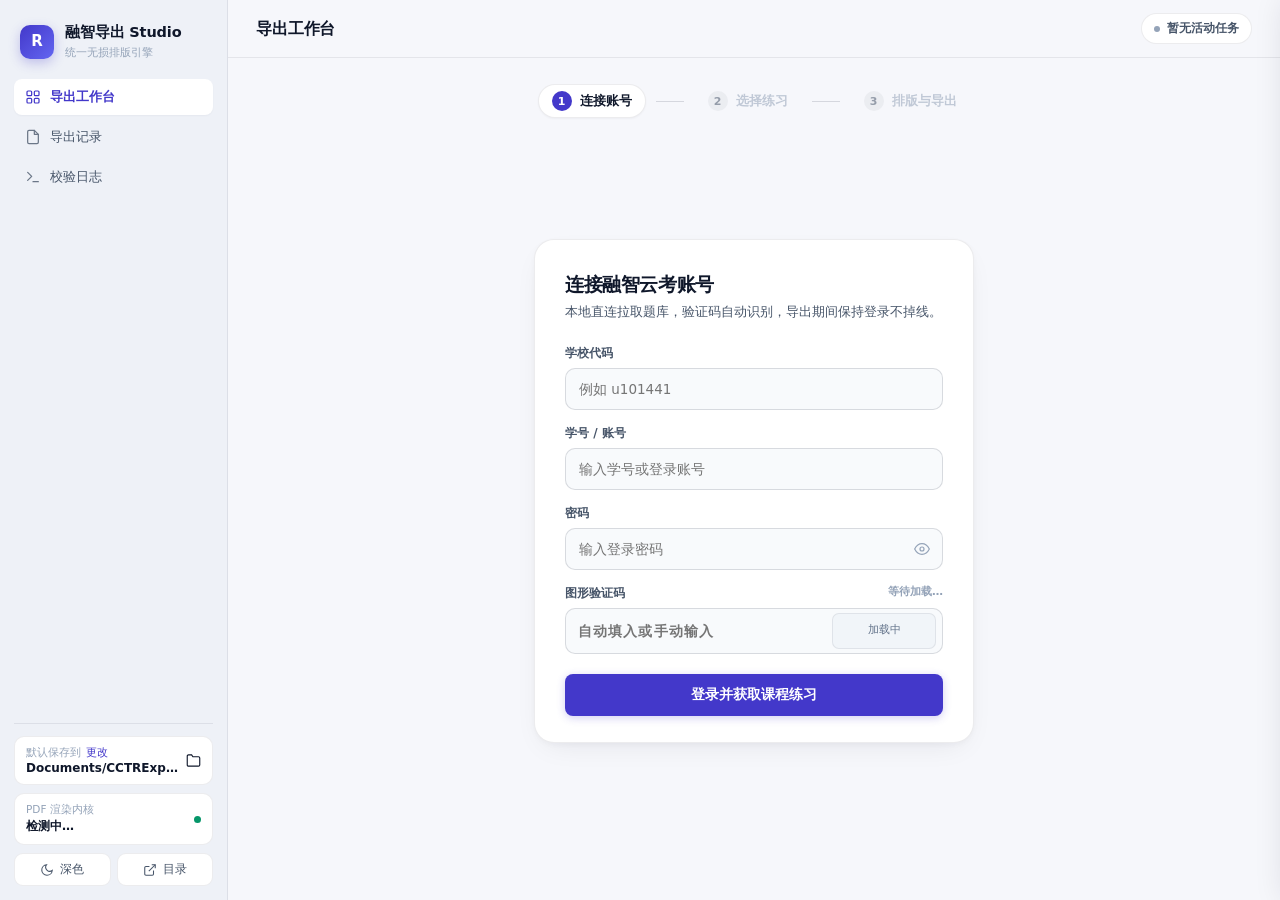
==== cctr_export/ui/web/index.html @ 97ecbd19 "feat: v4.0.0 统一桌面端与安卓端（Quiet Paper UI、A4 10.5pt 统一排版、可选防隔页分页、验证码自动识别）" ====
<!doctype html>
<html lang="zh-CN">
<head>
<meta charset="utf-8">
<meta name="viewport" content="width=device-width,initial-scale=1">
<title>CCTR Studio · 融智云考无损导出工作台</title>
<style>
  :root {
    --bg: #f6f7fb;
    --sidebar: #eef1f7;
    --surface: #ffffff;
    --surface-2: #f8fafc;
    --surface-hover: #f1f5f9;
    --border: rgba(15, 23, 42, 0.08);
    --border-strong: rgba(15, 23, 42, 0.14);
    --text: #0f172a;
    --text-2: #475569;
    --text-3: #94a3b8;
    --primary: #4338ca;
    --primary-hover: #3730a3;
    --primary-soft: rgba(67, 56, 202, 0.08);
    --primary-border: rgba(67, 56, 202, 0.24);
    --ok: #059669;
    --ok-soft: #ecfdf5;
    --ok-border: #a7f3d0;
    --warn: #d97706;
    --warn-soft: #fffbeb;
    --warn-border: #fde68a;
    --err: #dc2626;
    --err-soft: #fef2f2;
    --err-border: #fecaca;
    --shadow-sm: 0 1px 2px rgba(15, 23, 42, 0.04);
    --shadow-md: 0 10px 30px -12px rgba(15, 23, 42, 0.10), 0 2px 6px -1px rgba(15, 23, 42, 0.04);
    --radius-sm: 8px;
    --radius: 12px;
    --radius-lg: 16px;
    --font: "Microsoft YaHei UI", "PingFang SC", "Segoe UI", system-ui, -apple-system, sans-serif;
    --mono: "JetBrains Mono", "Cascadia Mono", Consolas, monospace;
  }

  html.dark {
    --bg: #0b0e14;
    --sidebar: #111520;
    --surface: #161b26;
    --surface-2: #1c2230;
    --surface-hover: #22293a;
    --border: rgba(255, 255, 255, 0.08);
    --border-strong: rgba(255, 255, 255, 0.16);
    --text: #f1f5f9;
    --text-2: #cbd5e1;
    --text-3: #64748b;
    --primary: #6366f1;
    --primary-hover: #818cf8;
    --primary-soft: rgba(99, 102, 241, 0.14);
    --primary-border: rgba(129, 140, 248, 0.34);
    --ok: #34d399;
    --ok-soft: rgba(16, 185, 129, 0.12);
    --ok-border: rgba(52, 211, 153, 0.28);
    --warn: #fbbf24;
    --warn-soft: rgba(245, 158, 11, 0.12);
    --warn-border: rgba(251, 191, 36, 0.28);
    --err: #f87171;
    --err-soft: rgba(239, 68, 68, 0.12);
    --err-border: rgba(248, 113, 113, 0.28);
    --shadow-sm: 0 1px 2px rgba(0, 0, 0, 0.35);
    --shadow-md: 0 16px 36px -12px rgba(0, 0, 0, 0.55);
  }

  * { box-sizing: border-box; margin: 0; padding: 0; }
  html, body { height: 100%; font-family: var(--font); background: var(--bg); color: var(--text); font-size: 13.5px; line-height: 1.5; overflow: hidden; -webkit-font-smoothing: antialiased; }
  button, input, select { font-family: inherit; color: inherit; }
  button:focus-visible, input:focus-visible, select:focus-visible { outline: 2px solid var(--primary); outline-offset: 2px; }

  .shell { display: flex; height: 100vh; width: 100vw; }

  /* ── Left Rail ─────────────────────────── */
  .rail {
    width: 228px; min-width: 228px;
    background: var(--sidebar);
    border-right: 1px solid var(--border);
    display: flex; flex-direction: column;
    padding: 18px 14px 14px;
    user-select: none;
  }
  .brand {
    display: flex; align-items: center; gap: 11px;
    padding: 4px 6px 18px;
  }
  .brand-mark {
    width: 34px; height: 34px; border-radius: 10px;
    background: linear-gradient(135deg, #4338ca, #6366f1);
    color: #fff; font-weight: 800; font-size: 15px;
    display: flex; align-items: center; justify-content: center;
    box-shadow: 0 4px 12px rgba(67, 56, 202, 0.28);
    flex-shrink: 0;
  }
  .brand-name { font-size: 14.5px; font-weight: 700; letter-spacing: -0.01em; color: var(--text); }
  .brand-sub { font-size: 11px; color: var(--text-3); margin-top: 1px; }

  .nav-list { display: flex; flex-direction: column; gap: 4px; }
  .nav-item {
    display: flex; align-items: center; justify-content: space-between;
    width: 100%; border: none; background: transparent;
    padding: 9px 11px; border-radius: var(--radius-sm);
    font-size: 13px; font-weight: 500; color: var(--text-2);
    cursor: pointer; transition: all 0.14s ease; text-align: left;
  }
  .nav-item-left { display: flex; align-items: center; gap: 9px; }
  .nav-item svg { width: 16px; height: 16px; stroke: currentColor; fill: none; stroke-width: 1.85; stroke-linecap: round; stroke-linejoin: round; opacity: 0.78; flex-shrink: 0; }
  .nav-item:hover { background: var(--surface-hover); color: var(--text); }
  .nav-item.active {
    background: var(--surface);
    color: var(--primary);
    font-weight: 600;
    box-shadow: var(--shadow-sm);
  }
  .nav-item.active svg { opacity: 1; stroke: var(--primary); }
  .nav-badge {
    font-size: 11px; font-weight: 600;
    padding: 1px 7px; border-radius: 999px;
    background: var(--primary-soft); color: var(--primary);
  }

  .rail-spacer { flex: 1; }

  .rail-dock { display: flex; flex-direction: column; gap: 8px; padding-top: 12px; border-top: 1px solid var(--border); }
  .dock-btn {
    width: 100%; border: 1px solid var(--border);
    background: var(--surface); border-radius: 10px;
    padding: 9px 11px; cursor: pointer; text-align: left;
    display: flex; align-items: center; justify-content: space-between; gap: 8px;
    transition: border-color 0.14s, background 0.14s;
  }
  .dock-btn:hover { border-color: var(--border-strong); background: var(--surface-2); }
  .dock-main { min-width: 0; flex: 1; }
  .dock-k { font-size: 10.5px; color: var(--text-3); display: flex; align-items: center; gap: 5px; }
  .dock-v { font-size: 12px; font-weight: 600; color: var(--text); white-space: nowrap; overflow: hidden; text-overflow: ellipsis; margin-top: 1px; }
  .dock-dot { width: 7px; height: 7px; border-radius: 50%; background: var(--ok); flex-shrink: 0; }
  .dock-dot.warn { background: var(--warn); }

  .dock-row { display: flex; gap: 6px; align-items: center; }
  .chip-mini {
    flex: 1; border: 1px solid var(--border); background: var(--surface);
    border-radius: 9px; padding: 7px 10px; font-size: 12px; font-weight: 500;
    color: var(--text-2); cursor: pointer; display: flex; align-items: center; justify-content: center; gap: 6px;
    transition: all 0.14s;
  }
  .chip-mini:hover { border-color: var(--border-strong); color: var(--text); }
  .chip-mini svg { width: 14px; height: 14px; stroke: currentColor; fill: none; stroke-width: 1.8; }

  /* ── Main Area ─────────────────────────── */
  .main { flex: 1; display: flex; flex-direction: column; min-width: 0; background: var(--bg); }
  .topbar {
    height: 58px; min-height: 58px;
    padding: 0 28px;
    border-bottom: 1px solid var(--border);
    display: flex; align-items: center; justify-content: space-between; gap: 16px;
    background: var(--bg);
  }
  .topbar-left { display: flex; align-items: center; gap: 14px; min-width: 0; }
  .page-h { font-size: 16px; font-weight: 700; letter-spacing: -0.01em; color: var(--text); }
  .session-pill {
    display: none; align-items: center; gap: 7px;
    padding: 4px 10px; border-radius: 999px;
    background: var(--ok-soft); border: 1px solid var(--ok-border);
    color: var(--ok); font-size: 12px; font-weight: 600;
  }
  .session-pill.show { display: inline-flex; }
  .session-dot { width: 6px; height: 6px; border-radius: 50%; background: currentColor; }

  .topbar-right { display: flex; align-items: center; gap: 8px; }

  .btn {
    display: inline-flex; align-items: center; justify-content: center; gap: 6px;
    border-radius: var(--radius-sm); font-size: 13px; font-weight: 600;
    padding: 8px 14px; border: 1px solid transparent;
    cursor: pointer; transition: all 0.14s ease; white-space: nowrap;
  }
  .btn svg { width: 15px; height: 15px; stroke: currentColor; fill: none; stroke-width: 1.9; stroke-linecap: round; stroke-linejoin: round; }
  .btn:disabled { opacity: 0.48; cursor: not-allowed; }
  .btn-primary { background: var(--primary); color: #fff; box-shadow: 0 2px 8px rgba(67, 56, 202, 0.24); }
  .btn-primary:hover:not(:disabled) { background: var(--primary-hover); }
  .btn-soft { background: var(--surface); color: var(--text); border-color: var(--border); box-shadow: var(--shadow-sm); }
  .btn-soft:hover:not(:disabled) { border-color: var(--border-strong); background: var(--surface-2); }
  .btn-ghost { background: transparent; color: var(--text-2); padding: 7px 11px; }
  .btn-ghost:hover:not(:disabled) { background: var(--surface-hover); color: var(--text); }
  .btn-danger-ghost { background: transparent; color: var(--text-3); padding: 6px 9px; font-size: 12px; }
  .btn-danger-ghost:hover { color: var(--err); background: var(--err-soft); }

  .activity-pill {
    display: inline-flex; align-items: center; gap: 7px;
    padding: 6px 12px; border-radius: 999px;
    background: var(--surface); border: 1px solid var(--border);
    font-size: 12px; font-weight: 600; color: var(--text-2);
    cursor: pointer; transition: all 0.14s;
  }
  .activity-pill:hover { border-color: var(--primary-border); color: var(--primary); }
  .activity-pill.busy { background: var(--primary-soft); border-color: var(--primary-border); color: var(--primary); }
  .pulse { width: 7px; height: 7px; border-radius: 50%; background: var(--primary); animation: pulse 1.2s ease-in-out infinite; }
  @keyframes pulse { 0%,100% { transform: scale(1); opacity: 1; } 50% { transform: scale(1.45); opacity: 0.5; } }

  /* ── Canvas Scroll Container ───────────── */
  .canvas { flex: 1; overflow-y: auto; padding: 26px 32px 36px; display: flex; flex-direction: column; }
  .view { display: none; width: 100%; }
  .view.active { display: flex; flex-direction: column; flex: 1; }

  /* ── Stepper Header inside Workspace ───── */
  .stepper {
    display: flex; align-items: center; justify-content: center; gap: 10px;
    margin: 0 auto 24px;
  }
  .step-chip {
    display: flex; align-items: center; gap: 8px;
    padding: 6px 13px; border-radius: 999px;
    font-size: 12.5px; font-weight: 600; color: var(--text-3);
    background: transparent; border: 1px solid transparent; cursor: pointer;
    transition: all 0.14s;
  }
  .step-chip .num {
    width: 20px; height: 20px; border-radius: 50%; font-size: 11px;
    display: inline-flex; align-items: center; justify-content: center;
    background: var(--border); color: var(--text-2); font-weight: 700;
  }
  .step-chip.active { background: var(--surface); border-color: var(--border); color: var(--text); box-shadow: var(--shadow-sm); }
  .step-chip.active .num { background: var(--primary); color: #fff; }
  .step-chip.done { color: var(--ok); }
  .step-chip.done .num { background: var(--ok-soft); color: var(--ok); }
  .step-chip:disabled { cursor: default; opacity: 0.55; }
  .step-line { width: 28px; height: 1px; background: var(--border-strong); }

  /* ── Centered Auth Sheet ───────────────── */
  .auth-wrap { flex: 1; display: flex; align-items: center; justify-content: center; padding-bottom: 24px; }
  .auth-card {
    width: 100%; max-width: 440px;
    background: var(--surface); border: 1px solid var(--border);
    border-radius: 20px; padding: 30px 30px 26px;
    box-shadow: var(--shadow-md);
  }
  .auth-title { font-size: 19px; font-weight: 700; letter-spacing: -0.02em; }
  .auth-sub { font-size: 12.5px; color: var(--text-2); margin-top: 4px; margin-bottom: 22px; }

  .field { margin-bottom: 14px; }
  .field label { display: flex; justify-content: space-between; align-items: center; font-size: 12px; font-weight: 600; color: var(--text-2); margin-bottom: 6px; }
  .input-box { position: relative; display: flex; align-items: center; }
  .input {
    width: 100%; height: 42px; padding: 0 13px;
    border-radius: 10px; border: 1px solid var(--border-strong);
    background: var(--surface-2); font-size: 13.5px;
    transition: border-color 0.14s, background 0.14s, box-shadow 0.14s;
  }
  .input:focus { outline: none; border-color: var(--primary); background: var(--surface); box-shadow: 0 0 0 3px var(--primary-soft); }
  .eye-btn {
    position: absolute; right: 8px; border: none; background: transparent;
    color: var(--text-3); cursor: pointer; padding: 5px; border-radius: 6px;
    display: flex; align-items: center; justify-content: center;
  }
  .eye-btn:hover { color: var(--text); background: var(--surface-hover); }

  .captcha-group {
    display: flex; align-items: center; gap: 10px;
    background: var(--surface-2); border: 1px solid var(--border-strong);
    border-radius: 10px; padding: 4px 6px 4px 12px;
  }
  .captcha-group:focus-within { border-color: var(--primary); background: var(--surface); box-shadow: 0 0 0 3px var(--primary-soft); }
  .captcha-input {
    flex: 1; min-width: 0; border: none; background: transparent;
    font-size: 14px; font-weight: 600; letter-spacing: 0.08em; height: 34px; outline: none;
  }
  .captcha-img-wrap {
    width: 104px; height: 36px; border-radius: 7px; overflow: hidden;
    background: #f1f5f9; border: 1px solid var(--border); cursor: pointer;
    display: flex; align-items: center; justify-content: center; flex-shrink: 0;
  }
  .captcha-img-wrap img { width: 100%; height: 100%; object-fit: contain; display: none; }
  .ocr-tag { font-size: 11px; font-weight: 600; color: var(--ok); }
  .ocr-tag.wait { color: var(--text-3); }

  .banner-err {
    display: none; margin: 12px 0 0; padding: 9px 12px; border-radius: 9px;
    background: var(--err-soft); border: 1px solid var(--err-border);
    color: var(--err); font-size: 12px;
  }
  .banner-err.show { display: block; }

  /* ── Course Selection View ─────────────── */
  .container { width: 100%; max-width: 1040px; margin: 0 auto; display: flex; flex-direction: column; flex: 1; }
  .toolbar-row { display: flex; align-items: center; justify-content: space-between; gap: 12px; margin-bottom: 16px; flex-wrap: wrap; }
  .search-wrap { position: relative; flex: 1; min-width: 240px; max-width: 380px; }
  .search-wrap svg { position: absolute; left: 12px; top: 50%; transform: translateY(-50%); width: 15px; height: 15px; stroke: var(--text-3); fill: none; pointer-events: none; }
  .search-wrap input { padding-left: 34px; height: 38px; border-radius: 10px; }

  .course-grid {
    display: grid; grid-template-columns: repeat(auto-fill, minmax(300px, 1fr));
    gap: 12px; align-content: start; margin-bottom: 20px;
  }
  .course-card {
    background: var(--surface); border: 1.5px solid var(--border);
    border-radius: 14px; padding: 15px 16px; cursor: pointer;
    transition: all 0.14s ease; display: flex; align-items: flex-start; gap: 12px;
    box-shadow: var(--shadow-sm);
  }
  .course-card:hover { border-color: var(--border-strong); transform: translateY(-1px); }
  .course-card.selected { border-color: var(--primary); background: var(--primary-soft); }
  .check-ring {
    width: 19px; height: 19px; border-radius: 6px; margin-top: 2px;
    border: 1.8px solid var(--border-strong); background: var(--surface);
    display: flex; align-items: center; justify-content: center; flex-shrink: 0;
  }
  .course-card.selected .check-ring { background: var(--primary); border-color: var(--primary); color: #fff; }
  .check-ring svg { width: 12px; height: 12px; stroke: currentColor; fill: none; stroke-width: 2.6; display: none; }
  .course-card.selected .check-ring svg { display: block; }
  .course-body { flex: 1; min-width: 0; }
  .course-title { font-size: 14px; font-weight: 700; color: var(--text); word-break: break-word; }
  .course-sub { font-size: 12px; color: var(--text-2); margin-top: 3px; white-space: nowrap; overflow: hidden; text-overflow: ellipsis; }
  .course-meta { display: flex; align-items: center; gap: 8px; margin-top: 9px; font-size: 11.5px; color: var(--text-3); }
  .q-pill { padding: 2px 8px; border-radius: 999px; background: var(--surface-2); border: 1px solid var(--border); color: var(--text-2); font-weight: 600; }

  .sticky-footer {
    margin-top: auto; background: var(--surface); border: 1px solid var(--border);
    border-radius: 14px; padding: 12px 18px;
    display: flex; align-items: center; justify-content: space-between; gap: 14px;
    box-shadow: var(--shadow-sm);
  }

  /* ── Export Studio Split View ──────────── */
  .studio-grid { display: grid; grid-template-columns: 1.12fr 0.88fr; gap: 20px; align-items: start; }
  .panel {
    background: var(--surface); border: 1px solid var(--border);
    border-radius: var(--radius-lg); padding: 22px; box-shadow: var(--shadow-sm);
  }
  .panel-title { font-size: 14.5px; font-weight: 700; margin-bottom: 14px; display: flex; align-items: center; justify-content: space-between; }

  .opt-grid-3 { display: grid; grid-template-columns: repeat(3, 1fr); gap: 10px; margin-bottom: 18px; }
  .seg-card {
    border: 1.5px solid var(--border); background: var(--surface-2);
    border-radius: 12px; padding: 12px; cursor: pointer; text-align: left;
    transition: all 0.14s;
  }
  .seg-card:hover { border-color: var(--border-strong); }
  .seg-card.active { border-color: var(--primary); background: var(--primary-soft); }
  .seg-card strong { display: block; font-size: 13px; color: var(--text); }
  .seg-card span { display: block; font-size: 11px; color: var(--text-3); margin-top: 3px; }
  .seg-card.active strong { color: var(--primary); }

  .pill-row { display: flex; gap: 8px; flex-wrap: wrap; margin-bottom: 18px; }
  .choice-pill {
    border: 1px solid var(--border-strong); background: var(--surface-2);
    padding: 7px 13px; border-radius: 999px; font-size: 12.5px; font-weight: 600;
    color: var(--text-2); cursor: pointer; transition: all 0.14s;
  }
  .choice-pill.active { background: var(--primary); border-color: var(--primary); color: #fff; }

  .filter-grid { display: grid; grid-template-columns: 1fr 1fr; gap: 10px; margin-bottom: 14px; }
  .select {
    width: 100%; height: 38px; padding: 0 10px;
    border-radius: 9px; border: 1px solid var(--border-strong);
    background: var(--surface-2); font-size: 12.5px;
  }

  .switch-row {
    display: flex; align-items: center; justify-content: space-between;
    padding: 11px 13px; border-radius: 11px;
    background: var(--surface-2); border: 1px solid var(--border);
    margin-bottom: 18px; cursor: pointer;
  }
  .switch-row input { width: 16px; height: 16px; accent-color: var(--primary); }

  /* ── Post-Export Non-Disruptive Banner ── */
  .result-banner {
    display: none; margin-bottom: 18px; padding: 14px 18px;
    border-radius: 14px; border: 1px solid var(--primary-border);
    background: var(--surface); box-shadow: var(--shadow-sm);
    align-items: center; justify-content: space-between; gap: 14px; flex-wrap: wrap;
  }
  .result-banner.show { display: flex; }
  .result-banner.ok { border-color: var(--ok-border); background: var(--ok-soft); }
  .result-banner.err { border-color: var(--err-border); background: var(--err-soft); }
  .result-info { min-width: 0; flex: 1; }
  .result-title { font-size: 13.5px; font-weight: 700; color: var(--text); }
  .result-sub { font-size: 12px; color: var(--text-2); margin-top: 2px; word-break: break-all; }

  /* ── Live A4 Paper Specimen Card ───────── */
  .paper-stage {
    background: #f1f5f9; border-radius: 12px; padding: 16px;
    border: 1px solid var(--border);
  }
  html.dark .paper-stage { background: #0e131c; }
  .a4-sheet {
    background: #ffffff; color: #111827;
    border-radius: 6px; padding: 20px 22px;
    box-shadow: 0 4px 16px rgba(15, 23, 42, 0.08);
    font-size: 11.5px; line-height: 1.68;
  }
  .a4-h2 {
    font-size: 12px; font-weight: 700; background: #f8fafc;
    border-left: 3px solid #2563eb; padding: 4px 8px; border-radius: 4px; margin-bottom: 10px;
  }
  .a4-qh { font-weight: 700; margin-bottom: 4px; }
  .a4-qh span { font-weight: 400; color: #64748b; font-size: 10.5px; }
  .a4-opt { padding: 2px 7px; border-radius: 4px; margin: 3px 0; }
  .a4-opt.red { color: #b91c1c; font-weight: 600; background: #fef2f2; border-left: 2.5px solid #ef4444; }
  .a4-tag {
    display: inline-block; margin-top: 7px; padding: 1px 6px; border-radius: 4px;
    background: #ecfdf5; border: 1px solid #a7f3d0; color: #047857; font-size: 10px; font-weight: 700;
  }
  .spec-list { margin-top: 14px; display: flex; flex-direction: column; gap: 7px; font-size: 12px; color: var(--text-2); }
  .spec-item { display: flex; justify-content: space-between; gap: 10px; }
  .spec-item strong { color: var(--text); font-weight: 600; }

  /* ── History & Logs Full Views ─────────── */
  .task-row {
    background: var(--surface); border: 1px solid var(--border);
    border-radius: 13px; padding: 14px 18px; margin-bottom: 10px;
    display: flex; align-items: center; justify-content: space-between; gap: 16px; flex-wrap: wrap;
    box-shadow: var(--shadow-sm);
  }
  .task-left { min-width: 0; flex: 1; }
  .task-head { display: flex; align-items: center; gap: 9px; flex-wrap: wrap; }
  .task-title { font-size: 14px; font-weight: 700; color: var(--text); }
  .badge { font-size: 11px; font-weight: 600; padding: 2px 8px; border-radius: 999px; }
  .badge.success { background: var(--ok-soft); color: var(--ok); }
  .badge.processing { background: var(--primary-soft); color: var(--primary); }
  .badge.waiting { background: var(--surface-2); color: var(--text-2); border: 1px solid var(--border); }
  .badge.failed { background: var(--err-soft); color: var(--err); }
  .task-meta { font-size: 12px; color: var(--text-3); margin-top: 4px; word-break: break-all; }
  .task-actions { display: flex; align-items: center; gap: 8px; }

  .log-console {
    flex: 1; min-height: 0;
    background: var(--surface); border: 1px solid var(--border);
    border-radius: 14px; padding: 16px 18px;
    font-family: var(--mono); font-size: 12px; line-height: 1.7;
    overflow-y: auto; box-shadow: var(--shadow-sm);
  }
  #view-logs.active { min-height: 0; }
  #view-logs .container { min-height: 0; height: 100%; }
  .log-line { padding: 3px 0; border-bottom: 1px dashed var(--border); display: flex; gap: 10px; }
  .log-line:last-child { border-bottom: none; }
  .log-ts { color: var(--text-3); flex-shrink: 0; }
  .log-id { color: var(--primary); font-weight: 600; flex-shrink: 0; }
  .log-msg { color: var(--text); word-break: break-word; }
  .log-line.error .log-msg { color: var(--err); }
  .log-line.warn .log-msg { color: var(--warn); }

  .empty-state {
    flex: 1; display: flex; flex-direction: column; align-items: center; justify-content: center;
    padding: 56px 24px; color: var(--text-3); text-align: center;
    border: 1.5px dashed var(--border-strong); border-radius: 16px;
  }

  /* ── Kernel Manager Modal ──────────────── */
  .modal-mask {
    display: none; position: fixed; inset: 0; z-index: 90;
    background: rgba(15, 23, 42, 0.42); backdrop-filter: blur(4px);
    align-items: center; justify-content: center; padding: 20px;
  }
  .modal-mask.show { display: flex; }
  .modal {
    width: 100%; max-width: 540px; max-height: 86vh; overflow-y: auto;
    background: var(--surface); border: 1px solid var(--border);
    border-radius: 18px; padding: 22px 24px; box-shadow: var(--shadow-md);
  }
  .kernel-item {
    border: 1.5px solid var(--border); border-radius: 12px;
    padding: 12px 14px; margin-bottom: 10px; cursor: pointer;
    display: flex; align-items: center; justify-content: space-between; gap: 12px;
  }
  .kernel-item.active { border-color: var(--primary); background: var(--primary-soft); }
  .progress-track { height: 6px; border-radius: 999px; background: var(--surface-2); overflow: hidden; margin-top: 8px; display: none; }
  .progress-track.show { display: block; }
  .progress-fill { height: 100%; width: 0%; background: var(--primary); transition: width 0.2s; }

  /* ── Slide-over Drawer ─────────────────── */
  .drawer-mask { display: none; position: fixed; inset: 0; z-index: 80; background: rgba(15, 23, 42, 0.25); }
  .drawer-mask.show { display: block; }
  .drawer {
    position: fixed; top: 0; right: -400px; width: 380px; height: 100vh; z-index: 85;
    background: var(--surface); border-left: 1px solid var(--border);
    box-shadow: -12px 0 32px rgba(15, 23, 42, 0.14);
    display: flex; flex-direction: column; padding: 18px 18px 16px;
    transition: right 0.2s ease;
  }
  .drawer.show { right: 0; }

  .toast {
    position: fixed; left: 50%; bottom: 24px; transform: translateX(-50%) translateY(16px);
    background: #0f172a; color: #fff; padding: 9px 18px; border-radius: 999px;
    font-size: 12.5px; font-weight: 500; opacity: 0; pointer-events: none;
    transition: all 0.2s; z-index: 120; box-shadow: 0 10px 25px rgba(0,0,0,0.2);
  }
  .toast.show { opacity: 1; transform: translateX(-50%) translateY(0); }

  @media (max-width: 960px) {
    .studio-grid { grid-template-columns: 1fr; }
    .rail { width: 204px; min-width: 204px; }
  }
</style>
</head>
<body>
<div class="shell">
  <!-- Slim Left Rail -->
  <aside class="rail">
    <div class="brand">
      <div class="brand-mark">R</div>
      <div>
        <div class="brand-name">融智导出 Studio</div>
        <div class="brand-sub">统一无损排版引擎</div>
      </div>
    </div>

    <nav class="nav-list" aria-label="主导航">
      <button class="nav-item active" data-view="workspace" onclick="switchView('workspace')">
        <span class="nav-item-left">
          <svg viewBox="0 0 24 24"><rect x="3" y="3" width="7" height="7" rx="1.5"/><rect x="14" y="3" width="7" height="7" rx="1.5"/><rect x="3" y="14" width="7" height="7" rx="1.5"/><rect x="14" y="14" width="7" height="7" rx="1.5"/></svg>
          导出工作台
        </span>
      </button>
      <button class="nav-item" data-view="history" onclick="switchView('history')">
        <span class="nav-item-left">
          <svg viewBox="0 0 24 24"><path d="M14 2H6a2 2 0 0 0-2 2v16a2 2 0 0 0 2 2h12a2 2 0 0 0 2-2V8z"/><polyline points="14 2 14 8 20 8"/></svg>
          导出记录
        </span>
        <span class="nav-badge" id="navTaskBadge" style="display:none">0</span>
      </button>
      <button class="nav-item" data-view="logs" onclick="switchView('logs')">
        <span class="nav-item-left">
          <svg viewBox="0 0 24 24"><polyline points="4 17 10 11 4 5"/><line x1="12" y1="19" x2="20" y2="19"/></svg>
          校验日志
        </span>
      </button>
    </nav>

    <div class="rail-spacer"></div>

    <div class="rail-dock">
      <button class="dock-btn" onclick="chooseExportDir()" title="点击更改默认导出位置">
        <div class="dock-main">
          <div class="dock-k">默认保存到 <span style="color:var(--primary)">更改</span></div>
          <div class="dock-v" id="exportDirLabel">Documents/CCTRExport</div>
        </div>
        <svg width="15" height="15" viewBox="0 0 24 24" fill="none" stroke="currentColor" stroke-width="1.8"><path d="M22 19a2 2 0 0 1-2 2H4a2 2 0 0 1-2-2V5a2 2 0 0 1 2-2h5l2 3h9a2 2 0 0 1 2 2z"/></svg>
      </button>

      <button class="dock-btn" onclick="openKernelModal()" title="切换或自动下载 Edge / Chrome / Chromium 渲染内核">
        <div class="dock-main">
          <div class="dock-k">PDF 渲染内核</div>
          <div class="dock-v" id="kernelDockLabel">检测中…</div>
        </div>
        <span class="dock-dot" id="kernelDockDot"></span>
      </button>

      <div class="dock-row">
        <button class="chip-mini" onclick="toggleTheme()" id="themeBtn">
          <svg viewBox="0 0 24 24"><path d="M21 12.79A9 9 0 1 1 11.21 3 7 7 0 0 0 21 12.79z"/></svg>
          深色
        </button>
        <button class="chip-mini" onclick="bridge && bridge.openExportDir()">
          <svg viewBox="0 0 24 24"><path d="M18 13v6a2 2 0 0 1-2 2H5a2 2 0 0 1-2-2V8a2 2 0 0 1 2-2h6"/><polyline points="15 3 21 3 21 9"/><line x1="10" y1="14" x2="21" y2="3"/></svg>
          目录
        </button>
      </div>
    </div>
  </aside>

  <!-- Main Workspace -->
  <main class="main">
    <header class="topbar">
      <div class="topbar-left">
        <h1 class="page-h" id="pageTitle">导出工作台</h1>
        <div class="session-pill" id="sessionPill">
          <span class="session-dot"></span>
          <span id="sessionLabel">已连接</span>
        </div>
        <button class="btn btn-ghost" id="switchAccBtn" style="display:none;font-size:12px;" onclick="signOut()">切换账号</button>
      </div>
      <div class="topbar-right">
        <button class="activity-pill" id="activityPill" onclick="toggleDrawer(true)">
          <span id="activityDot" class="session-dot" style="background:var(--text-3)"></span>
          <span id="activityLabel">暂无活动任务</span>
        </button>
      </div>
    </header>

    <div class="canvas" id="mainCanvas">
      <!-- View 1: Workspace -->
      <section class="view active" id="view-workspace">
        <div class="stepper" id="stepper">
          <button class="step-chip active" id="stepChip0" onclick="tryGoStep(0)">
            <span class="num">1</span> 连接账号
          </button>
          <span class="step-line"></span>
          <button class="step-chip" id="stepChip1" onclick="tryGoStep(1)" disabled>
            <span class="num">2</span> 选择练习
          </button>
          <span class="step-line"></span>
          <button class="step-chip" id="stepChip2" onclick="tryGoStep(2)" disabled>
            <span class="num">3</span> 排版与导出
          </button>
        </div>

        <!-- Step 0: Calm Sign-In -->
        <div class="auth-wrap" id="paneStep0">
          <div class="auth-card">
            <div class="auth-title">连接融智云考账号</div>
            <div class="auth-sub">本地直连拉取题库，验证码自动识别，导出期间保持登录不掉线。</div>

            <div class="field">
              <label for="schoolInput">学校代码</label>
              <input class="input" id="schoolInput" placeholder="例如 u101441" autocomplete="organization">
            </div>
            <div class="field">
              <label for="userInput">学号 / 账号</label>
              <input class="input" id="userInput" placeholder="输入学号或登录账号" autocomplete="username">
            </div>
            <div class="field">
              <label for="passInput">密码</label>
              <div class="input-box">
                <input class="input" id="passInput" type="password" placeholder="输入登录密码" style="padding-right:38px" autocomplete="current-password">
                <button type="button" class="eye-btn" onclick="togglePassword()" aria-label="显示或隐藏密码">
                  <svg width="16" height="16" viewBox="0 0 24 24" fill="none" stroke="currentColor" stroke-width="1.8"><path d="M1 12s4-8 11-8 11 8 11 8-4 8-11 8-11-8-11-8z"/><circle cx="12" cy="12" r="3"/></svg>
                </button>
              </div>
            </div>
            <div class="field" style="margin-bottom:20px;">
              <label for="captchaInput">
                <span>图形验证码</span>
                <span class="ocr-tag wait" id="ocrStatusTag">等待加载…</span>
              </label>
              <div class="captcha-group">
                <input class="captcha-input" id="captchaInput" placeholder="自动填入或手动输入">
                <div class="captcha-img-wrap" onclick="refreshCaptcha()" title="点击刷新验证码并重新识别">
                  <img id="captchaImg" alt="图形验证码">
                  <span id="captchaPlaceholder" style="font-size:11px;color:#64748b;">加载中</span>
                </div>
              </div>
            </div>

            <button class="btn btn-primary" id="loginBtn" style="width:100%;height:42px;font-size:14px;" onclick="submitLogin()">
              登录并获取课程练习
            </button>
            <div class="banner-err" id="loginErr"></div>
          </div>
        </div>

        <!-- Step 1: Course & Practice Picker -->
        <div class="container" id="paneStep1" style="display:none;">
          <div class="toolbar-row">
            <div class="search-wrap">
              <svg viewBox="0 0 24 24" stroke-width="2"><circle cx="11" cy="11" r="8"/><line x1="21" y1="21" x2="16.65" y2="16.65"/></svg>
              <input class="input" id="courseSearch" placeholder="按课程名称、练习名称或教师筛选…" oninput="renderPracticeGrid()">
            </div>
            <div style="display:flex;gap:8px;align-items:center;">
              <button class="btn btn-soft" onclick="selectAllPractices(true)">全选当前</button>
              <button class="btn btn-soft" onclick="selectAllPractices(false)">清空选择</button>
              <button class="btn btn-ghost" onclick="refreshPractices()">刷新列表</button>
            </div>
          </div>

          <div class="course-grid" id="practiceGrid"></div>

          <div class="sticky-footer">
            <div style="font-size:13px;color:var(--text-2);" id="selectedSummary">请选择至少一项课程练习</div>
            <button class="btn btn-primary" id="toStep2Btn" disabled onclick="goStep(2)">
              下一步：排版与导出 →
            </button>
          </div>
        </div>

        <!-- Step 2: Export Studio (No Auto-Reset!) -->
        <div class="container" id="paneStep2" style="display:none;">
          <div class="result-banner" id="resultBanner">
            <div class="result-info">
              <div class="result-title" id="resultTitle">正在准备导出…</div>
              <div class="result-sub" id="resultSub">完成后会保留当前登录与选课状态，可直接切换格式再次导出。</div>
            </div>
            <div style="display:flex;gap:8px;align-items:center;" id="resultActions"></div>
          </div>

          <div class="studio-grid">
            <div class="panel">
              <div class="panel-title">
                <span>导出格式与范围设置</span>
                <span style="font-size:12px;font-weight:500;color:var(--text-2);" id="studioScopeBadge"></span>
              </div>

              <div style="font-size:12px;font-weight:600;color:var(--text-2);margin-bottom:8px;">导出形式</div>
              <div class="opt-grid-3">
                <button class="seg-card active" data-fmt="pdf" onclick="setFormat('pdf')">
                  <strong>A4 合并 PDF</strong>
                  <span>全量整洁合集</span>
                </button>
                <button class="seg-card" data-fmt="zip" onclick="setFormat('zip')">
                  <strong>分类 ZIP 归档</strong>
                  <span>分卷 + 校验清单</span>
                </button>
                <button class="seg-card" data-fmt="img" onclick="setFormat('img')">
                  <strong>高清 PNG 图包</strong>
                  <span>逐题截图打包</span>
                </button>
              </div>

              <div style="font-size:12px;font-weight:600;color:var(--text-2);margin-bottom:8px;">答案展示方式</div>
              <div class="pill-row">
                <button class="choice-pill active" data-var="withAnswersRed" onclick="setVariant('withAnswersRed')">红标答案与解析</button>
                <button class="choice-pill" data-var="withAnswersPlain" onclick="setVariant('withAnswersPlain')">普通黑字答案</button>
                <button class="choice-pill" data-var="withoutAnswers" onclick="setVariant('withoutAnswers')">纯题面刷题版</button>
              </div>

              <div id="singleFiltersWrap" style="display:none;">
                <div class="filter-grid">
                  <div>
                    <label style="display:block;font-size:11.5px;color:var(--text-2);margin-bottom:5px;">按章节过滤</label>
                    <select class="select" id="chapterSel"><option value="">全部章节</option></select>
                  </div>
                  <div>
                    <label style="display:block;font-size:11.5px;color:var(--text-2);margin-bottom:5px;">按题型过滤</label>
                    <select class="select" id="qtypeSel"><option value="">全部题型</option></select>
                  </div>
                </div>
              </div>

              <label class="switch-row">
                <div>
                  <div style="font-size:13px;font-weight:600;">智能防隔页分页（推荐）</div>
                  <div style="font-size:11.5px;color:var(--text-3);">小题整题不跨页拆散；超长单题页内接续，下题另起一页</div>
                </div>
                <input type="checkbox" id="smartPagination" checked onchange="updatePreviewCard()">
              </label>

              <label class="switch-row">
                <div>
                  <div style="font-size:13px;font-weight:600;">仅导出已练习题目</div>
                  <div style="font-size:11.5px;color:var(--text-3);">关闭时将同时拉取未练与已练全部题目并核对总数</div>
                </div>
                <input type="checkbox" id="practicedOnly">
              </label>

              <div style="display:flex;gap:10px;justify-content:space-between;align-items:center;">
                <button class="btn btn-soft" onclick="goStep(1)">← 修改所选练习</button>
                <button class="btn btn-primary" style="min-width:168px;height:40px;" id="exportBtn" onclick="submitExport()">
                  开始无损导出
                </button>
              </div>
            </div>

            <!-- Live A4 Preview Card -->
            <div class="panel">
              <div class="panel-title">
                <span>A4 排版预览</span>
                <span style="font-size:11px;font-weight:600;color:var(--ok);">字号公式等比已开启</span>
              </div>
              <div class="paper-stage">
                <div class="a4-sheet">
                  <div class="a4-h2">示例课程 / 导论与计算</div>
                  <div class="a4-qh">第 1 题 <span>(2683548)</span></div>
                  <div>某系统矢量场公式 <em>E</em> 与正文字号保持严格一致的 10.5pt 视觉比例：</div>
                  <div class="a4-opt" id="prevOptA">A. 忽略公式放大直接截图</div>
                  <div class="a4-opt red" id="prevOptB">B. 统一正文字号并等比缩放高分公式图</div>
                  <div id="prevAnswerBlock">
                    <span class="a4-tag">答案</span>
                    <div style="margin-top:3px;color:#334155;">B · 附自动对齐解析与零裁剪图片校验</div>
                  </div>
                </div>
              </div>

              <div class="spec-list">
                <div class="spec-item"><span>纸张与留白</span><strong>标准 A4 · 四周 18mm</strong></div>
                <div class="spec-item"><span>防隔页分页</span><strong id="studioPagSpec">已开启 · 小题整题不跨页</strong></div>
                <div class="spec-item"><span>保存目录</span><strong id="studioOutDir" style="max-width:210px;overflow:hidden;text-overflow:ellipsis;white-space:nowrap;">Documents/CCTRExport</strong></div>
                <div class="spec-item"><span>目录整洁策略</span><strong>直接输出成品文件，无空子目录</strong></div>
              </div>
            </div>
          </div>
        </div>
      </section>

      <!-- View 2: History & Files -->
      <section class="view" id="view-history">
        <div class="container">
          <div class="toolbar-row">
            <div style="font-size:13px;color:var(--text-2);" id="historySummary">已保存的全部导出文件记录</div>
            <div style="display:flex;gap:8px;">
              <button class="btn btn-soft" onclick="bridge && bridge.openExportDir()">打开导出文件夹</button>
            </div>
          </div>
          <div id="historyList"></div>
        </div>
      </section>

      <!-- View 3: Full Logs (Zero Jump-To-Top!) -->
      <section class="view" id="view-logs">
        <div class="container" style="flex:1;">
          <div class="toolbar-row">
            <div style="font-size:13px;color:var(--text-2);">实时完整性校验、分页核对与内核调度日志</div>
            <div style="display:flex;gap:8px;">
              <button class="btn btn-soft" onclick="copyLogs()">复制日志</button>
              <button class="btn btn-soft" onclick="clearLogs()">清空日志</button>
            </div>
          </div>
          <div class="log-console" id="fullLogBox"></div>
        </div>
      </section>
    </div>
  </main>
</div>

<!-- Activity Slide-over Drawer -->
<div class="drawer-mask" id="drawerMask" onclick="toggleDrawer(false)"></div>
<aside class="drawer" id="activityDrawer">
  <div style="display:flex;align-items:center;justify-content:space-between;margin-bottom:14px;">
    <strong style="font-size:15px;">最近任务与日志</strong>
    <button class="btn btn-ghost" onclick="toggleDrawer(false)">关闭</button>
  </div>
  <div style="font-size:12px;font-weight:600;color:var(--text-2);margin-bottom:8px;">最近导出</div>
  <div id="drawerTasks" style="max-height:46%;overflow-y:auto;margin-bottom:14px;"></div>
  <div style="display:flex;justify-content:space-between;align-items:center;margin-bottom:6px;">
    <span style="font-size:12px;font-weight:600;color:var(--text-2);">最新日志</span>
    <button class="btn btn-ghost" style="font-size:11.5px;padding:3px 7px;" onclick="toggleDrawer(false);switchView('logs')">查看完整日志</button>
  </div>
  <div class="log-console" id="drawerLogBox" style="min-height:140px;font-size:11.5px;padding:10px 12px;"></div>
</aside>

<!-- Kernel Manager Modal -->
<div class="modal-mask" id="kernelModal" onclick="if(event.target===this)closeKernelModal()">
  <div class="modal">
    <div style="display:flex;justify-content:space-between;align-items:center;margin-bottom:6px;">
      <strong style="font-size:16px;">PDF / 图片渲染内核设置</strong>
      <button class="btn btn-ghost" onclick="closeKernelModal()">关闭</button>
    </div>
    <div style="font-size:12.5px;color:var(--text-2);margin-bottom:16px;">
      优先复用系统已安装的 Edge / Chrome，也可一键自动下载便携 Chromium。
    </div>
    <div id="kernelList"></div>
    <div class="progress-track" id="kernelProgTrack"><div class="progress-fill" id="kernelProgFill"></div></div>
    <div id="kernelProgMsg" style="font-size:12px;color:var(--text-2);margin-top:6px;"></div>
    <div style="display:flex;justify-content:flex-end;gap:8px;margin-top:16px;">
      <button class="btn btn-soft" onclick="detectKernels()">重新检测本机</button>
      <button class="btn btn-primary" id="dlKernelBtn" onclick="downloadKernel()">安装/下载所选内核</button>
    </div>
  </div>
</div>

<div class="toast" id="toast"></div>

<script>
let bridge = null;
let currentView = 'workspace';
let currentStep = 0;
let isLoggedIn = false;
let sessionAccount = null; // { school, username, password }
let practices = [];
let selectedIds = new Set();
let exportFmt = 'pdf';
let exportVariant = 'withAnswersRed';
let kernelsState = { preferred: 'auto', labels: [], items: {} };
let tasksCache = [];
let logsCache = [];
let activeTaskId = null;
let lastTasksSig = '';
let lastLogsSig = '';

const qs = id => document.getElementById(id);

function showToast(msg) {
  const t = qs('toast');
  t.textContent = msg;
  t.classList.add('show');
  clearTimeout(window._toastTimer);
  window._toastTimer = setTimeout(() => t.classList.remove('show'), 2600);
}

function escapeHtml(s) {
  return String(s || '').replace(/[&<>"']/g, m => ({'&':'&amp;','<':'&lt;','>':'&gt;','"':'&quot;',"'":'&#39;'}[m]));
}

function shortPathLabel(p) {
  if (!p) return 'Documents/CCTRExport';
  const parts = String(p).replace(/\\/g, '/').split('/').filter(Boolean);
  return parts.length >= 2 ? parts.slice(-2).join('/') : p;
}

function applyTheme(dark) {
  document.documentElement.classList.toggle('dark', !!dark);
  qs('themeBtn').innerHTML = dark
    ? '<svg viewBox="0 0 24 24"><circle cx="12" cy="12" r="5"/><line x1="12" y1="1" x2="12" y2="3"/><line x1="12" y1="21" x2="12" y2="23"/><line x1="4.22" y1="4.22" x2="5.64" y2="5.64"/><line x1="18.36" y1="18.36" x2="19.78" y2="19.78"/></svg>浅色'
    : '<svg viewBox="0 0 24 24"><path d="M21 12.79A9 9 0 1 1 11.21 3 7 7 0 0 0 21 12.79z"/></svg>深色';
}

function toggleTheme() {
  const dark = !document.documentElement.classList.contains('dark');
  applyTheme(dark);
  if (bridge) bridge.setDarkMode(dark);
}

function togglePassword() {
  const inp = qs('passInput');
  inp.type = inp.type === 'password' ? 'text' : 'password';
}

function switchView(view) {
  currentView = view;
  document.querySelectorAll('.nav-item').forEach(b => b.classList.toggle('active', b.dataset.view === view));
  document.querySelectorAll('.view').forEach(v => v.classList.toggle('active', v.id === 'view-' + view));
  const titles = { workspace: '导出工作台', history: '导出记录与文件', logs: '完整性校验日志' };
  qs('pageTitle').textContent = titles[view] || '导出工作台';
}

function toggleDrawer(show) {
  qs('drawerMask').classList.toggle('show', !!show);
  qs('activityDrawer').classList.toggle('show', !!show);
}

function tryGoStep(step) {
  if (step > 0 && !isLoggedIn) return;
  if (step === 2 && selectedIds.size === 0) return;
  goStep(step);
}

function goStep(step) {
  currentStep = step;
  qs('paneStep0').style.display = step === 0 ? 'flex' : 'none';
  qs('paneStep1').style.display = step === 1 ? 'flex' : 'none';
  qs('paneStep2').style.display = step === 2 ? 'flex' : 'none';

  [0, 1, 2].forEach(i => {
    const chip = qs('stepChip' + i);
    chip.classList.toggle('active', i === step);
    chip.classList.toggle('done', i < step || (i === 0 && isLoggedIn && step > 0));
    if (i === 1) chip.disabled = !isLoggedIn;
    if (i === 2) chip.disabled = !isLoggedIn || selectedIds.size === 0;
  });

  if (step === 2) {
    qs('studioScopeBadge').textContent = `已选 ${selectedIds.size} 项练习`;
    loadFiltersIfSingle();
    updatePreviewCard();
  }
}

/* ── Captcha & Auth ────────────────────── */
function refreshCaptcha() {
  if (!bridge) return;
  qs('ocrStatusTag').textContent = '识别中…';
  qs('ocrStatusTag').className = 'ocr-tag wait';
  qs('captchaPlaceholder').style.display = 'inline';
  qs('captchaImg').style.display = 'none';
  bridge.fetchCaptcha();
}

function submitLogin() {
  if (!bridge) return;
  const school = qs('schoolInput').value.trim();
  const user = qs('userInput').value.trim();
  const pass = qs('passInput').value;
  const captcha = qs('captchaInput').value.trim();
  const err = qs('loginErr');
  err.classList.remove('show');
  if (!school || !user || !pass) {
    err.textContent = '请填写学校代码、学号与密码';
    err.classList.add('show');
    return;
  }
  const btn = qs('loginBtn');
  btn.disabled = true;
  btn.textContent = '正在连接并校验练习列表…';
  sessionAccount = { school, username: user, password: pass };
  bridge.login(school, user, pass, captcha, true);
}

function signOut() {
  if (bridge) bridge.resetSession();
  isLoggedIn = false;
  practices = [];
  selectedIds.clear();
  activeTaskId = null;
  qs('resultBanner').classList.remove('show', 'ok', 'err');
  qs('sessionPill').classList.remove('show');
  qs('switchAccBtn').style.display = 'none';
  qs('passInput').value = '';
  qs('captchaInput').value = '';
  goStep(0);
  refreshCaptcha();
  showToast('已安全退出当前账号');
}

/* ── Practices Grid ────────────────────── */
function renderPracticeGrid() {
  const kw = qs('courseSearch').value.trim().toLowerCase();
  const list = practices.filter(p => !kw ||
    (p.lesson_name || '').toLowerCase().includes(kw) ||
    (p.practice_name || '').toLowerCase().includes(kw) ||
    (p.teacher_name || '').toLowerCase().includes(kw)
  );
  const grid = qs('practiceGrid');
  if (!list.length) {
    grid.innerHTML = '<div class="empty-state" style="grid-column:1/-1;">没有匹配的课程练习</div>';
  } else {
    grid.innerHTML = list.map(p => {
      const sel = selectedIds.has(String(p.id));
      const cnt = p.question_count != null ? `${p.question_count} 题` : '待统计';
      return `
        <div class="course-card ${sel ? 'selected' : ''}" onclick="togglePractice('${escapeHtml(p.id)}')">
          <div class="check-ring"><svg viewBox="0 0 24 24"><polyline points="20 6 9 17 4 12"/></svg></div>
          <div class="course-body">
            <div class="course-title">${escapeHtml(p.lesson_name || p.practice_name)}</div>
            <div class="course-sub">${escapeHtml(p.practice_name)}</div>
            <div class="course-meta">
              <span class="q-pill">${cnt}</span>
              ${p.teacher_name ? `<span>${escapeHtml(p.teacher_name)}</span>` : ''}
            </div>
          </div>
        </div>
      `;
    }).join('');
  }
  updateSelectedSummary();
}

function togglePractice(id) {
  id = String(id);
  if (selectedIds.has(id)) selectedIds.delete(id);
  else selectedIds.add(id);
  renderPracticeGrid();
}

function selectAllPractices(flag) {
  const kw = qs('courseSearch').value.trim().toLowerCase();
  const visible = practices.filter(p => !kw ||
    (p.lesson_name || '').toLowerCase().includes(kw) ||
    (p.practice_name || '').toLowerCase().includes(kw) ||
    (p.teacher_name || '').toLowerCase().includes(kw)
  );
  visible.forEach(p => {
    if (flag) selectedIds.add(String(p.id));
    else selectedIds.delete(String(p.id));
  });
  renderPracticeGrid();
}

function updateSelectedSummary() {
  const chosen = practices.filter(p => selectedIds.has(String(p.id)));
  const totalQ = chosen.reduce((acc, p) => acc + (Number(p.question_count) || 0), 0);
  qs('selectedSummary').textContent = chosen.length
    ? `已选 ${chosen.length} 项练习（约 ${totalQ} 道题）`
    : '请选择至少一项课程练习';
  qs('toStep2Btn').disabled = chosen.length === 0;
  qs('stepChip2').disabled = chosen.length === 0;
}

function refreshPractices() {
  if (!sessionAccount || !bridge) return;
  showToast('正在刷新课程练习列表…');
  bridge.login(sessionAccount.school, sessionAccount.username, sessionAccount.password, '', true);
}

/* ── Export Studio ─────────────────────── */
function setFormat(fmt) {
  exportFmt = fmt;
  document.querySelectorAll('.seg-card').forEach(c => c.classList.toggle('active', c.dataset.fmt === fmt));
}

function setVariant(v) {
  exportVariant = v;
  document.querySelectorAll('.choice-pill').forEach(p => p.classList.toggle('active', p.dataset.var === v));
  updatePreviewCard();
}

function updatePreviewCard() {
  const optB = qs('prevOptB');
  const ans = qs('prevAnswerBlock');
  optB.classList.toggle('red', exportVariant === 'withAnswersRed');
  ans.style.display = exportVariant === 'withoutAnswers' ? 'none' : 'block';
  const pagEl = qs('studioPagSpec');
  if (pagEl) {
    const on = qs('smartPagination') ? qs('smartPagination').checked : true;
    pagEl.textContent = on ? '已开启 · 小题整题不跨页' : '已关闭 · 紧凑连续分页';
  }
}

function loadFiltersIfSingle() {
  const wrap = qs('singleFiltersWrap');
  const cSel = qs('chapterSel');
  const qSel = qs('qtypeSel');
  cSel.innerHTML = '<option value="">全部章节</option>';
  qSel.innerHTML = '<option value="">全部题型</option>';
  if (selectedIds.size !== 1 || !bridge) {
    wrap.style.display = 'none';
    return;
  }
  const pid = Array.from(selectedIds)[0];
  const item = practices.find(p => String(p.id) === pid);
  if (!item) { wrap.style.display = 'none'; return; }
  wrap.style.display = 'block';
  bridge.loadFilters(item.json);
}

function submitExport() {
  if (!bridge) return;
  const chosen = practices.filter(p => selectedIds.has(String(p.id)));
  if (!chosen.length) return showToast('请先选择练习');

  const chVal = qs('chapterSel').value;
  const qtVal = qs('qtypeSel').value;
  const payload = {
    format: exportFmt,
    variant: exportVariant,
    practicedOnly: qs('practicedOnly').checked,
    smartPagination: qs('smartPagination').checked,
    practices: chosen.map(p => p.json),
    chapters: chVal ? [JSON.parse(chVal)] : [],
    questionTypes: qtVal ? [JSON.parse(qtVal)] : [],
  };
  bridge.submitExport(JSON.stringify(payload), resStr => {
    const res = JSON.parse(resStr);
    if (!res.ok) {
      showToast(res.error || '提交失败');
      return;
    }
    // 关键改进：绝不退出登录、绝不跳回第一步、绝不清空已选课程！
    activeTaskId = res.taskId;
    renderResultBanner();
    showToast(`任务 #${res.taskId} 已开始导出，请稍候…`);
  });
}

function renderResultBanner() {
  const banner = qs('resultBanner');
  if (!activeTaskId) { banner.classList.remove('show'); return; }
  const t = tasksCache.find(x => x.id === activeTaskId);
  if (!t) return;
  banner.classList.add('show');
  banner.classList.remove('ok', 'err');
  const titleEl = qs('resultTitle');
  const subEl = qs('resultSub');
  const actEl = qs('resultActions');

  if (t.status === 'success') {
    banner.classList.add('ok');
    titleEl.textContent = `✓ 已完成导出：${t.file_name || t.title}`;
    subEl.textContent = `${t.file_size ? t.file_size + ' · ' : ''}当前仍保持已登录状态，您可以直接更改格式或返回重新选课。`;
    actEl.innerHTML = `
      <button class="btn btn-primary" onclick="bridge.openTaskFile(${t.id})">打开文件</button>
      <button class="btn btn-soft" onclick="bridge.openTaskDir(${t.id})">在文件夹中显示</button>
    `;
  } else if (t.status === 'failed') {
    banner.classList.add('err');
    titleEl.textContent = `✕ 任务 #${t.id} 导出失败`;
    subEl.textContent = '请查看校验日志定位具体原因，或切换渲染内核后重试。';
    actEl.innerHTML = `<button class="btn btn-soft" onclick="switchView('logs')">查看校验日志</button>`;
  } else {
    titleEl.textContent = `⏳ 正在后台生成：${t.title}`;
    subEl.textContent = '正在核对题目总数、等比缩放公式截图并生成 A4 排版…';
    actEl.innerHTML = `<button class="btn btn-soft" onclick="toggleDrawer(true)">查看进度</button>`;
  }
}

/* ── Folder & Kernel Settings ──────────── */
function applyExportDirUI(dir) {
  const short = shortPathLabel(dir);
  qs('exportDirLabel').textContent = short;
  qs('studioOutDir').textContent = dir || 'Documents/CCTRExport';
  qs('studioOutDir').title = dir || '';
}

function chooseExportDir() {
  if (!bridge) return;
  bridge.chooseExportDir(resStr => {
    const res = JSON.parse(resStr);
    if (res.ok && res.exportDir) {
      applyExportDirUI(res.exportDir);
      showToast('已更新默认导出目录');
    }
  });
}

function applyKernelState(k) {
  kernelsState = k || kernelsState;
  const pref = kernelsState.preferred || 'auto';
  const item = (kernelsState.items || {})[pref] || (kernelsState.items || {}).auto || {};
  qs('kernelDockLabel').textContent = item.name ? `${item.name}${item.version ? ' ' + item.version.split('.')[0] : ''}` : '自动优选';
  qs('kernelDockDot').classList.toggle('warn', !item.installed);
  renderKernelModalList();
}

function openKernelModal() {
  renderKernelModalList();
  qs('kernelModal').classList.add('show');
}
function closeKernelModal() { qs('kernelModal').classList.remove('show'); }

function renderKernelModalList() {
  const list = qs('kernelList');
  if (!list) return;
  const labels = kernelsState.labels || [];
  const items = kernelsState.items || {};
  const pref = kernelsState.preferred || 'auto';
  list.innerHTML = labels.map(l => {
    const info = items[l.key] || {};
    const statusText = info.installed
      ? `<span style="color:var(--ok);font-weight:600;">已就绪${info.version ? ' · ' + escapeHtml(info.version) : ''}</span>`
      : `<span style="color:var(--warn);font-weight:600;">未安装${info.can_download ? '（支持自动下载）' : ''}</span>`;
    return `
      <div class="kernel-item ${pref === l.key ? 'active' : ''}" onclick="selectKernel('${l.key}')">
        <div>
          <div style="font-weight:600;font-size:13px;">${escapeHtml(l.label)}</div>
          <div style="font-size:11.5px;color:var(--text-3);margin-top:2px;">${escapeHtml(info.path || info.source || '')}</div>
        </div>
        <div style="font-size:12px;white-space:nowrap;">${statusText}</div>
      </div>
    `;
  }).join('');
}

function selectKernel(kind) {
  if (!bridge) return;
  bridge.selectKernel(kind, resStr => {
    applyKernelState(JSON.parse(resStr));
    showToast('已切换渲染内核策略');
  });
}
function detectKernels() {
  if (!bridge) return;
  bridge.detectKernels(resStr => {
    applyKernelState(JSON.parse(resStr));
    showToast('本机内核检测完成');
  });
}
function downloadKernel() {
  if (!bridge) return;
  qs('dlKernelBtn').disabled = true;
  qs('kernelProgTrack').classList.add('show');
  bridge.downloadKernel(kernelsState.preferred || 'chromium');
}

/* ── State Sync (Zero Flicker & Smart Scroll!) ─ */
function renderStatePayload(data) {
  tasksCache = data.tasks || [];
  logsCache = data.logs || [];

  const tasksSig = JSON.stringify(tasksCache);
  if (tasksSig !== lastTasksSig) {
    lastTasksSig = tasksSig;
    renderTasksUI();
    renderResultBanner();
  }

  const logsSig = `${logsCache.length}:${logsCache.length ? logsCache[logsCache.length - 1].id : 0}`;
  if (logsSig !== lastLogsSig) {
    lastLogsSig = logsSig;
    renderLogsUI();
  }
}

function renderTasksUI() {
  const busy = tasksCache.filter(t => t.status === 'processing' || t.status === 'waiting').length;
  const badge = qs('navTaskBadge');
  badge.style.display = tasksCache.length ? 'inline-block' : 'none';
  badge.textContent = String(tasksCache.length);

  const pill = qs('activityPill');
  pill.classList.toggle('busy', busy > 0);
  if (busy > 0) {
    qs('activityDot').className = 'pulse';
    qs('activityLabel').textContent = `正在导出 (${busy})`;
  } else if (tasksCache.length) {
    qs('activityDot').className = 'session-dot';
    qs('activityDot').style.background = tasksCache[0].status === 'success' ? 'var(--ok)' : 'var(--err)';
    qs('activityLabel').textContent = `最近：${tasksCache[0].file_name || tasksCache[0].title}`;
  } else {
    qs('activityDot').className = 'session-dot';
    qs('activityDot').style.background = 'var(--text-3)';
    qs('activityLabel').textContent = '暂无活动任务';
  }

  const fmtNames = { pdf: '合并 PDF', zip: '分类 ZIP', img: 'PNG 图包' };
  const statusLabels = { success: '已完成', processing: '导出中', waiting: '队列中', failed: '失败' };
  qs('historySummary').textContent = tasksCache.length
    ? `共 ${tasksCache.length} 条记录（导出文件保存在您设定的文件夹中）`
    : '暂无导出记录';

  const histBox = qs('historyList');
  if (!tasksCache.length) {
    histBox.innerHTML = '<div class="empty-state">还没有导出记录，在“导出工作台”提交任务后会显示在这里。</div>';
  } else {
    histBox.innerHTML = tasksCache.map(t => `
      <div class="task-row">
        <div class="task-left">
          <div class="task-head">
            <span class="task-title">${escapeHtml(t.file_name || t.title)}</span>
            <span class="badge ${t.status}">${statusLabels[t.status] || t.status}</span>
            <span style="font-size:11.5px;color:var(--text-2);">${fmtNames[t.export_type] || t.export_type}</span>
          </div>
          <div class="task-meta">
            ${escapeHtml(t.create_time)}${t.file_size ? ' · ' + escapeHtml(t.file_size) : ''}${t.file_path ? ' · ' + escapeHtml(t.file_path) : ''}
          </div>
        </div>
        <div class="task-actions">
          ${t.status === 'success' ? `
            <button class="btn btn-primary" style="padding:6px 12px;font-size:12px;" onclick="bridge.openTaskFile(${t.id})">打开文件</button>
            <button class="btn btn-soft" style="padding:6px 12px;font-size:12px;" onclick="bridge.openTaskDir(${t.id})">定位文件夹</button>
          ` : ''}
          ${t.status === 'failed' ? `<button class="btn btn-soft" style="padding:6px 12px;font-size:12px;" onclick="bridge.runTask(${t.id})">重试</button>` : ''}
          <button class="btn btn-danger-ghost" onclick="bridge.deleteTask(${t.id})">移除记录</button>
        </div>
      </div>
    `).join('');
  }

  const dBox = qs('drawerTasks');
  dBox.innerHTML = tasksCache.slice(0, 6).map(t => `
    <div style="padding:9px 11px;border:1px solid var(--border);border-radius:10px;margin-bottom:8px;">
      <div style="display:flex;justify-content:space-between;gap:8px;align-items:center;">
        <span style="font-weight:600;font-size:12.5px;overflow:hidden;text-overflow:ellipsis;white-space:nowrap;">${escapeHtml(t.title)}</span>
        <span class="badge ${t.status}">${statusLabels[t.status] || t.status}</span>
      </div>
      <div style="font-size:11px;color:var(--text-3);margin-top:3px;">${escapeHtml(t.create_time)}${t.file_size ? ' · ' + t.file_size : ''}</div>
    </div>
  `).join('') || '<div style="font-size:12px;color:var(--text-3);">暂无最近任务</div>';
}

function renderLogsUI() {
  const html = logsCache.map(l => {
    const ts = (l.create_time || '').slice(11, 19);
    return `<div class="log-line ${escapeHtml(l.level)}"><span class="log-ts">[${escapeHtml(ts)}]</span><span class="log-id">#${l.task_id}</span><span class="log-msg">${escapeHtml(l.message)}</span></div>`;
  }).join('') || '<div style="color:var(--text-3);">暂无运行日志</div>';

  // Smart scroll preservation: NEVER jump to top/bottom when user is scrolling history!
  ['fullLogBox', 'drawerLogBox'].forEach(boxId => {
    const el = qs(boxId);
    if (!el) return;
    const prevTop = el.scrollTop;
    const wasAtBottom = (el.scrollHeight - el.scrollTop - el.clientHeight) < 40;
    el.innerHTML = html;
    if (wasAtBottom) el.scrollTop = el.scrollHeight;
    else el.scrollTop = prevTop;
  });
}

function copyLogs() {
  const text = logsCache.map(l => `[${(l.create_time || '').slice(11, 19)}] #${l.task_id} [${l.level}] ${l.message}`).join('\n');
  navigator.clipboard.writeText(text).then(() => showToast('已复制全部日志'));
}

function clearLogs() {
  if (bridge) bridge.clearLogs();
  showToast('已清空日志');
}

/* ── Keyboard & QtWebChannel Init ──────── */
document.addEventListener('keydown', e => {
  if (e.key === 'Escape') { closeKernelModal(); toggleDrawer(false); }
  if (e.key === 'Enter' && currentView === 'workspace' && currentStep === 0 && !qs('loginBtn').disabled) {
    submitLogin();
  }
});

function initBridge() {
  if (typeof QWebChannel === 'undefined' || typeof qt === 'undefined') {
    setTimeout(initBridge, 50);
    return;
  }
  new QWebChannel(qt.webChannelTransport, channel => {
    bridge = channel.objects.cctrBridge;

    bridge.getInitialState(raw => {
      const state = JSON.parse(raw);
      applyTheme(state.darkMode);
      applyExportDirUI(state.exportDir);
      applyKernelState(state.kernels);
      renderStatePayload(state);
      refreshCaptcha();
    });

    bridge.captchaReady.connect(raw => {
      const res = JSON.parse(raw);
      const imgUri = res.imageDataUri || res.image || '';
      const ocrCode = res.code || res.ocr || '';
      if (res.ok && imgUri) {
        qs('captchaImg').src = imgUri;
        qs('captchaImg').style.display = 'block';
        qs('captchaPlaceholder').style.display = 'none';
        if (ocrCode) {
          qs('captchaInput').value = ocrCode;
          qs('ocrStatusTag').textContent = `已自动识别 (${ocrCode})`;
          qs('ocrStatusTag').className = 'ocr-tag';
        } else {
          qs('captchaInput').value = '';
          qs('ocrStatusTag').textContent = res.ocrAvailable ? '请手动输入' : '需手动输入';
          qs('ocrStatusTag').className = 'ocr-tag wait';
        }
      } else {
        qs('captchaPlaceholder').style.display = 'inline';
        qs('captchaPlaceholder').textContent = '获取失败';
        qs('ocrStatusTag').textContent = res.error ? '点击重试' : '点击图片重试';
        qs('ocrStatusTag').className = 'ocr-tag wait';
      }
    });

    bridge.loginDone.connect(raw => {
      const res = JSON.parse(raw);
      const btn = qs('loginBtn');
      btn.disabled = false;
      btn.textContent = '登录并获取课程练习';
      if (!res.ok) {
        qs('loginErr').textContent = res.error || '登录失败';
        qs('loginErr').classList.add('show');
        refreshCaptcha();
        return;
      }
      isLoggedIn = true;
      practices = res.practices || [];
      const validIds = new Set(practices.map(p => String(p.id)));
      selectedIds = new Set(Array.from(selectedIds).filter(id => validIds.has(id)));
      qs('sessionPill').classList.add('show');
      qs('sessionLabel').textContent = `${sessionAccount.school} · ${sessionAccount.username}`;
      qs('switchAccBtn').style.display = 'inline-flex';
      renderPracticeGrid();
      goStep(1);
      showToast(`连接成功，共载入 ${practices.length} 项练习`);
    });

    bridge.filtersReady.connect(raw => {
      const res = JSON.parse(raw);
      const cSel = qs('chapterSel');
      const qSel = qs('qtypeSel');
      (res.chapters || []).forEach(c => {
        const opt = document.createElement('option');
        opt.value = JSON.stringify(c);
        opt.textContent = c.name || '未命名章节';
        cSel.appendChild(opt);
      });
      (res.question_types || []).forEach(q => {
        const opt = document.createElement('option');
        opt.value = JSON.stringify(q);
        opt.textContent = q.name || '未命名题型';
        qSel.appendChild(opt);
      });
    });

    bridge.stateChanged.connect(raw => renderStatePayload(JSON.parse(raw)));

    bridge.kernelProgress.connect((pct, msg) => {
      qs('kernelProgFill').style.width = `${pct}%`;
      qs('kernelProgMsg').textContent = msg;
    });

    bridge.kernelDone.connect(raw => {
      qs('dlKernelBtn').disabled = false;
      const res = JSON.parse(raw);
      if (res.kernels) applyKernelState(res.kernels);
      qs('kernelProgMsg').textContent = res.ok ? res.message : (res.error || '安装失败');
      if (res.ok) showToast(res.message);
    });
  });
}
initBridge();
</script>
</body>
</html>
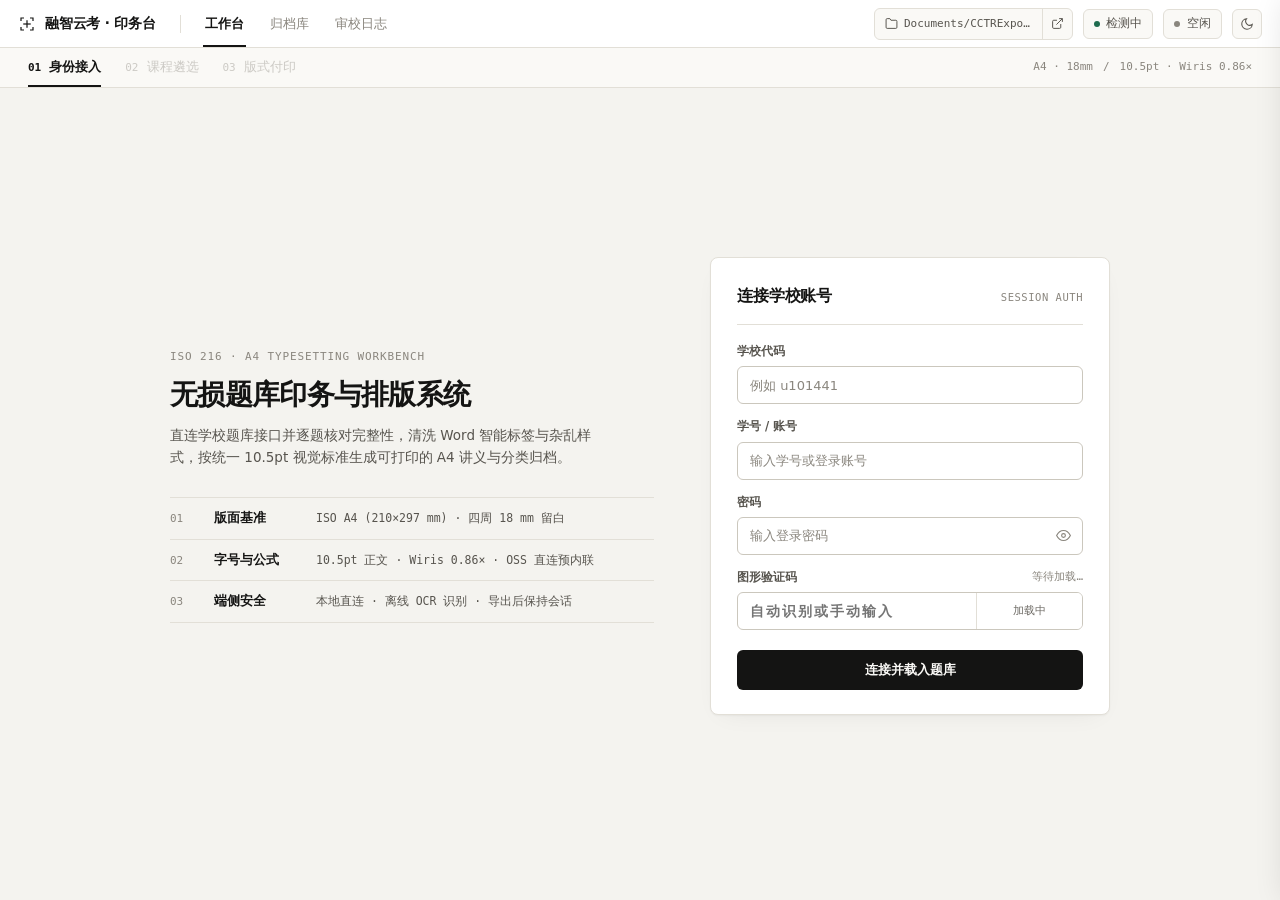
==== commit 66dd7144: "feat: 重设计 Editorial Atelier 桌面/平板/手机 UI 并修复 Word 标签与 OSS 图片并发加载" ====
--- a/cctr_export/ui/web/index.html
+++ b/cctr_export/ui/web/index.html
@@ -3,839 +3,993 @@
 <head>
 <meta charset="utf-8">
 <meta name="viewport" content="width=device-width,initial-scale=1">
-<title>CCTR Studio · 融智云考无损导出工作台</title>
+<title>CCTR Atelier · 融智云考印务工作台</title>
 <style>
   :root {
-    --bg: #f6f7fb;
-    --sidebar: #eef1f7;
-    --surface: #ffffff;
-    --surface-2: #f8fafc;
-    --surface-hover: #f1f5f9;
-    --border: rgba(15, 23, 42, 0.08);
-    --border-strong: rgba(15, 23, 42, 0.14);
-    --text: #0f172a;
-    --text-2: #475569;
-    --text-3: #94a3b8;
-    --primary: #4338ca;
-    --primary-hover: #3730a3;
-    --primary-soft: rgba(67, 56, 202, 0.08);
-    --primary-border: rgba(67, 56, 202, 0.24);
-    --ok: #059669;
-    --ok-soft: #ecfdf5;
-    --ok-border: #a7f3d0;
-    --warn: #d97706;
-    --warn-soft: #fffbeb;
-    --warn-border: #fde68a;
-    --err: #dc2626;
-    --err-soft: #fef2f2;
-    --err-border: #fecaca;
-    --shadow-sm: 0 1px 2px rgba(15, 23, 42, 0.04);
-    --shadow-md: 0 10px 30px -12px rgba(15, 23, 42, 0.10), 0 2px 6px -1px rgba(15, 23, 42, 0.04);
-    --radius-sm: 8px;
-    --radius: 12px;
-    --radius-lg: 16px;
+    --frame: #f4f3ef;
+    --paper: #ffffff;
+    --sheet-soft: #faf9f6;
+    --well: #eae7e0;
+    --well-hover: #e2ded5;
+    --line: #e2dfd7;
+    --line-strong: #cbc7bd;
+    --ink: #141413;
+    --ink-2: #57544e;
+    --ink-3: #8a867e;
+    --btn-bg: #141413;
+    --btn-fg: #faf9f6;
+    --btn-hover: #2c2b28;
+    --vermilion: #c83e2b;
+    --vermilion-soft: #faf0ee;
+    --vermilion-line: rgba(200, 62, 43, 0.28);
+    --jade: #1e6b4e;
+    --jade-soft: #edf5f1;
+    --jade-line: rgba(30, 107, 78, 0.28);
+    --amber: #a16207;
+    --amber-soft: #fef9c3;
+    --shadow-sheet: 0 1px 2px rgba(20, 20, 19, 0.04), 0 8px 24px -12px rgba(20, 20, 19, 0.08);
     --font: "Microsoft YaHei UI", "PingFang SC", "Segoe UI", system-ui, -apple-system, sans-serif;
-    --mono: "JetBrains Mono", "Cascadia Mono", Consolas, monospace;
+    --mono: "JetBrains Mono", "Cascadia Mono", Consolas, ui-monospace, monospace;
   }
 
   html.dark {
-    --bg: #0b0e14;
-    --sidebar: #111520;
-    --surface: #161b26;
-    --surface-2: #1c2230;
-    --surface-hover: #22293a;
-    --border: rgba(255, 255, 255, 0.08);
-    --border-strong: rgba(255, 255, 255, 0.16);
-    --text: #f1f5f9;
-    --text-2: #cbd5e1;
-    --text-3: #64748b;
-    --primary: #6366f1;
-    --primary-hover: #818cf8;
-    --primary-soft: rgba(99, 102, 241, 0.14);
-    --primary-border: rgba(129, 140, 248, 0.34);
-    --ok: #34d399;
-    --ok-soft: rgba(16, 185, 129, 0.12);
-    --ok-border: rgba(52, 211, 153, 0.28);
-    --warn: #fbbf24;
-    --warn-soft: rgba(245, 158, 11, 0.12);
-    --warn-border: rgba(251, 191, 36, 0.28);
-    --err: #f87171;
-    --err-soft: rgba(239, 68, 68, 0.12);
-    --err-border: rgba(248, 113, 113, 0.28);
-    --shadow-sm: 0 1px 2px rgba(0, 0, 0, 0.35);
-    --shadow-md: 0 16px 36px -12px rgba(0, 0, 0, 0.55);
+    --frame: #0e0e0d;
+    --paper: #151514;
+    --sheet-soft: #1a1a18;
+    --well: #1e1e1c;
+    --well-hover: #272624;
+    --line: #262523;
+    --line-strong: #3a3835;
+    --ink: #ededea;
+    --ink-2: #a3a09a;
+    --ink-3: #6e6b65;
+    --btn-bg: #ededea;
+    --btn-fg: #141413;
+    --btn-hover: #d8d6d0;
+    --vermilion: #e26250;
+    --vermilion-soft: rgba(226, 98, 80, 0.13);
+    --vermilion-line: rgba(226, 98, 80, 0.34);
+    --jade: #4ead89;
+    --jade-soft: rgba(78, 173, 137, 0.13);
+    --jade-line: rgba(78, 173, 137, 0.32);
+    --amber: #eab308;
+    --amber-soft: rgba(234, 179, 8, 0.13);
+    --shadow-sheet: 0 2px 12px rgba(0, 0, 0, 0.45);
   }
 
   * { box-sizing: border-box; margin: 0; padding: 0; }
-  html, body { height: 100%; font-family: var(--font); background: var(--bg); color: var(--text); font-size: 13.5px; line-height: 1.5; overflow: hidden; -webkit-font-smoothing: antialiased; }
+  html, body {
+    height: 100%;
+    font-family: var(--font);
+    background: var(--frame);
+    color: var(--ink);
+    font-size: 13.5px;
+    line-height: 1.5;
+    overflow: hidden;
+    -webkit-font-smoothing: antialiased;
+  }
   button, input, select { font-family: inherit; color: inherit; }
-  button:focus-visible, input:focus-visible, select:focus-visible { outline: 2px solid var(--primary); outline-offset: 2px; }
-
-  .shell { display: flex; height: 100vh; width: 100vw; }
-
-  /* ── Left Rail ─────────────────────────── */
-  .rail {
-    width: 228px; min-width: 228px;
-    background: var(--sidebar);
-    border-right: 1px solid var(--border);
-    display: flex; flex-direction: column;
-    padding: 18px 14px 14px;
+  button:focus-visible, input:focus-visible, select:focus-visible { outline: 1.5px solid var(--ink); outline-offset: 2px; }
+  .mono { font-family: var(--mono); font-variant-numeric: tabular-nums; }
+
+  .app { display: flex; flex-direction: column; height: 100vh; width: 100vw; }
+
+  /* ── Top Precision Bar (48px) ───────────────────────────── */
+  .topbar {
+    min-height: 48px;
+    background: var(--paper);
+    border-bottom: 1px solid var(--line);
+    padding: 0 18px;
+    display: flex;
+    align-items: stretch;
+    justify-content: space-between;
+    gap: 12px;
     user-select: none;
-  }
+    flex-shrink: 0;
+  }
+  .top-left, .top-right { display: flex; align-items: center; gap: 10px; min-width: 0; }
+  .top-left { align-items: stretch; }
+
   .brand {
-    display: flex; align-items: center; gap: 11px;
-    padding: 4px 6px 18px;
-  }
-  .brand-mark {
-    width: 34px; height: 34px; border-radius: 10px;
-    background: linear-gradient(135deg, #4338ca, #6366f1);
-    color: #fff; font-weight: 800; font-size: 15px;
+    display: flex; align-items: center; gap: 9px;
+    padding-right: 14px;
+  }
+  .brand-mark { width: 18px; height: 18px; color: var(--ink); flex-shrink: 0; }
+  .brand-name { font-size: 13.5px; font-weight: 600; letter-spacing: -0.015em; white-space: nowrap; }
+  .vtick { width: 1px; height: 18px; background: var(--line); align-self: center; flex-shrink: 0; }
+
+  .top-nav { display: flex; align-items: stretch; gap: 2px; margin-left: 2px; }
+  .nav-tab {
+    position: relative;
+    border: none; background: transparent;
+    padding: 0 12px;
+    font-size: 13px; font-weight: 500; color: var(--ink-3);
+    cursor: pointer;
+    display: inline-flex; align-items: center; gap: 6px;
+    transition: color 0.14s ease;
+    white-space: nowrap;
+  }
+  .nav-tab:hover { color: var(--ink); }
+  .nav-tab.active { color: var(--ink); font-weight: 600; }
+  .nav-tab.active::after {
+    content: "";
+    position: absolute; left: 10px; right: 10px; bottom: 0;
+    height: 2px; background: var(--ink);
+  }
+  .tab-count {
+    font-family: var(--mono);
+    font-size: 10.5px; font-weight: 600;
+    padding: 1px 5px; border-radius: 4px;
+    background: var(--well); color: var(--ink-2);
+  }
+
+  .session-chip {
+    display: none; align-items: center; gap: 6px;
+    height: 30px; max-width: 158px; white-space: nowrap; overflow: hidden;
+    padding: 0 9px; border-radius: 6px;
+    background: var(--jade-soft); border: 1px solid var(--jade-line);
+    color: var(--jade); font-size: 11.5px; font-weight: 600;
+  }
+  .session-chip span:last-child { overflow: hidden; text-overflow: ellipsis; white-space: nowrap; }
+  .session-chip.show { display: inline-flex; }
+  .dot { width: 6px; height: 6px; border-radius: 50%; background: currentColor; flex-shrink: 0; }
+  .pulse { width: 6px; height: 6px; border-radius: 50%; background: var(--jade); animation: pulse 1.2s ease-in-out infinite; flex-shrink: 0; }
+  @keyframes pulse { 0%,100% { transform: scale(1); opacity: 1; } 50% { transform: scale(1.45); opacity: 0.45; } }
+
+  .tool-group {
+    display: inline-flex; align-items: center;
+    border: 1px solid var(--line); border-radius: 6px;
+    background: var(--sheet-soft);
+    overflow: hidden;
+  }
+  .tool-btn {
+    height: 30px; border: none; background: transparent;
+    padding: 0 10px; font-size: 12px; color: var(--ink-2);
+    cursor: pointer; display: inline-flex; align-items: center; gap: 6px;
+    transition: background 0.14s, color 0.14s; white-space: nowrap;
+  }
+  .tool-btn:hover { background: var(--well); color: var(--ink); }
+  .tool-btn + .tool-btn { border-left: 1px solid var(--line); }
+  .tool-btn svg { width: 13px; height: 13px; stroke: currentColor; fill: none; stroke-width: 1.8; flex-shrink: 0; }
+  .tool-dir-text { max-width: 128px; overflow: hidden; text-overflow: ellipsis; white-space: nowrap; font-family: var(--mono); font-size: 11px; }
+
+  .icon-btn {
+    width: 30px; height: 30px;
+    border: 1px solid var(--line); background: var(--sheet-soft);
+    border-radius: 6px; cursor: pointer;
+    display: inline-flex; align-items: center; justify-content: center;
+    color: var(--ink-2); transition: background 0.14s, color 0.14s;
+  }
+  .icon-btn:hover { background: var(--well); color: var(--ink); }
+  .icon-btn svg { width: 14px; height: 14px; stroke: currentColor; fill: none; stroke-width: 1.8; }
+
+  .activity-btn {
+    height: 30px; padding: 0 10px;
+    border: 1px solid var(--line); border-radius: 6px;
+    background: var(--sheet-soft); color: var(--ink-2);
+    font-size: 12px; cursor: pointer;
+    display: inline-flex; align-items: center; gap: 7px;
+    transition: all 0.14s; max-width: 220px;
+  }
+  .activity-btn:hover { border-color: var(--line-strong); color: var(--ink); background: var(--well); }
+  .activity-btn.busy { background: var(--jade-soft); border-color: var(--jade-line); color: var(--jade); }
+  .activity-label { overflow: hidden; text-overflow: ellipsis; white-space: nowrap; }
+
+  /* ── Main Canvas & Views ─────────────────────────────────── */
+  .stage { flex: 1; display: flex; flex-direction: column; min-height: 0; overflow: hidden; }
+  .view { display: none; flex: 1; flex-direction: column; min-height: 0; }
+  .view.active { display: flex; }
+
+  /* Architectural 3-Step Index Strip */
+  .index-strip {
+    height: 40px; min-height: 40px;
+    background: var(--sheet-soft);
+    border-bottom: 1px solid var(--line);
+    padding: 0 28px;
+    display: flex; align-items: stretch; justify-content: space-between;
+  }
+  .step-tabs { display: flex; align-items: stretch; gap: 24px; }
+  .step-tab {
+    position: relative;
+    border: none; background: transparent;
+    display: inline-flex; align-items: center; gap: 8px;
+    font-size: 12.5px; font-weight: 500; color: var(--ink-3);
+    cursor: pointer; transition: color 0.14s;
+  }
+  .step-tab .idx { font-family: var(--mono); font-size: 11px; color: var(--ink-3); }
+  .step-tab:hover:not(:disabled) { color: var(--ink); }
+  .step-tab.active { color: var(--ink); font-weight: 600; }
+  .step-tab.active .idx { color: var(--ink); }
+  .step-tab.active::after {
+    content: ""; position: absolute; left: 0; right: 0; bottom: 0;
+    height: 2px; background: var(--ink);
+  }
+  .step-tab.done { color: var(--ink-2); }
+  .step-tab.done .idx { color: var(--jade); }
+  .step-tab:disabled { opacity: 0.4; cursor: default; }
+  .strip-meta {
+    display: flex; align-items: center; gap: 10px;
+    font-family: var(--mono); font-size: 11px; color: var(--ink-3);
+  }
+
+  .scroll-body { flex: 1; overflow-y: auto; padding: 28px 32px 36px; display: flex; flex-direction: column; }
+
+  /* ── Common Controls ────────────────────────────────────── */
+  .btn {
+    height: 36px; padding: 0 14px; border-radius: 6px;
+    font-size: 12.5px; font-weight: 600;
+    border: 1px solid transparent; cursor: pointer;
+    display: inline-flex; align-items: center; justify-content: center; gap: 6px;
+    transition: background 0.14s, border-color 0.14s, opacity 0.14s;
+    white-space: nowrap;
+  }
+  .btn:disabled { opacity: 0.42; cursor: not-allowed; }
+  .btn-carbon { background: var(--btn-bg); color: var(--btn-fg); }
+  .btn-carbon:hover:not(:disabled) { background: var(--btn-hover); }
+  .btn-outline { background: var(--paper); color: var(--ink); border-color: var(--line-strong); }
+  .btn-outline:hover:not(:disabled) { background: var(--well); }
+  .btn-text { background: transparent; color: var(--ink-2); padding: 0 10px; }
+  .btn-text:hover:not(:disabled) { color: var(--ink); background: var(--well); }
+  .btn-danger-text { background: transparent; color: var(--ink-3); padding: 0 9px; font-size: 12px; font-weight: 500; }
+  .btn-danger-text:hover { color: var(--vermilion); background: var(--vermilion-soft); }
+
+  .input {
+    width: 100%; height: 38px; padding: 0 12px;
+    border-radius: 6px; border: 1px solid var(--line-strong);
+    background: var(--paper); font-size: 13px; color: var(--ink);
+    transition: border-color 0.14s, background 0.14s;
+  }
+  .input:focus { outline: none; border-color: var(--ink); }
+  .input::placeholder { color: var(--ink-3); }
+
+  /* ── Step 0: Editorial Asymmetric Auth ──────────────────── */
+  .auth-wrap {
+    flex: 1; display: flex; align-items: center; justify-content: center;
+    padding: 8px 0 16px;
+  }
+  .auth-grid {
+    width: 100%; max-width: 940px;
+    display: grid; grid-template-columns: 1.1fr 400px;
+    gap: 56px; align-items: center;
+  }
+  .editorial-kicker {
+    font-family: var(--mono); font-size: 11px; letter-spacing: 0.08em;
+    color: var(--ink-3); text-transform: uppercase; margin-bottom: 12px;
+  }
+  .editorial-h {
+    font-size: 28px; font-weight: 600; line-height: 1.24;
+    letter-spacing: -0.025em; color: var(--ink); margin-bottom: 12px;
+  }
+  .editorial-desc {
+    font-size: 13.5px; line-height: 1.65; color: var(--ink-2);
+    max-width: 440px; margin-bottom: 28px;
+  }
+  .spec-ledger { border-top: 1px solid var(--line); }
+  .spec-ledger-row {
+    display: grid; grid-template-columns: 34px 92px 1fr;
+    gap: 10px; align-items: baseline;
+    padding: 11px 0; border-bottom: 1px solid var(--line);
+    font-size: 12.5px;
+  }
+  .spec-ledger-row .no { font-family: var(--mono); font-size: 11px; color: var(--ink-3); }
+  .spec-ledger-row .k { font-weight: 600; color: var(--ink); }
+  .spec-ledger-row .v { font-family: var(--mono); font-size: 11.5px; color: var(--ink-2); }
+
+  .auth-sheet {
+    background: var(--paper);
+    border: 1px solid var(--line);
+    border-radius: 8px;
+    padding: 26px 26px 24px;
+    box-shadow: var(--shadow-sheet);
+  }
+  .sheet-head {
+    display: flex; align-items: baseline; justify-content: space-between;
+    padding-bottom: 16px; margin-bottom: 18px;
+    border-bottom: 1px solid var(--line);
+  }
+  .sheet-head h2 { font-size: 16px; font-weight: 600; letter-spacing: -0.01em; }
+  .sheet-head span { font-family: var(--mono); font-size: 10.5px; color: var(--ink-3); letter-spacing: 0.05em; }
+
+  .field { margin-bottom: 14px; }
+  .field label {
+    display: flex; justify-content: space-between; align-items: center;
+    font-size: 11.5px; font-weight: 600; color: var(--ink-2); margin-bottom: 6px;
+  }
+  .input-wrap { position: relative; display: flex; align-items: center; }
+  .eye-btn {
+    position: absolute; right: 7px; border: none; background: transparent;
+    color: var(--ink-3); cursor: pointer; padding: 5px; border-radius: 4px;
     display: flex; align-items: center; justify-content: center;
-    box-shadow: 0 4px 12px rgba(67, 56, 202, 0.28);
-    flex-shrink: 0;
-  }
-  .brand-name { font-size: 14.5px; font-weight: 700; letter-spacing: -0.01em; color: var(--text); }
-  .brand-sub { font-size: 11px; color: var(--text-3); margin-top: 1px; }
-
-  .nav-list { display: flex; flex-direction: column; gap: 4px; }
-  .nav-item {
-    display: flex; align-items: center; justify-content: space-between;
-    width: 100%; border: none; background: transparent;
-    padding: 9px 11px; border-radius: var(--radius-sm);
-    font-size: 13px; font-weight: 500; color: var(--text-2);
-    cursor: pointer; transition: all 0.14s ease; text-align: left;
-  }
-  .nav-item-left { display: flex; align-items: center; gap: 9px; }
-  .nav-item svg { width: 16px; height: 16px; stroke: currentColor; fill: none; stroke-width: 1.85; stroke-linecap: round; stroke-linejoin: round; opacity: 0.78; flex-shrink: 0; }
-  .nav-item:hover { background: var(--surface-hover); color: var(--text); }
-  .nav-item.active {
-    background: var(--surface);
-    color: var(--primary);
-    font-weight: 600;
-    box-shadow: var(--shadow-sm);
-  }
-  .nav-item.active svg { opacity: 1; stroke: var(--primary); }
-  .nav-badge {
-    font-size: 11px; font-weight: 600;
-    padding: 1px 7px; border-radius: 999px;
-    background: var(--primary-soft); color: var(--primary);
-  }
-
-  .rail-spacer { flex: 1; }
-
-  .rail-dock { display: flex; flex-direction: column; gap: 8px; padding-top: 12px; border-top: 1px solid var(--border); }
-  .dock-btn {
-    width: 100%; border: 1px solid var(--border);
-    background: var(--surface); border-radius: 10px;
-    padding: 9px 11px; cursor: pointer; text-align: left;
-    display: flex; align-items: center; justify-content: space-between; gap: 8px;
-    transition: border-color 0.14s, background 0.14s;
-  }
-  .dock-btn:hover { border-color: var(--border-strong); background: var(--surface-2); }
-  .dock-main { min-width: 0; flex: 1; }
-  .dock-k { font-size: 10.5px; color: var(--text-3); display: flex; align-items: center; gap: 5px; }
-  .dock-v { font-size: 12px; font-weight: 600; color: var(--text); white-space: nowrap; overflow: hidden; text-overflow: ellipsis; margin-top: 1px; }
-  .dock-dot { width: 7px; height: 7px; border-radius: 50%; background: var(--ok); flex-shrink: 0; }
-  .dock-dot.warn { background: var(--warn); }
-
-  .dock-row { display: flex; gap: 6px; align-items: center; }
-  .chip-mini {
-    flex: 1; border: 1px solid var(--border); background: var(--surface);
-    border-radius: 9px; padding: 7px 10px; font-size: 12px; font-weight: 500;
-    color: var(--text-2); cursor: pointer; display: flex; align-items: center; justify-content: center; gap: 6px;
-    transition: all 0.14s;
-  }
-  .chip-mini:hover { border-color: var(--border-strong); color: var(--text); }
-  .chip-mini svg { width: 14px; height: 14px; stroke: currentColor; fill: none; stroke-width: 1.8; }
-
-  /* ── Main Area ─────────────────────────── */
-  .main { flex: 1; display: flex; flex-direction: column; min-width: 0; background: var(--bg); }
-  .topbar {
-    height: 58px; min-height: 58px;
-    padding: 0 28px;
-    border-bottom: 1px solid var(--border);
-    display: flex; align-items: center; justify-content: space-between; gap: 16px;
-    background: var(--bg);
-  }
-  .topbar-left { display: flex; align-items: center; gap: 14px; min-width: 0; }
-  .page-h { font-size: 16px; font-weight: 700; letter-spacing: -0.01em; color: var(--text); }
-  .session-pill {
-    display: none; align-items: center; gap: 7px;
-    padding: 4px 10px; border-radius: 999px;
-    background: var(--ok-soft); border: 1px solid var(--ok-border);
-    color: var(--ok); font-size: 12px; font-weight: 600;
-  }
-  .session-pill.show { display: inline-flex; }
-  .session-dot { width: 6px; height: 6px; border-radius: 50%; background: currentColor; }
-
-  .topbar-right { display: flex; align-items: center; gap: 8px; }
-
-  .btn {
-    display: inline-flex; align-items: center; justify-content: center; gap: 6px;
-    border-radius: var(--radius-sm); font-size: 13px; font-weight: 600;
-    padding: 8px 14px; border: 1px solid transparent;
-    cursor: pointer; transition: all 0.14s ease; white-space: nowrap;
-  }
-  .btn svg { width: 15px; height: 15px; stroke: currentColor; fill: none; stroke-width: 1.9; stroke-linecap: round; stroke-linejoin: round; }
-  .btn:disabled { opacity: 0.48; cursor: not-allowed; }
-  .btn-primary { background: var(--primary); color: #fff; box-shadow: 0 2px 8px rgba(67, 56, 202, 0.24); }
-  .btn-primary:hover:not(:disabled) { background: var(--primary-hover); }
-  .btn-soft { background: var(--surface); color: var(--text); border-color: var(--border); box-shadow: var(--shadow-sm); }
-  .btn-soft:hover:not(:disabled) { border-color: var(--border-strong); background: var(--surface-2); }
-  .btn-ghost { background: transparent; color: var(--text-2); padding: 7px 11px; }
-  .btn-ghost:hover:not(:disabled) { background: var(--surface-hover); color: var(--text); }
-  .btn-danger-ghost { background: transparent; color: var(--text-3); padding: 6px 9px; font-size: 12px; }
-  .btn-danger-ghost:hover { color: var(--err); background: var(--err-soft); }
-
-  .activity-pill {
-    display: inline-flex; align-items: center; gap: 7px;
-    padding: 6px 12px; border-radius: 999px;
-    background: var(--surface); border: 1px solid var(--border);
-    font-size: 12px; font-weight: 600; color: var(--text-2);
-    cursor: pointer; transition: all 0.14s;
-  }
-  .activity-pill:hover { border-color: var(--primary-border); color: var(--primary); }
-  .activity-pill.busy { background: var(--primary-soft); border-color: var(--primary-border); color: var(--primary); }
-  .pulse { width: 7px; height: 7px; border-radius: 50%; background: var(--primary); animation: pulse 1.2s ease-in-out infinite; }
-  @keyframes pulse { 0%,100% { transform: scale(1); opacity: 1; } 50% { transform: scale(1.45); opacity: 0.5; } }
-
-  /* ── Canvas Scroll Container ───────────── */
-  .canvas { flex: 1; overflow-y: auto; padding: 26px 32px 36px; display: flex; flex-direction: column; }
-  .view { display: none; width: 100%; }
-  .view.active { display: flex; flex-direction: column; flex: 1; }
-
-  /* ── Stepper Header inside Workspace ───── */
-  .stepper {
-    display: flex; align-items: center; justify-content: center; gap: 10px;
-    margin: 0 auto 24px;
-  }
-  .step-chip {
-    display: flex; align-items: center; gap: 8px;
-    padding: 6px 13px; border-radius: 999px;
-    font-size: 12.5px; font-weight: 600; color: var(--text-3);
-    background: transparent; border: 1px solid transparent; cursor: pointer;
-    transition: all 0.14s;
-  }
-  .step-chip .num {
-    width: 20px; height: 20px; border-radius: 50%; font-size: 11px;
-    display: inline-flex; align-items: center; justify-content: center;
-    background: var(--border); color: var(--text-2); font-weight: 700;
-  }
-  .step-chip.active { background: var(--surface); border-color: var(--border); color: var(--text); box-shadow: var(--shadow-sm); }
-  .step-chip.active .num { background: var(--primary); color: #fff; }
-  .step-chip.done { color: var(--ok); }
-  .step-chip.done .num { background: var(--ok-soft); color: var(--ok); }
-  .step-chip:disabled { cursor: default; opacity: 0.55; }
-  .step-line { width: 28px; height: 1px; background: var(--border-strong); }
-
-  /* ── Centered Auth Sheet ───────────────── */
-  .auth-wrap { flex: 1; display: flex; align-items: center; justify-content: center; padding-bottom: 24px; }
-  .auth-card {
-    width: 100%; max-width: 440px;
-    background: var(--surface); border: 1px solid var(--border);
-    border-radius: 20px; padding: 30px 30px 26px;
-    box-shadow: var(--shadow-md);
-  }
-  .auth-title { font-size: 19px; font-weight: 700; letter-spacing: -0.02em; }
-  .auth-sub { font-size: 12.5px; color: var(--text-2); margin-top: 4px; margin-bottom: 22px; }
-
-  .field { margin-bottom: 14px; }
-  .field label { display: flex; justify-content: space-between; align-items: center; font-size: 12px; font-weight: 600; color: var(--text-2); margin-bottom: 6px; }
-  .input-box { position: relative; display: flex; align-items: center; }
-  .input {
-    width: 100%; height: 42px; padding: 0 13px;
-    border-radius: 10px; border: 1px solid var(--border-strong);
-    background: var(--surface-2); font-size: 13.5px;
-    transition: border-color 0.14s, background 0.14s, box-shadow 0.14s;
-  }
-  .input:focus { outline: none; border-color: var(--primary); background: var(--surface); box-shadow: 0 0 0 3px var(--primary-soft); }
-  .eye-btn {
-    position: absolute; right: 8px; border: none; background: transparent;
-    color: var(--text-3); cursor: pointer; padding: 5px; border-radius: 6px;
-    display: flex; align-items: center; justify-content: center;
-  }
-  .eye-btn:hover { color: var(--text); background: var(--surface-hover); }
-
-  .captcha-group {
-    display: flex; align-items: center; gap: 10px;
-    background: var(--surface-2); border: 1px solid var(--border-strong);
-    border-radius: 10px; padding: 4px 6px 4px 12px;
-  }
-  .captcha-group:focus-within { border-color: var(--primary); background: var(--surface); box-shadow: 0 0 0 3px var(--primary-soft); }
+  }
+  .eye-btn:hover { color: var(--ink); }
+
+  .captcha-box {
+    display: flex; align-items: stretch; height: 38px;
+    border: 1px solid var(--line-strong); border-radius: 6px;
+    background: var(--paper); overflow: hidden;
+  }
+  .captcha-box:focus-within { border-color: var(--ink); }
   .captcha-input {
     flex: 1; min-width: 0; border: none; background: transparent;
-    font-size: 14px; font-weight: 600; letter-spacing: 0.08em; height: 34px; outline: none;
-  }
-  .captcha-img-wrap {
-    width: 104px; height: 36px; border-radius: 7px; overflow: hidden;
-    background: #f1f5f9; border: 1px solid var(--border); cursor: pointer;
+    padding: 0 12px; font-family: var(--mono); font-size: 14px; font-weight: 600;
+    letter-spacing: 0.14em; outline: none;
+  }
+  .captcha-img-cell {
+    width: 106px; flex-shrink: 0;
+    border-left: 1px solid var(--line); background: #ffffff;
+    display: flex; align-items: center; justify-content: center; cursor: pointer;
+  }
+  .captcha-img-cell img { width: 100%; height: 100%; object-fit: contain; display: none; }
+  .ocr-note { font-family: var(--mono); font-size: 11px; color: var(--jade); font-weight: 500; }
+  .ocr-note.wait { color: var(--ink-3); }
+
+  .err-strip {
+    display: none; margin-top: 12px; padding: 9px 11px;
+    border-radius: 6px; border: 1px solid var(--vermilion-line);
+    background: var(--vermilion-soft); color: var(--vermilion);
+    font-size: 12px; line-height: 1.5;
+  }
+  .err-strip.show { display: block; }
+
+  /* ── Step 1: Catalog Ledger Grid ─────────────────────────── */
+  .container { width: 100%; max-width: 1080px; margin: 0 auto; display: flex; flex-direction: column; flex: 1; min-height: 0; }
+  .toolbar { display: flex; align-items: center; justify-content: space-between; gap: 12px; margin-bottom: 16px; flex-wrap: wrap; }
+  .search-box { position: relative; flex: 1; min-width: 220px; max-width: 380px; }
+  .search-box svg { position: absolute; left: 11px; top: 50%; transform: translateY(-50%); width: 14px; height: 14px; stroke: var(--ink-3); fill: none; pointer-events: none; }
+  .search-box input { padding-left: 32px; height: 36px; }
+
+  .course-grid {
+    display: grid; grid-template-columns: repeat(auto-fill, minmax(340px, 1fr));
+    gap: 10px; align-content: start; margin-bottom: 20px;
+  }
+  .course-card {
+    position: relative;
+    background: var(--paper); border: 1px solid var(--line);
+    border-radius: 8px; padding: 14px 16px;
+    cursor: pointer; display: flex; align-items: flex-start; gap: 12px;
+    transition: border-color 0.14s, background 0.14s;
+  }
+  .course-card:hover { border-color: var(--line-strong); }
+  .course-card.selected { border-color: var(--ink); background: var(--sheet-soft); }
+  .course-card.selected::before {
+    content: ""; position: absolute; left: 0; top: 8px; bottom: 8px;
+    width: 3px; border-radius: 0 2px 2px 0; background: var(--ink);
+  }
+  .sq-check {
+    width: 16px; height: 16px; border-radius: 3px; margin-top: 2px;
+    border: 1.5px solid var(--line-strong); background: var(--paper);
     display: flex; align-items: center; justify-content: center; flex-shrink: 0;
   }
-  .captcha-img-wrap img { width: 100%; height: 100%; object-fit: contain; display: none; }
-  .ocr-tag { font-size: 11px; font-weight: 600; color: var(--ok); }
-  .ocr-tag.wait { color: var(--text-3); }
-
-  .banner-err {
-    display: none; margin: 12px 0 0; padding: 9px 12px; border-radius: 9px;
-    background: var(--err-soft); border: 1px solid var(--err-border);
-    color: var(--err); font-size: 12px;
-  }
-  .banner-err.show { display: block; }
-
-  /* ── Course Selection View ─────────────── */
-  .container { width: 100%; max-width: 1040px; margin: 0 auto; display: flex; flex-direction: column; flex: 1; }
-  .toolbar-row { display: flex; align-items: center; justify-content: space-between; gap: 12px; margin-bottom: 16px; flex-wrap: wrap; }
-  .search-wrap { position: relative; flex: 1; min-width: 240px; max-width: 380px; }
-  .search-wrap svg { position: absolute; left: 12px; top: 50%; transform: translateY(-50%); width: 15px; height: 15px; stroke: var(--text-3); fill: none; pointer-events: none; }
-  .search-wrap input { padding-left: 34px; height: 38px; border-radius: 10px; }
-
-  .course-grid {
-    display: grid; grid-template-columns: repeat(auto-fill, minmax(300px, 1fr));
-    gap: 12px; align-content: start; margin-bottom: 20px;
-  }
-  .course-card {
-    background: var(--surface); border: 1.5px solid var(--border);
-    border-radius: 14px; padding: 15px 16px; cursor: pointer;
-    transition: all 0.14s ease; display: flex; align-items: flex-start; gap: 12px;
-    box-shadow: var(--shadow-sm);
-  }
-  .course-card:hover { border-color: var(--border-strong); transform: translateY(-1px); }
-  .course-card.selected { border-color: var(--primary); background: var(--primary-soft); }
-  .check-ring {
-    width: 19px; height: 19px; border-radius: 6px; margin-top: 2px;
-    border: 1.8px solid var(--border-strong); background: var(--surface);
-    display: flex; align-items: center; justify-content: center; flex-shrink: 0;
-  }
-  .course-card.selected .check-ring { background: var(--primary); border-color: var(--primary); color: #fff; }
-  .check-ring svg { width: 12px; height: 12px; stroke: currentColor; fill: none; stroke-width: 2.6; display: none; }
-  .course-card.selected .check-ring svg { display: block; }
+  .course-card.selected .sq-check { background: var(--btn-bg); border-color: var(--btn-bg); color: var(--btn-fg); }
+  .sq-check svg { width: 11px; height: 11px; stroke: currentColor; fill: none; stroke-width: 2.6; display: none; }
+  .course-card.selected .sq-check svg { display: block; }
+
   .course-body { flex: 1; min-width: 0; }
-  .course-title { font-size: 14px; font-weight: 700; color: var(--text); word-break: break-word; }
-  .course-sub { font-size: 12px; color: var(--text-2); margin-top: 3px; white-space: nowrap; overflow: hidden; text-overflow: ellipsis; }
-  .course-meta { display: flex; align-items: center; gap: 8px; margin-top: 9px; font-size: 11.5px; color: var(--text-3); }
-  .q-pill { padding: 2px 8px; border-radius: 999px; background: var(--surface-2); border: 1px solid var(--border); color: var(--text-2); font-weight: 600; }
-
-  .sticky-footer {
-    margin-top: auto; background: var(--surface); border: 1px solid var(--border);
-    border-radius: 14px; padding: 12px 18px;
+  .course-top { display: flex; align-items: flex-start; justify-content: space-between; gap: 10px; }
+  .course-title { font-size: 13.5px; font-weight: 600; color: var(--ink); word-break: break-word; line-height: 1.4; }
+  .q-tag {
+    font-family: var(--mono); font-size: 11px; font-weight: 600;
+    padding: 2px 6px; border-radius: 4px; flex-shrink: 0;
+    background: var(--well); color: var(--ink-2);
+  }
+  .course-sub { font-size: 12px; color: var(--ink-2); margin-top: 4px; overflow: hidden; text-overflow: ellipsis; white-space: nowrap; }
+  .course-foot { font-family: var(--mono); font-size: 11px; color: var(--ink-3); margin-top: 6px; }
+
+  .settlement-bar {
+    margin-top: auto;
+    background: var(--paper); border: 1px solid var(--line);
+    border-radius: 8px; padding: 12px 18px;
     display: flex; align-items: center; justify-content: space-between; gap: 14px;
-    box-shadow: var(--shadow-sm);
-  }
-
-  /* ── Export Studio Split View ──────────── */
-  .studio-grid { display: grid; grid-template-columns: 1.12fr 0.88fr; gap: 20px; align-items: start; }
+    box-shadow: var(--shadow-sheet);
+  }
+
+  /* ── Step 2: Export Press Bench & A4 Specimen ───────────── */
+  .result-banner {
+    display: none; margin-bottom: 16px; padding: 13px 16px;
+    border-radius: 8px; border: 1px solid var(--line);
+    background: var(--paper); align-items: center; justify-content: space-between; gap: 14px; flex-wrap: wrap;
+  }
+  .result-banner.show { display: flex; }
+  .result-banner.ok { border-color: var(--jade-line); background: var(--jade-soft); }
+  .result-banner.err { border-color: var(--vermilion-line); background: var(--vermilion-soft); }
+  .result-title { font-size: 13px; font-weight: 600; color: var(--ink); display: flex; align-items: center; gap: 8px; }
+  .result-sub { font-size: 12px; color: var(--ink-2); margin-top: 2px; word-break: break-all; }
+
+  .studio-grid { display: grid; grid-template-columns: 1.06fr 0.94fr; gap: 20px; align-items: start; }
   .panel {
-    background: var(--surface); border: 1px solid var(--border);
-    border-radius: var(--radius-lg); padding: 22px; box-shadow: var(--shadow-sm);
-  }
-  .panel-title { font-size: 14.5px; font-weight: 700; margin-bottom: 14px; display: flex; align-items: center; justify-content: space-between; }
-
-  .opt-grid-3 { display: grid; grid-template-columns: repeat(3, 1fr); gap: 10px; margin-bottom: 18px; }
-  .seg-card {
-    border: 1.5px solid var(--border); background: var(--surface-2);
-    border-radius: 12px; padding: 12px; cursor: pointer; text-align: left;
-    transition: all 0.14s;
-  }
-  .seg-card:hover { border-color: var(--border-strong); }
-  .seg-card.active { border-color: var(--primary); background: var(--primary-soft); }
-  .seg-card strong { display: block; font-size: 13px; color: var(--text); }
-  .seg-card span { display: block; font-size: 11px; color: var(--text-3); margin-top: 3px; }
-  .seg-card.active strong { color: var(--primary); }
-
-  .pill-row { display: flex; gap: 8px; flex-wrap: wrap; margin-bottom: 18px; }
-  .choice-pill {
-    border: 1px solid var(--border-strong); background: var(--surface-2);
-    padding: 7px 13px; border-radius: 999px; font-size: 12.5px; font-weight: 600;
-    color: var(--text-2); cursor: pointer; transition: all 0.14s;
-  }
-  .choice-pill.active { background: var(--primary); border-color: var(--primary); color: #fff; }
-
-  .filter-grid { display: grid; grid-template-columns: 1fr 1fr; gap: 10px; margin-bottom: 14px; }
+    background: var(--paper); border: 1px solid var(--line);
+    border-radius: 8px; padding: 22px; box-shadow: var(--shadow-sheet);
+  }
+  .panel-head {
+    display: flex; align-items: baseline; justify-content: space-between; gap: 10px;
+    padding-bottom: 12px; margin-bottom: 16px; border-bottom: 1px solid var(--line);
+  }
+  .panel-head h3 { font-size: 14px; font-weight: 600; }
+  .panel-head span { font-family: var(--mono); font-size: 11px; color: var(--ink-3); }
+
+  .sec-label { font-size: 11.5px; font-weight: 600; color: var(--ink-2); margin-bottom: 8px; display: block; }
+  .brick-grid { display: grid; grid-template-columns: repeat(3, 1fr); gap: 8px; margin-bottom: 18px; }
+  .brick {
+    position: relative;
+    border: 1px solid var(--line); background: var(--sheet-soft);
+    border-radius: 6px; padding: 11px 12px; text-align: left; cursor: pointer;
+    transition: border-color 0.14s, background 0.14s;
+  }
+  .brick:hover { border-color: var(--line-strong); }
+  .brick.active { border-color: var(--ink); background: var(--paper); }
+  .brick.active::after {
+    content: ""; position: absolute; top: 9px; right: 9px;
+    width: 6px; height: 6px; border-radius: 50%; background: var(--ink);
+  }
+  .brick strong { display: block; font-size: 12.5px; font-weight: 600; color: var(--ink); padding-right: 10px; }
+  .brick span { display: block; font-size: 11px; color: var(--ink-3); margin-top: 3px; }
+
+  .seg-track {
+    display: grid; grid-template-columns: repeat(3, 1fr); gap: 3px;
+    background: var(--well); padding: 3px; border-radius: 7px;
+    margin-bottom: 18px;
+  }
+  .seg-btn {
+    border: none; background: transparent;
+    border-radius: 5px; height: 32px;
+    font-size: 12px; font-weight: 500; color: var(--ink-2);
+    cursor: pointer; transition: all 0.14s;
+  }
+  .seg-btn:hover { color: var(--ink); }
+  .seg-btn.active {
+    background: var(--paper); color: var(--ink); font-weight: 600;
+    box-shadow: 0 1px 2px rgba(20, 20, 19, 0.08);
+  }
+
+  .filter-grid { display: grid; grid-template-columns: 1fr 1fr; gap: 10px; margin-bottom: 16px; }
   .select {
-    width: 100%; height: 38px; padding: 0 10px;
-    border-radius: 9px; border: 1px solid var(--border-strong);
-    background: var(--surface-2); font-size: 12.5px;
-  }
-
-  .switch-row {
-    display: flex; align-items: center; justify-content: space-between;
-    padding: 11px 13px; border-radius: 11px;
-    background: var(--surface-2); border: 1px solid var(--border);
-    margin-bottom: 18px; cursor: pointer;
-  }
-  .switch-row input { width: 16px; height: 16px; accent-color: var(--primary); }
-
-  /* ── Post-Export Non-Disruptive Banner ── */
-  .result-banner {
-    display: none; margin-bottom: 18px; padding: 14px 18px;
-    border-radius: 14px; border: 1px solid var(--primary-border);
-    background: var(--surface); box-shadow: var(--shadow-sm);
-    align-items: center; justify-content: space-between; gap: 14px; flex-wrap: wrap;
-  }
-  .result-banner.show { display: flex; }
-  .result-banner.ok { border-color: var(--ok-border); background: var(--ok-soft); }
-  .result-banner.err { border-color: var(--err-border); background: var(--err-soft); }
-  .result-info { min-width: 0; flex: 1; }
-  .result-title { font-size: 13.5px; font-weight: 700; color: var(--text); }
-  .result-sub { font-size: 12px; color: var(--text-2); margin-top: 2px; word-break: break-all; }
-
-  /* ── Live A4 Paper Specimen Card ───────── */
-  .paper-stage {
-    background: #f1f5f9; border-radius: 12px; padding: 16px;
-    border: 1px solid var(--border);
-  }
-  html.dark .paper-stage { background: #0e131c; }
-  .a4-sheet {
-    background: #ffffff; color: #111827;
-    border-radius: 6px; padding: 20px 22px;
-    box-shadow: 0 4px 16px rgba(15, 23, 42, 0.08);
+    width: 100%; height: 36px; padding: 0 10px;
+    border-radius: 6px; border: 1px solid var(--line-strong);
+    background: var(--paper); font-size: 12.5px;
+  }
+
+  /* Custom Switch Rows */
+  .toggle-list { border-top: 1px solid var(--line); margin-bottom: 20px; }
+  .toggle-row {
+    display: flex; align-items: center; justify-content: space-between; gap: 14px;
+    padding: 12px 2px; border-bottom: 1px solid var(--line); cursor: pointer;
+  }
+  .toggle-title { font-size: 12.5px; font-weight: 600; color: var(--ink); }
+  .toggle-desc { font-size: 11.5px; color: var(--ink-3); margin-top: 2px; }
+  .switch { position: relative; width: 34px; height: 20px; flex-shrink: 0; }
+  .switch input { opacity: 0; width: 0; height: 0; position: absolute; }
+  .switch-track {
+    position: absolute; inset: 0; border-radius: 999px;
+    background: var(--well-hover); border: 1px solid var(--line-strong);
+    transition: background 0.16s, border-color 0.16s;
+  }
+  .switch-track::before {
+    content: ""; position: absolute; left: 2px; top: 2px;
+    width: 14px; height: 14px; border-radius: 50%;
+    background: var(--paper); box-shadow: 0 1px 2px rgba(0, 0, 0, 0.22);
+    transition: transform 0.16s ease;
+  }
+  .switch input:checked + .switch-track { background: var(--btn-bg); border-color: var(--btn-bg); }
+  .switch input:checked + .switch-track::before { transform: translateX(14px); background: var(--btn-fg); }
+
+  /* Dotted Cutting Mat + A4 Crop-Marked Paper */
+  .cutting-mat {
+    background-color: var(--well);
+    background-image: radial-gradient(var(--line-strong) 1px, transparent 1px);
+    background-size: 14px 14px;
+    border: 1px solid var(--line);
+    border-radius: 6px;
+    padding: 18px;
+  }
+  .a4-paper {
+    position: relative;
+    background: #ffffff; color: #141413;
+    padding: 22px 24px;
+    box-shadow: 0 6px 20px -8px rgba(20, 20, 19, 0.22);
     font-size: 11.5px; line-height: 1.68;
   }
+  .crop { position: absolute; width: 10px; height: 10px; pointer-events: none; }
+  .crop.tl { top: 6px; left: 6px; border-top: 1px solid #cbc7bd; border-left: 1px solid #cbc7bd; }
+  .crop.tr { top: 6px; right: 6px; border-top: 1px solid #cbc7bd; border-right: 1px solid #cbc7bd; }
+  .crop.bl { bottom: 6px; left: 6px; border-bottom: 1px solid #cbc7bd; border-left: 1px solid #cbc7bd; }
+  .crop.br { bottom: 6px; right: 6px; border-bottom: 1px solid #cbc7bd; border-right: 1px solid #cbc7bd; }
+
   .a4-h2 {
-    font-size: 12px; font-weight: 700; background: #f8fafc;
-    border-left: 3px solid #2563eb; padding: 4px 8px; border-radius: 4px; margin-bottom: 10px;
-  }
-  .a4-qh { font-weight: 700; margin-bottom: 4px; }
-  .a4-qh span { font-weight: 400; color: #64748b; font-size: 10.5px; }
-  .a4-opt { padding: 2px 7px; border-radius: 4px; margin: 3px 0; }
-  .a4-opt.red { color: #b91c1c; font-weight: 600; background: #fef2f2; border-left: 2.5px solid #ef4444; }
-  .a4-tag {
-    display: inline-block; margin-top: 7px; padding: 1px 6px; border-radius: 4px;
-    background: #ecfdf5; border: 1px solid #a7f3d0; color: #047857; font-size: 10px; font-weight: 700;
-  }
-  .spec-list { margin-top: 14px; display: flex; flex-direction: column; gap: 7px; font-size: 12px; color: var(--text-2); }
-  .spec-item { display: flex; justify-content: space-between; gap: 10px; }
-  .spec-item strong { color: var(--text); font-weight: 600; }
-
-  /* ── History & Logs Full Views ─────────── */
-  .task-row {
-    background: var(--surface); border: 1px solid var(--border);
-    border-radius: 13px; padding: 14px 18px; margin-bottom: 10px;
-    display: flex; align-items: center; justify-content: space-between; gap: 16px; flex-wrap: wrap;
-    box-shadow: var(--shadow-sm);
-  }
-  .task-left { min-width: 0; flex: 1; }
-  .task-head { display: flex; align-items: center; gap: 9px; flex-wrap: wrap; }
-  .task-title { font-size: 14px; font-weight: 700; color: var(--text); }
-  .badge { font-size: 11px; font-weight: 600; padding: 2px 8px; border-radius: 999px; }
-  .badge.success { background: var(--ok-soft); color: var(--ok); }
-  .badge.processing { background: var(--primary-soft); color: var(--primary); }
-  .badge.waiting { background: var(--surface-2); color: var(--text-2); border: 1px solid var(--border); }
-  .badge.failed { background: var(--err-soft); color: var(--err); }
-  .task-meta { font-size: 12px; color: var(--text-3); margin-top: 4px; word-break: break-all; }
-  .task-actions { display: flex; align-items: center; gap: 8px; }
+    font-size: 11.5px; font-weight: 600; color: #141413;
+    border-bottom: 1px solid #e2dfd7; padding-bottom: 5px; margin-bottom: 10px;
+    display: flex; justify-content: space-between;
+  }
+  .a4-qh { font-weight: 600; margin-bottom: 4px; font-size: 11.5px; }
+  .a4-qh span { font-family: var(--mono); font-weight: 400; color: #8a867e; font-size: 10px; }
+  .a4-opt { padding: 3px 8px; border-radius: 3px; margin: 3px 0; border-left: 2px solid transparent; }
+  .a4-opt.red { color: #c83e2b; font-weight: 600; background: #faf0ee; border-left-color: #c83e2b; }
+  .a4-ans { margin-top: 9px; padding-top: 7px; border-top: 1px dashed #e2dfd7; }
+  .a4-ans-tag {
+    display: inline-block; font-family: var(--mono); font-size: 10px; font-weight: 600;
+    padding: 1px 6px; border-radius: 3px;
+    background: #f4f3ef; border: 1px solid #e2dfd7; color: #141413;
+  }
+  .a4-ans-tag.red { background: #faf0ee; border-color: rgba(200, 62, 43, 0.3); color: #c83e2b; }
+
+  .meta-ledger { margin-top: 14px; border-top: 1px solid var(--line); }
+  .meta-row {
+    display: flex; justify-content: space-between; align-items: center; gap: 10px;
+    padding: 8px 0; border-bottom: 1px solid var(--line);
+    font-size: 12px;
+  }
+  .meta-row span { color: var(--ink-3); }
+  .meta-row strong { font-family: var(--mono); font-size: 11.5px; font-weight: 600; color: var(--ink); }
+
+  /* ── Archive & Logs Ledger Views ────────────────────────── */
+  .ledger-row {
+    background: var(--paper); border: 1px solid var(--line);
+    border-radius: 8px; padding: 14px 16px; margin-bottom: 8px;
+    display: flex; align-items: center; justify-content: space-between; gap: 14px; flex-wrap: wrap;
+  }
+  .ledger-title { font-size: 13.5px; font-weight: 600; color: var(--ink); }
+  .ledger-meta { font-family: var(--mono); font-size: 11px; color: var(--ink-3); margin-top: 4px; word-break: break-all; }
+  .status-tag {
+    font-family: var(--mono); font-size: 10.5px; font-weight: 600;
+    padding: 2px 7px; border-radius: 4px; border: 1px solid var(--line);
+    background: var(--sheet-soft); color: var(--ink-2);
+  }
+  .status-tag.success { background: var(--jade-soft); border-color: var(--jade-line); color: var(--jade); }
+  .status-tag.processing { background: var(--amber-soft); border-color: transparent; color: var(--amber); }
+  .status-tag.failed { background: var(--vermilion-soft); border-color: var(--vermilion-line); color: var(--vermilion); }
 
   .log-console {
     flex: 1; min-height: 0;
-    background: var(--surface); border: 1px solid var(--border);
-    border-radius: 14px; padding: 16px 18px;
-    font-family: var(--mono); font-size: 12px; line-height: 1.7;
-    overflow-y: auto; box-shadow: var(--shadow-sm);
-  }
-  #view-logs.active { min-height: 0; }
-  #view-logs .container { min-height: 0; height: 100%; }
-  .log-line { padding: 3px 0; border-bottom: 1px dashed var(--border); display: flex; gap: 10px; }
+    background: var(--paper); border: 1px solid var(--line);
+    border-radius: 8px; padding: 14px 16px;
+    font-family: var(--mono); font-size: 11.5px; line-height: 1.72;
+    overflow-y: auto;
+  }
+  #view-logs .container { height: 100%; }
+  .log-line { padding: 3px 0; border-bottom: 1px solid var(--line); display: flex; gap: 10px; }
   .log-line:last-child { border-bottom: none; }
-  .log-ts { color: var(--text-3); flex-shrink: 0; }
-  .log-id { color: var(--primary); font-weight: 600; flex-shrink: 0; }
-  .log-msg { color: var(--text); word-break: break-word; }
-  .log-line.error .log-msg { color: var(--err); }
-  .log-line.warn .log-msg { color: var(--warn); }
+  .log-ts { color: var(--ink-3); flex-shrink: 0; }
+  .log-id { color: var(--ink); font-weight: 600; flex-shrink: 0; }
+  .log-msg { color: var(--ink-2); word-break: break-word; }
+  .log-line.error .log-msg { color: var(--vermilion); }
+  .log-line.warn .log-msg { color: var(--amber); }
 
   .empty-state {
     flex: 1; display: flex; flex-direction: column; align-items: center; justify-content: center;
-    padding: 56px 24px; color: var(--text-3); text-align: center;
-    border: 1.5px dashed var(--border-strong); border-radius: 16px;
-  }
-
-  /* ── Kernel Manager Modal ──────────────── */
+    padding: 48px 20px; color: var(--ink-3); text-align: center;
+    border: 1px dashed var(--line-strong); border-radius: 8px; background: var(--paper);
+  }
+
+  /* ── Drawer & Modal & Toast ─────────────────────────────── */
   .modal-mask {
     display: none; position: fixed; inset: 0; z-index: 90;
-    background: rgba(15, 23, 42, 0.42); backdrop-filter: blur(4px);
+    background: rgba(20, 20, 19, 0.42); backdrop-filter: blur(3px);
     align-items: center; justify-content: center; padding: 20px;
   }
   .modal-mask.show { display: flex; }
   .modal {
-    width: 100%; max-width: 540px; max-height: 86vh; overflow-y: auto;
-    background: var(--surface); border: 1px solid var(--border);
-    border-radius: 18px; padding: 22px 24px; box-shadow: var(--shadow-md);
+    width: 100%; max-width: 520px; max-height: 86vh; overflow-y: auto;
+    background: var(--paper); border: 1px solid var(--line);
+    border-radius: 8px; padding: 22px; box-shadow: var(--shadow-sheet);
   }
   .kernel-item {
-    border: 1.5px solid var(--border); border-radius: 12px;
-    padding: 12px 14px; margin-bottom: 10px; cursor: pointer;
-    display: flex; align-items: center; justify-content: space-between; gap: 12px;
-  }
-  .kernel-item.active { border-color: var(--primary); background: var(--primary-soft); }
-  .progress-track { height: 6px; border-radius: 999px; background: var(--surface-2); overflow: hidden; margin-top: 8px; display: none; }
+    border: 1px solid var(--line); background: var(--sheet-soft);
+    border-radius: 6px; padding: 11px 13px; margin-bottom: 8px;
+    cursor: pointer; display: flex; align-items: center; justify-content: space-between; gap: 12px;
+  }
+  .kernel-item.active { border-color: var(--ink); background: var(--paper); }
+  .progress-track { height: 4px; border-radius: 2px; background: var(--well); overflow: hidden; margin-top: 8px; display: none; }
   .progress-track.show { display: block; }
-  .progress-fill { height: 100%; width: 0%; background: var(--primary); transition: width 0.2s; }
-
-  /* ── Slide-over Drawer ─────────────────── */
-  .drawer-mask { display: none; position: fixed; inset: 0; z-index: 80; background: rgba(15, 23, 42, 0.25); }
+  .progress-fill { height: 100%; width: 0%; background: var(--ink); transition: width 0.2s; }
+
+  .drawer-mask { display: none; position: fixed; inset: 0; z-index: 80; background: rgba(20, 20, 19, 0.26); }
   .drawer-mask.show { display: block; }
   .drawer {
     position: fixed; top: 0; right: -400px; width: 380px; height: 100vh; z-index: 85;
-    background: var(--surface); border-left: 1px solid var(--border);
-    box-shadow: -12px 0 32px rgba(15, 23, 42, 0.14);
-    display: flex; flex-direction: column; padding: 18px 18px 16px;
+    background: var(--paper); border-left: 1px solid var(--line);
+    box-shadow: -12px 0 32px rgba(20, 20, 19, 0.14);
+    display: flex; flex-direction: column; padding: 18px;
     transition: right 0.2s ease;
   }
   .drawer.show { right: 0; }
 
   .toast {
-    position: fixed; left: 50%; bottom: 24px; transform: translateX(-50%) translateY(16px);
-    background: #0f172a; color: #fff; padding: 9px 18px; border-radius: 999px;
-    font-size: 12.5px; font-weight: 500; opacity: 0; pointer-events: none;
-    transition: all 0.2s; z-index: 120; box-shadow: 0 10px 25px rgba(0,0,0,0.2);
+    position: fixed; left: 50%; bottom: 22px; transform: translateX(-50%) translateY(14px);
+    background: var(--btn-bg); color: var(--btn-fg); padding: 8px 16px; border-radius: 6px;
+    font-size: 12px; font-weight: 500; opacity: 0; pointer-events: none;
+    transition: all 0.18s; z-index: 120; box-shadow: 0 8px 24px rgba(0,0,0,0.22);
   }
   .toast.show { opacity: 1; transform: translateX(-50%) translateY(0); }
 
+  /* ── Responsive Tablet / Narrow Window (< 960px / <= 780px) ─ */
   @media (max-width: 960px) {
+    .auth-grid { grid-template-columns: 1fr; max-width: 440px; gap: 20px; }
+    .editorial-col { display: none; }
     .studio-grid { grid-template-columns: 1fr; }
-    .rail { width: 204px; min-width: 204px; }
+    .tool-dir-text { max-width: 84px; }
+  }
+
+  @media (max-width: 780px) {
+    .topbar { flex-wrap: wrap; padding: 6px 12px; gap: 6px; min-height: auto; }
+    .top-left, .top-right { width: 100%; justify-content: space-between; }
+    .top-left { border-bottom: 1px solid var(--line); padding-bottom: 4px; }
+    .vtick, .strip-meta { display: none; }
+    .brand { padding-right: 6px; }
+    .nav-tab { padding: 4px 8px; font-size: 12.5px; }
+    .index-strip { padding: 0 12px; height: 36px; min-height: 36px; }
+    .step-tabs { gap: 14px; width: 100%; justify-content: space-between; }
+    .scroll-body { padding: 16px 14px 24px; }
+    .brick-grid { grid-template-columns: 1fr; }
+    .filter-grid { grid-template-columns: 1fr; }
+    .course-grid { grid-template-columns: 1fr; }
+    .drawer { width: 100vw; right: -100vw; }
+    .activity-btn { max-width: 150px; }
   }
 </style>
 </head>
 <body>
-<div class="shell">
-  <!-- Slim Left Rail -->
-  <aside class="rail">
-    <div class="brand">
-      <div class="brand-mark">R</div>
-      <div>
-        <div class="brand-name">融智导出 Studio</div>
-        <div class="brand-sub">统一无损排版引擎</div>
+<div class="app">
+  <!-- Unified Precision Topbar -->
+  <header class="topbar">
+    <div class="top-left">
+      <div class="brand">
+        <svg class="brand-mark" viewBox="0 0 24 24" fill="none" stroke="currentColor" stroke-width="1.6">
+          <path d="M4 8V4h4M16 4h4v4M4 16v4h4M16 20h4v-4"/>
+          <line x1="12" y1="7" x2="12" y2="17"/>
+          <line x1="7" y1="12" x2="17" y2="12"/>
+        </svg>
+        <span class="brand-name">融智云考 · 印务台</span>
       </div>
+      <span class="vtick"></span>
+      <nav class="top-nav" aria-label="主视图">
+        <button class="nav-tab active" data-view="workspace" onclick="switchView('workspace')">工作台</button>
+        <button class="nav-tab" data-view="history" onclick="switchView('history')">
+          归档库 <span class="tab-count" id="navTaskBadge" style="display:none">0</span>
+        </button>
+        <button class="nav-tab" data-view="logs" onclick="switchView('logs')">审校日志</button>
+      </nav>
     </div>
 
-    <nav class="nav-list" aria-label="主导航">
-      <button class="nav-item active" data-view="workspace" onclick="switchView('workspace')">
-        <span class="nav-item-left">
-          <svg viewBox="0 0 24 24"><rect x="3" y="3" width="7" height="7" rx="1.5"/><rect x="14" y="3" width="7" height="7" rx="1.5"/><rect x="3" y="14" width="7" height="7" rx="1.5"/><rect x="14" y="14" width="7" height="7" rx="1.5"/></svg>
-          导出工作台
-        </span>
-      </button>
-      <button class="nav-item" data-view="history" onclick="switchView('history')">
-        <span class="nav-item-left">
-          <svg viewBox="0 0 24 24"><path d="M14 2H6a2 2 0 0 0-2 2v16a2 2 0 0 0 2 2h12a2 2 0 0 0 2-2V8z"/><polyline points="14 2 14 8 20 8"/></svg>
-          导出记录
-        </span>
-        <span class="nav-badge" id="navTaskBadge" style="display:none">0</span>
-      </button>
-      <button class="nav-item" data-view="logs" onclick="switchView('logs')">
-        <span class="nav-item-left">
-          <svg viewBox="0 0 24 24"><polyline points="4 17 10 11 4 5"/><line x1="12" y1="19" x2="20" y2="19"/></svg>
-          校验日志
-        </span>
-      </button>
-    </nav>
-
-    <div class="rail-spacer"></div>
-
-    <div class="rail-dock">
-      <button class="dock-btn" onclick="chooseExportDir()" title="点击更改默认导出位置">
-        <div class="dock-main">
-          <div class="dock-k">默认保存到 <span style="color:var(--primary)">更改</span></div>
-          <div class="dock-v" id="exportDirLabel">Documents/CCTRExport</div>
-        </div>
-        <svg width="15" height="15" viewBox="0 0 24 24" fill="none" stroke="currentColor" stroke-width="1.8"><path d="M22 19a2 2 0 0 1-2 2H4a2 2 0 0 1-2-2V5a2 2 0 0 1 2-2h5l2 3h9a2 2 0 0 1 2 2z"/></svg>
-      </button>
-
-      <button class="dock-btn" onclick="openKernelModal()" title="切换或自动下载 Edge / Chrome / Chromium 渲染内核">
-        <div class="dock-main">
-          <div class="dock-k">PDF 渲染内核</div>
-          <div class="dock-v" id="kernelDockLabel">检测中…</div>
-        </div>
-        <span class="dock-dot" id="kernelDockDot"></span>
-      </button>
-
-      <div class="dock-row">
-        <button class="chip-mini" onclick="toggleTheme()" id="themeBtn">
-          <svg viewBox="0 0 24 24"><path d="M21 12.79A9 9 0 1 1 11.21 3 7 7 0 0 0 21 12.79z"/></svg>
-          深色
+    <div class="top-right">
+      <div class="session-chip" id="sessionPill">
+        <span class="dot"></span>
+        <span class="mono" id="sessionLabel">已接入</span>
+      </div>
+      <button class="btn btn-text" id="switchAccBtn" style="display:none;height:30px;font-size:12px;" onclick="signOut()">断开</button>
+
+      <div class="tool-group">
+        <button class="tool-btn" onclick="chooseExportDir()" title="更改默认输出文件夹">
+          <svg viewBox="0 0 24 24"><path d="M22 19a2 2 0 0 1-2 2H4a2 2 0 0 1-2-2V5a2 2 0 0 1 2-2h5l2 3h9a2 2 0 0 1 2 2z"/></svg>
+          <span class="tool-dir-text" id="exportDirLabel">Documents/CCTRExport</span>
         </button>
-        <button class="chip-mini" onclick="bridge && bridge.openExportDir()">
+        <button class="tool-btn" style="padding:0 8px;" onclick="bridge && bridge.openExportDir()" title="打开输出文件夹">
           <svg viewBox="0 0 24 24"><path d="M18 13v6a2 2 0 0 1-2 2H5a2 2 0 0 1-2-2V8a2 2 0 0 1 2-2h6"/><polyline points="15 3 21 3 21 9"/><line x1="10" y1="14" x2="21" y2="3"/></svg>
-          目录
         </button>
       </div>
+
+      <button class="tool-btn" style="border:1px solid var(--line);border-radius:6px;background:var(--sheet-soft);" onclick="openKernelModal()" title="配置 PDF 与图片渲染引擎">
+        <span class="dot" id="kernelDockDot" style="color:var(--jade)"></span>
+        <span class="mono" style="font-size:11.5px;" id="kernelDockLabel">检测中</span>
+      </button>
+
+      <button class="activity-btn" id="activityPill" onclick="toggleDrawer(true)">
+        <span class="dot" id="activityDot" style="color:var(--ink-3)"></span>
+        <span class="activity-label" id="activityLabel">空闲</span>
+      </button>
+
+      <button class="icon-btn" onclick="toggleTheme()" id="themeBtn" title="切换浅色/深色主题" aria-label="切换主题">
+        <svg viewBox="0 0 24 24"><path d="M21 12.79A9 9 0 1 1 11.21 3 7 7 0 0 0 21 12.79z"/></svg>
+      </button>
     </div>
-  </aside>
-
-  <!-- Main Workspace -->
-  <main class="main">
-    <header class="topbar">
-      <div class="topbar-left">
-        <h1 class="page-h" id="pageTitle">导出工作台</h1>
-        <div class="session-pill" id="sessionPill">
-          <span class="session-dot"></span>
-          <span id="sessionLabel">已连接</span>
-        </div>
-        <button class="btn btn-ghost" id="switchAccBtn" style="display:none;font-size:12px;" onclick="signOut()">切换账号</button>
-      </div>
-      <div class="topbar-right">
-        <button class="activity-pill" id="activityPill" onclick="toggleDrawer(true)">
-          <span id="activityDot" class="session-dot" style="background:var(--text-3)"></span>
-          <span id="activityLabel">暂无活动任务</span>
-        </button>
-      </div>
-    </header>
-
-    <div class="canvas" id="mainCanvas">
-      <!-- View 1: Workspace -->
-      <section class="view active" id="view-workspace">
-        <div class="stepper" id="stepper">
-          <button class="step-chip active" id="stepChip0" onclick="tryGoStep(0)">
-            <span class="num">1</span> 连接账号
+  </header>
+
+  <!-- Main Stage -->
+  <main class="stage">
+    <!-- View 1: Workspace -->
+    <section class="view active" id="view-workspace">
+      <div class="index-strip">
+        <div class="step-tabs">
+          <button class="step-tab active" id="stepChip0" onclick="tryGoStep(0)">
+            <span class="idx">01</span> 身份接入
           </button>
-          <span class="step-line"></span>
-          <button class="step-chip" id="stepChip1" onclick="tryGoStep(1)" disabled>
-            <span class="num">2</span> 选择练习
+          <button class="step-tab" id="stepChip1" onclick="tryGoStep(1)" disabled>
+            <span class="idx">02</span> 课程遴选
           </button>
-          <span class="step-line"></span>
-          <button class="step-chip" id="stepChip2" onclick="tryGoStep(2)" disabled>
-            <span class="num">3</span> 排版与导出
+          <button class="step-tab" id="stepChip2" onclick="tryGoStep(2)" disabled>
+            <span class="idx">03</span> 版式付印
           </button>
         </div>
-
-        <!-- Step 0: Calm Sign-In -->
+        <div class="strip-meta">
+          <span>A4 · 18mm</span>
+          <span>/</span>
+          <span>10.5pt · Wiris 0.86×</span>
+        </div>
+      </div>
+
+      <div class="scroll-body">
+        <!-- Step 0: Editorial Auth -->
         <div class="auth-wrap" id="paneStep0">
-          <div class="auth-card">
-            <div class="auth-title">连接融智云考账号</div>
-            <div class="auth-sub">本地直连拉取题库，验证码自动识别，导出期间保持登录不掉线。</div>
-
-            <div class="field">
-              <label for="schoolInput">学校代码</label>
-              <input class="input" id="schoolInput" placeholder="例如 u101441" autocomplete="organization">
-            </div>
-            <div class="field">
-              <label for="userInput">学号 / 账号</label>
-              <input class="input" id="userInput" placeholder="输入学号或登录账号" autocomplete="username">
-            </div>
-            <div class="field">
-              <label for="passInput">密码</label>
-              <div class="input-box">
-                <input class="input" id="passInput" type="password" placeholder="输入登录密码" style="padding-right:38px" autocomplete="current-password">
-                <button type="button" class="eye-btn" onclick="togglePassword()" aria-label="显示或隐藏密码">
-                  <svg width="16" height="16" viewBox="0 0 24 24" fill="none" stroke="currentColor" stroke-width="1.8"><path d="M1 12s4-8 11-8 11 8 11 8-4 8-11 8-11-8-11-8z"/><circle cx="12" cy="12" r="3"/></svg>
-                </button>
-              </div>
-            </div>
-            <div class="field" style="margin-bottom:20px;">
-              <label for="captchaInput">
-                <span>图形验证码</span>
-                <span class="ocr-tag wait" id="ocrStatusTag">等待加载…</span>
-              </label>
-              <div class="captcha-group">
-                <input class="captcha-input" id="captchaInput" placeholder="自动填入或手动输入">
-                <div class="captcha-img-wrap" onclick="refreshCaptcha()" title="点击刷新验证码并重新识别">
-                  <img id="captchaImg" alt="图形验证码">
-                  <span id="captchaPlaceholder" style="font-size:11px;color:#64748b;">加载中</span>
+          <div class="auth-grid">
+            <div class="editorial-col">
+              <div class="editorial-kicker">ISO 216 · A4 Typesetting Workbench</div>
+              <h1 class="editorial-h">无损题库印务与排版系统</h1>
+              <p class="editorial-desc">
+                直连学校题库接口并逐题核对完整性，清洗 Word 智能标签与杂乱样式，按统一 10.5pt 视觉标准生成可打印的 A4 讲义与分类归档。
+              </p>
+              <div class="spec-ledger">
+                <div class="spec-ledger-row">
+                  <span class="no">01</span>
+                  <span class="k">版面基准</span>
+                  <span class="v">ISO A4 (210×297 mm) · 四周 18 mm 留白</span>
+                </div>
+                <div class="spec-ledger-row">
+                  <span class="no">02</span>
+                  <span class="k">字号与公式</span>
+                  <span class="v">10.5pt 正文 · Wiris 0.86× · OSS 直连预内联</span>
+                </div>
+                <div class="spec-ledger-row">
+                  <span class="no">03</span>
+                  <span class="k">端侧安全</span>
+                  <span class="v">本地直连 · 离线 OCR 识别 · 导出后保持会话</span>
                 </div>
               </div>
             </div>
 
-            <button class="btn btn-primary" id="loginBtn" style="width:100%;height:42px;font-size:14px;" onclick="submitLogin()">
-              登录并获取课程练习
-            </button>
-            <div class="banner-err" id="loginErr"></div>
+            <div class="auth-sheet">
+              <div class="sheet-head">
+                <h2>连接学校账号</h2>
+                <span>SESSION AUTH</span>
+              </div>
+
+              <div class="field">
+                <label for="schoolInput">学校代码</label>
+                <input class="input" id="schoolInput" placeholder="例如 u101441" autocomplete="organization">
+              </div>
+              <div class="field">
+                <label for="userInput">学号 / 账号</label>
+                <input class="input" id="userInput" placeholder="输入学号或登录账号" autocomplete="username">
+              </div>
+              <div class="field">
+                <label for="passInput">密码</label>
+                <div class="input-wrap">
+                  <input class="input" id="passInput" type="password" placeholder="输入登录密码" style="padding-right:34px" autocomplete="current-password">
+                  <button type="button" class="eye-btn" onclick="togglePassword()" aria-label="显示或隐藏密码">
+                    <svg width="15" height="15" viewBox="0 0 24 24" fill="none" stroke="currentColor" stroke-width="1.8"><path d="M1 12s4-8 11-8 11 8 11 8-4 8-11 8-11-8-11-8z"/><circle cx="12" cy="12" r="3"/></svg>
+                  </button>
+                </div>
+              </div>
+              <div class="field" style="margin-bottom:20px;">
+                <label for="captchaInput">
+                  <span>图形验证码</span>
+                  <span class="ocr-note wait" id="ocrStatusTag">等待加载…</span>
+                </label>
+                <div class="captcha-box">
+                  <input class="captcha-input" id="captchaInput" placeholder="自动识别或手动输入">
+                  <div class="captcha-img-cell" onclick="refreshCaptcha()" title="点击刷新验证码并重新识别">
+                    <img id="captchaImg" alt="图形验证码">
+                    <span id="captchaPlaceholder" class="mono" style="font-size:10.5px;color:#6e6b65;">加载中</span>
+                  </div>
+                </div>
+              </div>
+
+              <button class="btn btn-carbon" id="loginBtn" style="width:100%;height:40px;font-size:13px;" onclick="submitLogin()">
+                连接并载入题库
+              </button>
+              <div class="err-strip" id="loginErr"></div>
+            </div>
           </div>
         </div>
 
-        <!-- Step 1: Course & Practice Picker -->
+        <!-- Step 1: Course Picker -->
         <div class="container" id="paneStep1" style="display:none;">
-          <div class="toolbar-row">
-            <div class="search-wrap">
+          <div class="toolbar">
+            <div class="search-box">
               <svg viewBox="0 0 24 24" stroke-width="2"><circle cx="11" cy="11" r="8"/><line x1="21" y1="21" x2="16.65" y2="16.65"/></svg>
               <input class="input" id="courseSearch" placeholder="按课程名称、练习名称或教师筛选…" oninput="renderPracticeGrid()">
             </div>
             <div style="display:flex;gap:8px;align-items:center;">
-              <button class="btn btn-soft" onclick="selectAllPractices(true)">全选当前</button>
-              <button class="btn btn-soft" onclick="selectAllPractices(false)">清空选择</button>
-              <button class="btn btn-ghost" onclick="refreshPractices()">刷新列表</button>
+              <button class="btn btn-outline" onclick="selectAllPractices(true)">全选当前</button>
+              <button class="btn btn-outline" onclick="selectAllPractices(false)">清空</button>
+              <button class="btn btn-text" onclick="refreshPractices()">刷新</button>
             </div>
           </div>
 
           <div class="course-grid" id="practiceGrid"></div>
 
-          <div class="sticky-footer">
-            <div style="font-size:13px;color:var(--text-2);" id="selectedSummary">请选择至少一项课程练习</div>
-            <button class="btn btn-primary" id="toStep2Btn" disabled onclick="goStep(2)">
-              下一步：排版与导出 →
+          <div class="settlement-bar">
+            <div class="mono" style="font-size:12px;color:var(--ink-2);" id="selectedSummary">请选择至少一项课程练习</div>
+            <button class="btn btn-carbon" id="toStep2Btn" disabled onclick="goStep(2)">
+              进入版式与付印设置 →
             </button>
           </div>
         </div>
 
-        <!-- Step 2: Export Studio (No Auto-Reset!) -->
+        <!-- Step 2: Export Press Bench -->
         <div class="container" id="paneStep2" style="display:none;">
           <div class="result-banner" id="resultBanner">
-            <div class="result-info">
+            <div style="min-width:0;flex:1;">
               <div class="result-title" id="resultTitle">正在准备导出…</div>
-              <div class="result-sub" id="resultSub">完成后会保留当前登录与选课状态，可直接切换格式再次导出。</div>
+              <div class="result-sub" id="resultSub">导出完成后保留登录态与课程选择，可直接切换版式再次生成。</div>
             </div>
             <div style="display:flex;gap:8px;align-items:center;" id="resultActions"></div>
           </div>
 
           <div class="studio-grid">
             <div class="panel">
-              <div class="panel-title">
-                <span>导出格式与范围设置</span>
-                <span style="font-size:12px;font-weight:500;color:var(--text-2);" id="studioScopeBadge"></span>
+              <div class="panel-head">
+                <h3>付印参数与范围</h3>
+                <span id="studioScopeBadge">0 项练习</span>
               </div>
 
-              <div style="font-size:12px;font-weight:600;color:var(--text-2);margin-bottom:8px;">导出形式</div>
-              <div class="opt-grid-3">
-                <button class="seg-card active" data-fmt="pdf" onclick="setFormat('pdf')">
+              <span class="sec-label">交付载体</span>
+              <div class="brick-grid">
+                <button class="brick active" data-fmt="pdf" onclick="setFormat('pdf')">
                   <strong>A4 合并 PDF</strong>
-                  <span>全量整洁合集</span>
+                  <span>全量连续合集</span>
                 </button>
-                <button class="seg-card" data-fmt="zip" onclick="setFormat('zip')">
-                  <strong>分类 ZIP 归档</strong>
-                  <span>分卷 + 校验清单</span>
+                <button class="brick" data-fmt="zip" onclick="setFormat('zip')">
+                  <strong>分类归档 ZIP</strong>
+                  <span>分卷与校验清单</span>
                 </button>
-                <button class="seg-card" data-fmt="img" onclick="setFormat('img')">
-                  <strong>高清 PNG 图包</strong>
-                  <span>逐题截图打包</span>
+                <button class="brick" data-fmt="img" onclick="setFormat('img')">
+                  <strong>逐题 PNG 图包</strong>
+                  <span>高清切片归档</span>
                 </button>
               </div>
 
-              <div style="font-size:12px;font-weight:600;color:var(--text-2);margin-bottom:8px;">答案展示方式</div>
-              <div class="pill-row">
-                <button class="choice-pill active" data-var="withAnswersRed" onclick="setVariant('withAnswersRed')">红标答案与解析</button>
-                <button class="choice-pill" data-var="withAnswersPlain" onclick="setVariant('withAnswersPlain')">普通黑字答案</button>
-                <button class="choice-pill" data-var="withoutAnswers" onclick="setVariant('withoutAnswers')">纯题面刷题版</button>
+              <span class="sec-label">答案批注版式</span>
+              <div class="seg-track">
+                <button class="seg-btn active" data-var="withAnswersRed" onclick="setVariant('withAnswersRed')">朱批红标</button>
+                <button class="seg-btn" data-var="withAnswersPlain" onclick="setVariant('withAnswersPlain')">墨字附答</button>
+                <button class="seg-btn" data-var="withoutAnswers" onclick="setVariant('withoutAnswers')">空白试卷</button>
               </div>
 
               <div id="singleFiltersWrap" style="display:none;">
                 <div class="filter-grid">
                   <div>
-                    <label style="display:block;font-size:11.5px;color:var(--text-2);margin-bottom:5px;">按章节过滤</label>
+                    <label class="sec-label" for="chapterSel">章节筛选</label>
                     <select class="select" id="chapterSel"><option value="">全部章节</option></select>
                   </div>
                   <div>
-                    <label style="display:block;font-size:11.5px;color:var(--text-2);margin-bottom:5px;">按题型过滤</label>
+                    <label class="sec-label" for="qtypeSel">题型筛选</label>
                     <select class="select" id="qtypeSel"><option value="">全部题型</option></select>
                   </div>
                 </div>
               </div>
 
-              <label class="switch-row">
-                <div>
-                  <div style="font-size:13px;font-weight:600;">智能防隔页分页（推荐）</div>
-                  <div style="font-size:11.5px;color:var(--text-3);">小题整题不跨页拆散；超长单题页内接续，下题另起一页</div>
-                </div>
-                <input type="checkbox" id="smartPagination" checked onchange="updatePreviewCard()">
-              </label>
-
-              <label class="switch-row">
-                <div>
-                  <div style="font-size:13px;font-weight:600;">仅导出已练习题目</div>
-                  <div style="font-size:11.5px;color:var(--text-3);">关闭时将同时拉取未练与已练全部题目并核对总数</div>
-                </div>
-                <input type="checkbox" id="practicedOnly">
-              </label>
+              <div class="toggle-list">
+                <label class="toggle-row">
+                  <div>
+                    <div class="toggle-title">智能防隔页分页</div>
+                    <div class="toggle-desc">小题整题不跨页拆散；超长单题页内接续后下题另起一页</div>
+                  </div>
+                  <span class="switch">
+                    <input type="checkbox" id="smartPagination" checked onchange="updatePreviewCard()">
+                    <span class="switch-track"></span>
+                  </span>
+                </label>
+
+                <label class="toggle-row">
+                  <div>
+                    <div class="toggle-title">仅导出已练习题目</div>
+                    <div class="toggle-desc">关闭时同步拉取未练与已练全部题目并核对总数</div>
+                  </div>
+                  <span class="switch">
+                    <input type="checkbox" id="practicedOnly">
+                    <span class="switch-track"></span>
+                  </span>
+                </label>
+              </div>
 
               <div style="display:flex;gap:10px;justify-content:space-between;align-items:center;">
-                <button class="btn btn-soft" onclick="goStep(1)">← 修改所选练习</button>
-                <button class="btn btn-primary" style="min-width:168px;height:40px;" id="exportBtn" onclick="submitExport()">
-                  开始无损导出
+                <button class="btn btn-outline" onclick="goStep(1)">返回重选</button>
+                <button class="btn btn-carbon" style="min-width:176px;height:40px;" id="exportBtn" onclick="submitExport()">
+                  开始生成并校验文档
                 </button>
               </div>
             </div>
 
-            <!-- Live A4 Preview Card -->
+            <!-- Live A4 Specimen Bench -->
             <div class="panel">
-              <div class="panel-title">
-                <span>A4 排版预览</span>
-                <span style="font-size:11px;font-weight:600;color:var(--ok);">字号公式等比已开启</span>
+              <div class="panel-head">
+                <h3>A4 实样校对台</h3>
+                <span style="color:var(--jade);">10.5PT UNIFORM</span>
               </div>
-              <div class="paper-stage">
-                <div class="a4-sheet">
-                  <div class="a4-h2">示例课程 / 导论与计算</div>
+
+              <div class="cutting-mat">
+                <div class="a4-paper">
+                  <span class="crop tl"></span><span class="crop tr"></span>
+                  <span class="crop bl"></span><span class="crop br"></span>
+
+                  <div class="a4-h2">
+                    <span>示例讲义 · 导论与计算</span>
+                    <span class="mono" style="font-size:10px;color:#8a867e;">210×297 mm</span>
+                  </div>
                   <div class="a4-qh">第 1 题 <span>(2683548)</span></div>
-                  <div>某系统矢量场公式 <em>E</em> 与正文字号保持严格一致的 10.5pt 视觉比例：</div>
-                  <div class="a4-opt" id="prevOptA">A. 忽略公式放大直接截图</div>
-                  <div class="a4-opt red" id="prevOptB">B. 统一正文字号并等比缩放高分公式图</div>
-                  <div id="prevAnswerBlock">
-                    <span class="a4-tag">答案</span>
-                    <div style="margin-top:3px;color:#334155;">B · 附自动对齐解析与零裁剪图片校验</div>
+                  <div>某系统矢量场公式 <em>E</em> 与正文保持严格统一的 10.5pt 视觉比例：</div>
+                  <div class="a4-opt" id="prevOptA">A. 忽略公式缩放直接拼接</div>
+                  <div class="a4-opt red" id="prevOptB">B. 剥离杂乱样式并等比校准 Wiris 公式</div>
+                  <div class="a4-ans" id="prevAnswerBlock">
+                    <span class="a4-ans-tag red" id="prevAnsTag">答案 · B</span>
+                    <div style="margin-top:4px;color:#57544e;">附对齐解析，导出前已预内联 OSS 图片并校验零溢出。</div>
                   </div>
                 </div>
               </div>
 
-              <div class="spec-list">
-                <div class="spec-item"><span>纸张与留白</span><strong>标准 A4 · 四周 18mm</strong></div>
-                <div class="spec-item"><span>防隔页分页</span><strong id="studioPagSpec">已开启 · 小题整题不跨页</strong></div>
-                <div class="spec-item"><span>保存目录</span><strong id="studioOutDir" style="max-width:210px;overflow:hidden;text-overflow:ellipsis;white-space:nowrap;">Documents/CCTRExport</strong></div>
-                <div class="spec-item"><span>目录整洁策略</span><strong>直接输出成品文件，无空子目录</strong></div>
+              <div class="meta-ledger">
+                <div class="meta-row"><span>版面规范</span><strong>ISO A4 · 四周 18 mm 留白</strong></div>
+                <div class="meta-row"><span>分页规则</span><strong id="studioPagSpec">已开启 · 小题整题不跨页</strong></div>
+                <div class="meta-row"><span>输出目录</span><strong id="studioOutDir" style="max-width:210px;overflow:hidden;text-overflow:ellipsis;white-space:nowrap;">Documents/CCTRExport</strong></div>
+                <div class="meta-row"><span>归档约束</span><strong>直接输出成品，零空子目录</strong></div>
               </div>
             </div>
           </div>
         </div>
-      </section>
-
-      <!-- View 2: History & Files -->
-      <section class="view" id="view-history">
+      </div>
+    </section>
+
+    <!-- View 2: Archive History -->
+    <section class="view" id="view-history">
+      <div class="scroll-body">
         <div class="container">
-          <div class="toolbar-row">
-            <div style="font-size:13px;color:var(--text-2);" id="historySummary">已保存的全部导出文件记录</div>
-            <div style="display:flex;gap:8px;">
-              <button class="btn btn-soft" onclick="bridge && bridge.openExportDir()">打开导出文件夹</button>
-            </div>
+          <div class="toolbar">
+            <div class="mono" style="font-size:12px;color:var(--ink-2);" id="historySummary">已保存的全部导出文件记录</div>
+            <button class="btn btn-outline" onclick="bridge && bridge.openExportDir()">打开输出目录</button>
           </div>
           <div id="historyList"></div>
         </div>
-      </section>
-
-      <!-- View 3: Full Logs (Zero Jump-To-Top!) -->
-      <section class="view" id="view-logs">
-        <div class="container" style="flex:1;">
-          <div class="toolbar-row">
-            <div style="font-size:13px;color:var(--text-2);">实时完整性校验、分页核对与内核调度日志</div>
+      </div>
+    </section>
+
+    <!-- View 3: Audit Logs -->
+    <section class="view" id="view-logs">
+      <div class="scroll-body">
+        <div class="container">
+          <div class="toolbar">
+            <div class="mono" style="font-size:12px;color:var(--ink-2);">完整性核对、图片预内联与内核调度日志</div>
             <div style="display:flex;gap:8px;">
-              <button class="btn btn-soft" onclick="copyLogs()">复制日志</button>
-              <button class="btn btn-soft" onclick="clearLogs()">清空日志</button>
+              <button class="btn btn-outline" onclick="copyLogs()">复制日志</button>
+              <button class="btn btn-outline" onclick="clearLogs()">清空日志</button>
             </div>
           </div>
           <div class="log-console" id="fullLogBox"></div>
         </div>
-      </section>
-    </div>
+      </div>
+    </section>
   </main>
 </div>
 
 <!-- Activity Slide-over Drawer -->
 <div class="drawer-mask" id="drawerMask" onclick="toggleDrawer(false)"></div>
 <aside class="drawer" id="activityDrawer">
-  <div style="display:flex;align-items:center;justify-content:space-between;margin-bottom:14px;">
-    <strong style="font-size:15px;">最近任务与日志</strong>
-    <button class="btn btn-ghost" onclick="toggleDrawer(false)">关闭</button>
+  <div style="display:flex;align-items:center;justify-content:space-between;padding-bottom:12px;margin-bottom:12px;border-bottom:1px solid var(--line);">
+    <strong style="font-size:14px;">队列与最近校验</strong>
+    <button class="btn btn-text" onclick="toggleDrawer(false)">关闭</button>
   </div>
-  <div style="font-size:12px;font-weight:600;color:var(--text-2);margin-bottom:8px;">最近导出</div>
-  <div id="drawerTasks" style="max-height:46%;overflow-y:auto;margin-bottom:14px;"></div>
-  <div style="display:flex;justify-content:space-between;align-items:center;margin-bottom:6px;">
-    <span style="font-size:12px;font-weight:600;color:var(--text-2);">最新日志</span>
-    <button class="btn btn-ghost" style="font-size:11.5px;padding:3px 7px;" onclick="toggleDrawer(false);switchView('logs')">查看完整日志</button>
+  <div class="mono" style="font-size:11px;color:var(--ink-3);margin-bottom:8px;">RECENT TASKS</div>
+  <div id="drawerTasks" style="max-height:44%;overflow-y:auto;margin-bottom:14px;"></div>
+  <div style="display:flex;justify-content:space-between;align-items:center;margin-bottom:8px;">
+    <span class="mono" style="font-size:11px;color:var(--ink-3);">LIVE LOG</span>
+    <button class="btn btn-text" style="height:26px;font-size:11.5px;" onclick="toggleDrawer(false);switchView('logs')">查看完整日志</button>
   </div>
-  <div class="log-console" id="drawerLogBox" style="min-height:140px;font-size:11.5px;padding:10px 12px;"></div>
+  <div class="log-console" id="drawerLogBox" style="min-height:140px;font-size:11px;padding:10px 12px;"></div>
 </aside>
 
-<!-- Kernel Manager Modal -->
+<!-- Kernel Modal -->
 <div class="modal-mask" id="kernelModal" onclick="if(event.target===this)closeKernelModal()">
   <div class="modal">
-    <div style="display:flex;justify-content:space-between;align-items:center;margin-bottom:6px;">
-      <strong style="font-size:16px;">PDF / 图片渲染内核设置</strong>
-      <button class="btn btn-ghost" onclick="closeKernelModal()">关闭</button>
+    <div style="display:flex;justify-content:space-between;align-items:center;padding-bottom:10px;margin-bottom:12px;border-bottom:1px solid var(--line);">
+      <strong style="font-size:15px;">PDF 与图像渲染引擎</strong>
+      <button class="btn btn-text" onclick="closeKernelModal()">关闭</button>
     </div>
-    <div style="font-size:12.5px;color:var(--text-2);margin-bottom:16px;">
-      优先复用系统已安装的 Edge / Chrome，也可一键自动下载便携 Chromium。
+    <div style="font-size:12.5px;color:var(--ink-2);margin-bottom:14px;">
+      优先复用本机 Edge / Chrome 无头渲染，或自动下载便携版 Chromium。
     </div>
     <div id="kernelList"></div>
     <div class="progress-track" id="kernelProgTrack"><div class="progress-fill" id="kernelProgFill"></div></div>
-    <div id="kernelProgMsg" style="font-size:12px;color:var(--text-2);margin-top:6px;"></div>
+    <div id="kernelProgMsg" class="mono" style="font-size:11.5px;color:var(--ink-2);margin-top:6px;"></div>
     <div style="display:flex;justify-content:flex-end;gap:8px;margin-top:16px;">
-      <button class="btn btn-soft" onclick="detectKernels()">重新检测本机</button>
-      <button class="btn btn-primary" id="dlKernelBtn" onclick="downloadKernel()">安装/下载所选内核</button>
+      <button class="btn btn-outline" onclick="detectKernels()">重新检测</button>
+      <button class="btn btn-carbon" id="dlKernelBtn" onclick="downloadKernel()">安装所选内核</button>
     </div>
   </div>
 </div>
@@ -847,7 +1001,7 @@
 let currentView = 'workspace';
 let currentStep = 0;
 let isLoggedIn = false;
-let sessionAccount = null; // { school, username, password }
+let sessionAccount = null;
 let practices = [];
 let selectedIds = new Set();
 let exportFmt = 'pdf';
@@ -882,8 +1036,8 @@
 function applyTheme(dark) {
   document.documentElement.classList.toggle('dark', !!dark);
   qs('themeBtn').innerHTML = dark
-    ? '<svg viewBox="0 0 24 24"><circle cx="12" cy="12" r="5"/><line x1="12" y1="1" x2="12" y2="3"/><line x1="12" y1="21" x2="12" y2="23"/><line x1="4.22" y1="4.22" x2="5.64" y2="5.64"/><line x1="18.36" y1="18.36" x2="19.78" y2="19.78"/></svg>浅色'
-    : '<svg viewBox="0 0 24 24"><path d="M21 12.79A9 9 0 1 1 11.21 3 7 7 0 0 0 21 12.79z"/></svg>深色';
+    ? '<svg viewBox="0 0 24 24"><circle cx="12" cy="12" r="5"/><line x1="12" y1="1" x2="12" y2="3"/><line x1="12" y1="21" x2="12" y2="23"/><line x1="4.22" y1="4.22" x2="5.64" y2="5.64"/><line x1="18.36" y1="18.36" x2="19.78" y2="19.78"/></svg>'
+    : '<svg viewBox="0 0 24 24"><path d="M21 12.79A9 9 0 1 1 11.21 3 7 7 0 0 0 21 12.79z"/></svg>';
 }
 
 function toggleTheme() {
@@ -899,10 +1053,8 @@
 
 function switchView(view) {
   currentView = view;
-  document.querySelectorAll('.nav-item').forEach(b => b.classList.toggle('active', b.dataset.view === view));
+  document.querySelectorAll('.nav-tab').forEach(b => b.classList.toggle('active', b.dataset.view === view));
   document.querySelectorAll('.view').forEach(v => v.classList.toggle('active', v.id === 'view-' + view));
-  const titles = { workspace: '导出工作台', history: '导出记录与文件', logs: '完整性校验日志' };
-  qs('pageTitle').textContent = titles[view] || '导出工作台';
 }
 
 function toggleDrawer(show) {
@@ -941,7 +1093,7 @@
 function refreshCaptcha() {
   if (!bridge) return;
   qs('ocrStatusTag').textContent = '识别中…';
-  qs('ocrStatusTag').className = 'ocr-tag wait';
+  qs('ocrStatusTag').className = 'ocr-note wait';
   qs('captchaPlaceholder').style.display = 'inline';
   qs('captchaImg').style.display = 'none';
   bridge.fetchCaptcha();
@@ -962,7 +1114,7 @@
   }
   const btn = qs('loginBtn');
   btn.disabled = true;
-  btn.textContent = '正在连接并校验练习列表…';
+  btn.textContent = '正在校验会话并拉取目录…';
   sessionAccount = { school, username: user, password: pass };
   bridge.login(school, user, pass, captcha, true);
 }
@@ -980,7 +1132,7 @@
   qs('captchaInput').value = '';
   goStep(0);
   refreshCaptcha();
-  showToast('已安全退出当前账号');
+  showToast('已安全断开当前账号');
 }
 
 /* ── Practices Grid ────────────────────── */
@@ -997,17 +1149,17 @@
   } else {
     grid.innerHTML = list.map(p => {
       const sel = selectedIds.has(String(p.id));
-      const cnt = p.question_count != null ? `${p.question_count} 题` : '待统计';
+      const cnt = p.question_count != null ? `${p.question_count} 题` : '待核';
       return `
         <div class="course-card ${sel ? 'selected' : ''}" onclick="togglePractice('${escapeHtml(p.id)}')">
-          <div class="check-ring"><svg viewBox="0 0 24 24"><polyline points="20 6 9 17 4 12"/></svg></div>
+          <div class="sq-check"><svg viewBox="0 0 24 24"><polyline points="20 6 9 17 4 12"/></svg></div>
           <div class="course-body">
-            <div class="course-title">${escapeHtml(p.lesson_name || p.practice_name)}</div>
+            <div class="course-top">
+              <div class="course-title">${escapeHtml(p.lesson_name || p.practice_name)}</div>
+              <span class="q-tag">${cnt}</span>
+            </div>
             <div class="course-sub">${escapeHtml(p.practice_name)}</div>
-            <div class="course-meta">
-              <span class="q-pill">${cnt}</span>
-              ${p.teacher_name ? `<span>${escapeHtml(p.teacher_name)}</span>` : ''}
-            </div>
+            ${p.teacher_name ? `<div class="course-foot">教师 · ${escapeHtml(p.teacher_name)}</div>` : ''}
           </div>
         </div>
       `;
@@ -1041,7 +1193,7 @@
   const chosen = practices.filter(p => selectedIds.has(String(p.id)));
   const totalQ = chosen.reduce((acc, p) => acc + (Number(p.question_count) || 0), 0);
   qs('selectedSummary').textContent = chosen.length
-    ? `已选 ${chosen.length} 项练习（约 ${totalQ} 道题）`
+    ? `已选 ${chosen.length} 项练习 · 约 ${totalQ} 道题`
     : '请选择至少一项课程练习';
   qs('toStep2Btn').disabled = chosen.length === 0;
   qs('stepChip2').disabled = chosen.length === 0;
@@ -1049,26 +1201,29 @@
 
 function refreshPractices() {
   if (!sessionAccount || !bridge) return;
-  showToast('正在刷新课程练习列表…');
+  showToast('正在刷新课程目录…');
   bridge.login(sessionAccount.school, sessionAccount.username, sessionAccount.password, '', true);
 }
 
-/* ── Export Studio ─────────────────────── */
+/* ── Export Press Bench ────────────────── */
 function setFormat(fmt) {
   exportFmt = fmt;
-  document.querySelectorAll('.seg-card').forEach(c => c.classList.toggle('active', c.dataset.fmt === fmt));
+  document.querySelectorAll('.brick').forEach(c => c.classList.toggle('active', c.dataset.fmt === fmt));
 }
 
 function setVariant(v) {
   exportVariant = v;
-  document.querySelectorAll('.choice-pill').forEach(p => p.classList.toggle('active', p.dataset.var === v));
+  document.querySelectorAll('.seg-btn').forEach(p => p.classList.toggle('active', p.dataset.var === v));
   updatePreviewCard();
 }
 
 function updatePreviewCard() {
   const optB = qs('prevOptB');
   const ans = qs('prevAnswerBlock');
-  optB.classList.toggle('red', exportVariant === 'withAnswersRed');
+  const tag = qs('prevAnsTag');
+  const isRed = exportVariant === 'withAnswersRed';
+  optB.classList.toggle('red', isRed);
+  if (tag) tag.classList.toggle('red', isRed);
   ans.style.display = exportVariant === 'withoutAnswers' ? 'none' : 'block';
   const pagEl = qs('studioPagSpec');
   if (pagEl) {
@@ -1116,10 +1271,9 @@
       showToast(res.error || '提交失败');
       return;
     }
-    // 关键改进：绝不退出登录、绝不跳回第一步、绝不清空已选课程！
     activeTaskId = res.taskId;
     renderResultBanner();
-    showToast(`任务 #${res.taskId} 已开始导出，请稍候…`);
+    showToast(`任务 #${res.taskId} 已开始处理`);
   });
 }
 
@@ -1136,21 +1290,21 @@
 
   if (t.status === 'success') {
     banner.classList.add('ok');
-    titleEl.textContent = `✓ 已完成导出：${t.file_name || t.title}`;
-    subEl.textContent = `${t.file_size ? t.file_size + ' · ' : ''}当前仍保持已登录状态，您可以直接更改格式或返回重新选课。`;
+    titleEl.textContent = `完成导出：${t.file_name || t.title}`;
+    subEl.textContent = `${t.file_size ? t.file_size + ' · ' : ''}当前仍保持已连接状态，可直接切换载体或版式继续生成。`;
     actEl.innerHTML = `
-      <button class="btn btn-primary" onclick="bridge.openTaskFile(${t.id})">打开文件</button>
-      <button class="btn btn-soft" onclick="bridge.openTaskDir(${t.id})">在文件夹中显示</button>
+      <button class="btn btn-carbon" onclick="bridge.openTaskFile(${t.id})">打开成稿</button>
+      <button class="btn btn-outline" onclick="bridge.openTaskDir(${t.id})">定位目录</button>
     `;
   } else if (t.status === 'failed') {
     banner.classList.add('err');
-    titleEl.textContent = `✕ 任务 #${t.id} 导出失败`;
-    subEl.textContent = '请查看校验日志定位具体原因，或切换渲染内核后重试。';
-    actEl.innerHTML = `<button class="btn btn-soft" onclick="switchView('logs')">查看校验日志</button>`;
+    titleEl.textContent = `任务 #${t.id} 导出失败`;
+    subEl.textContent = '请查看审校日志排查详细报错，或切换渲染引擎后重试。';
+    actEl.innerHTML = `<button class="btn btn-outline" onclick="switchView('logs')">查看审校日志</button>`;
   } else {
-    titleEl.textContent = `⏳ 正在后台生成：${t.title}`;
-    subEl.textContent = '正在核对题目总数、等比缩放公式截图并生成 A4 排版…';
-    actEl.innerHTML = `<button class="btn btn-soft" onclick="toggleDrawer(true)">查看进度</button>`;
+    titleEl.textContent = `正在后台制版：${t.title}`;
+    subEl.textContent = '正在核对题目总数、直连内联远程图片并执行 A4 分页校验…';
+    actEl.innerHTML = `<button class="btn btn-outline" onclick="toggleDrawer(true)">查看进度</button>`;
   }
 }
 
@@ -1168,7 +1322,7 @@
     const res = JSON.parse(resStr);
     if (res.ok && res.exportDir) {
       applyExportDirUI(res.exportDir);
-      showToast('已更新默认导出目录');
+      showToast('已更新默认输出目录');
     }
   });
 }
@@ -1178,7 +1332,7 @@
   const pref = kernelsState.preferred || 'auto';
   const item = (kernelsState.items || {})[pref] || (kernelsState.items || {}).auto || {};
   qs('kernelDockLabel').textContent = item.name ? `${item.name}${item.version ? ' ' + item.version.split('.')[0] : ''}` : '自动优选';
-  qs('kernelDockDot').classList.toggle('warn', !item.installed);
+  qs('kernelDockDot').style.color = item.installed ? 'var(--jade)' : 'var(--amber)';
   renderKernelModalList();
 }
 
@@ -1197,15 +1351,15 @@
   list.innerHTML = labels.map(l => {
     const info = items[l.key] || {};
     const statusText = info.installed
-      ? `<span style="color:var(--ok);font-weight:600;">已就绪${info.version ? ' · ' + escapeHtml(info.version) : ''}</span>`
-      : `<span style="color:var(--warn);font-weight:600;">未安装${info.can_download ? '（支持自动下载）' : ''}</span>`;
+      ? `<span class="mono" style="color:var(--jade);font-weight:600;">就绪${info.version ? ' · ' + escapeHtml(info.version) : ''}</span>`
+      : `<span class="mono" style="color:var(--amber);font-weight:600;">未安装${info.can_download ? '（可下载）' : ''}</span>`;
     return `
       <div class="kernel-item ${pref === l.key ? 'active' : ''}" onclick="selectKernel('${l.key}')">
         <div>
-          <div style="font-weight:600;font-size:13px;">${escapeHtml(l.label)}</div>
-          <div style="font-size:11.5px;color:var(--text-3);margin-top:2px;">${escapeHtml(info.path || info.source || '')}</div>
+          <div style="font-weight:600;font-size:12.5px;">${escapeHtml(l.label)}</div>
+          <div class="mono" style="font-size:11px;color:var(--ink-3);margin-top:2px;">${escapeHtml(info.path || info.source || '')}</div>
         </div>
-        <div style="font-size:12px;white-space:nowrap;">${statusText}</div>
+        <div style="font-size:11.5px;white-space:nowrap;">${statusText}</div>
       </div>
     `;
   }).join('');
@@ -1232,7 +1386,7 @@
   bridge.downloadKernel(kernelsState.preferred || 'chromium');
 }
 
-/* ── State Sync (Zero Flicker & Smart Scroll!) ─ */
+/* ── State Sync ────────────────────────── */
 function renderStatePayload(data) {
   tasksCache = data.tasks || [];
   logsCache = data.logs || [];
@@ -1261,46 +1415,46 @@
   pill.classList.toggle('busy', busy > 0);
   if (busy > 0) {
     qs('activityDot').className = 'pulse';
-    qs('activityLabel').textContent = `正在导出 (${busy})`;
+    qs('activityLabel').textContent = `制版中 (${busy})`;
   } else if (tasksCache.length) {
-    qs('activityDot').className = 'session-dot';
-    qs('activityDot').style.background = tasksCache[0].status === 'success' ? 'var(--ok)' : 'var(--err)';
-    qs('activityLabel').textContent = `最近：${tasksCache[0].file_name || tasksCache[0].title}`;
+    qs('activityDot').className = 'dot';
+    qs('activityDot').style.color = tasksCache[0].status === 'success' ? 'var(--jade)' : 'var(--vermilion)';
+    qs('activityLabel').textContent = tasksCache[0].file_name || tasksCache[0].title;
   } else {
-    qs('activityDot').className = 'session-dot';
-    qs('activityDot').style.background = 'var(--text-3)';
-    qs('activityLabel').textContent = '暂无活动任务';
-  }
-
-  const fmtNames = { pdf: '合并 PDF', zip: '分类 ZIP', img: 'PNG 图包' };
-  const statusLabels = { success: '已完成', processing: '导出中', waiting: '队列中', failed: '失败' };
+    qs('activityDot').className = 'dot';
+    qs('activityDot').style.color = 'var(--ink-3)';
+    qs('activityLabel').textContent = '空闲';
+  }
+
+  const fmtNames = { pdf: 'A4 PDF', zip: '分类 ZIP', img: 'PNG 图包' };
+  const statusLabels = { success: '完成', processing: '制版中', waiting: '队列中', failed: '失败' };
   qs('historySummary').textContent = tasksCache.length
-    ? `共 ${tasksCache.length} 条记录（导出文件保存在您设定的文件夹中）`
-    : '暂无导出记录';
+    ? `共 ${tasksCache.length} 条归档记录`
+    : '暂无归档记录';
 
   const histBox = qs('historyList');
   if (!tasksCache.length) {
-    histBox.innerHTML = '<div class="empty-state">还没有导出记录，在“导出工作台”提交任务后会显示在这里。</div>';
+    histBox.innerHTML = '<div class="empty-state">尚无导出成稿记录，在“工作台”提交导出后将在此归档。</div>';
   } else {
     histBox.innerHTML = tasksCache.map(t => `
-      <div class="task-row">
-        <div class="task-left">
-          <div class="task-head">
-            <span class="task-title">${escapeHtml(t.file_name || t.title)}</span>
-            <span class="badge ${t.status}">${statusLabels[t.status] || t.status}</span>
-            <span style="font-size:11.5px;color:var(--text-2);">${fmtNames[t.export_type] || t.export_type}</span>
+      <div class="ledger-row">
+        <div style="min-width:0;flex:1;">
+          <div style="display:flex;align-items:center;gap:8px;flex-wrap:wrap;">
+            <span class="ledger-title">${escapeHtml(t.file_name || t.title)}</span>
+            <span class="status-tag ${t.status}">${statusLabels[t.status] || t.status}</span>
+            <span class="mono" style="font-size:11px;color:var(--ink-3);">${fmtNames[t.export_type] || t.export_type}</span>
           </div>
-          <div class="task-meta">
+          <div class="ledger-meta">
             ${escapeHtml(t.create_time)}${t.file_size ? ' · ' + escapeHtml(t.file_size) : ''}${t.file_path ? ' · ' + escapeHtml(t.file_path) : ''}
           </div>
         </div>
-        <div class="task-actions">
+        <div style="display:flex;align-items:center;gap:8px;">
           ${t.status === 'success' ? `
-            <button class="btn btn-primary" style="padding:6px 12px;font-size:12px;" onclick="bridge.openTaskFile(${t.id})">打开文件</button>
-            <button class="btn btn-soft" style="padding:6px 12px;font-size:12px;" onclick="bridge.openTaskDir(${t.id})">定位文件夹</button>
+            <button class="btn btn-carbon" style="height:32px;padding:0 12px;font-size:12px;" onclick="bridge.openTaskFile(${t.id})">打开成稿</button>
+            <button class="btn btn-outline" style="height:32px;padding:0 12px;font-size:12px;" onclick="bridge.openTaskDir(${t.id})">定位目录</button>
           ` : ''}
-          ${t.status === 'failed' ? `<button class="btn btn-soft" style="padding:6px 12px;font-size:12px;" onclick="bridge.runTask(${t.id})">重试</button>` : ''}
-          <button class="btn btn-danger-ghost" onclick="bridge.deleteTask(${t.id})">移除记录</button>
+          ${t.status === 'failed' ? `<button class="btn btn-outline" style="height:32px;padding:0 12px;font-size:12px;" onclick="bridge.runTask(${t.id})">重试</button>` : ''}
+          <button class="btn btn-danger-text" onclick="bridge.deleteTask(${t.id})">移除</button>
         </div>
       </div>
     `).join('');
@@ -1308,23 +1462,22 @@
 
   const dBox = qs('drawerTasks');
   dBox.innerHTML = tasksCache.slice(0, 6).map(t => `
-    <div style="padding:9px 11px;border:1px solid var(--border);border-radius:10px;margin-bottom:8px;">
+    <div style="padding:10px 12px;border:1px solid var(--line);border-radius:6px;margin-bottom:8px;background:var(--sheet-soft);">
       <div style="display:flex;justify-content:space-between;gap:8px;align-items:center;">
-        <span style="font-weight:600;font-size:12.5px;overflow:hidden;text-overflow:ellipsis;white-space:nowrap;">${escapeHtml(t.title)}</span>
-        <span class="badge ${t.status}">${statusLabels[t.status] || t.status}</span>
+        <span style="font-weight:600;font-size:12px;overflow:hidden;text-overflow:ellipsis;white-space:nowrap;">${escapeHtml(t.title)}</span>
+        <span class="status-tag ${t.status}">${statusLabels[t.status] || t.status}</span>
       </div>
-      <div style="font-size:11px;color:var(--text-3);margin-top:3px;">${escapeHtml(t.create_time)}${t.file_size ? ' · ' + t.file_size : ''}</div>
+      <div class="mono" style="font-size:10.5px;color:var(--ink-3);margin-top:4px;">${escapeHtml(t.create_time)}${t.file_size ? ' · ' + t.file_size : ''}</div>
     </div>
-  `).join('') || '<div style="font-size:12px;color:var(--text-3);">暂无最近任务</div>';
+  `).join('') || '<div style="font-size:12px;color:var(--ink-3);">暂无最近任务</div>';
 }
 
 function renderLogsUI() {
   const html = logsCache.map(l => {
     const ts = (l.create_time || '').slice(11, 19);
-    return `<div class="log-line ${escapeHtml(l.level)}"><span class="log-ts">[${escapeHtml(ts)}]</span><span class="log-id">#${l.task_id}</span><span class="log-msg">${escapeHtml(l.message)}</span></div>`;
-  }).join('') || '<div style="color:var(--text-3);">暂无运行日志</div>';
-
-  // Smart scroll preservation: NEVER jump to top/bottom when user is scrolling history!
+    return `<div class="log-line ${escapeHtml(l.level)}"><span class="log-ts">${escapeHtml(ts)}</span><span class="log-id">#${l.task_id}</span><span class="log-msg">${escapeHtml(l.message)}</span></div>`;
+  }).join('') || '<div style="color:var(--ink-3);">暂无审校日志</div>';
+
   ['fullLogBox', 'drawerLogBox'].forEach(boxId => {
     const el = qs(boxId);
     if (!el) return;
@@ -1338,7 +1491,7 @@
 
 function copyLogs() {
   const text = logsCache.map(l => `[${(l.create_time || '').slice(11, 19)}] #${l.task_id} [${l.level}] ${l.message}`).join('\n');
-  navigator.clipboard.writeText(text).then(() => showToast('已复制全部日志'));
+  navigator.clipboard.writeText(text).then(() => showToast('已复制审校日志'));
 }
 
 function clearLogs() {
@@ -1346,7 +1499,7 @@
   showToast('已清空日志');
 }
 
-/* ── Keyboard & QtWebChannel Init ──────── */
+/* ── Keyboard & Bridge Init ────────────── */
 document.addEventListener('keydown', e => {
   if (e.key === 'Escape') { closeKernelModal(); toggleDrawer(false); }
   if (e.key === 'Enter' && currentView === 'workspace' && currentStep === 0 && !qs('loginBtn').disabled) {
@@ -1381,18 +1534,18 @@
         qs('captchaPlaceholder').style.display = 'none';
         if (ocrCode) {
           qs('captchaInput').value = ocrCode;
-          qs('ocrStatusTag').textContent = `已自动识别 (${ocrCode})`;
-          qs('ocrStatusTag').className = 'ocr-tag';
+          qs('ocrStatusTag').textContent = `OCR · ${ocrCode}`;
+          qs('ocrStatusTag').className = 'ocr-note';
         } else {
           qs('captchaInput').value = '';
           qs('ocrStatusTag').textContent = res.ocrAvailable ? '请手动输入' : '需手动输入';
-          qs('ocrStatusTag').className = 'ocr-tag wait';
+          qs('ocrStatusTag').className = 'ocr-note wait';
         }
       } else {
         qs('captchaPlaceholder').style.display = 'inline';
         qs('captchaPlaceholder').textContent = '获取失败';
-        qs('ocrStatusTag').textContent = res.error ? '点击重试' : '点击图片重试';
-        qs('ocrStatusTag').className = 'ocr-tag wait';
+        qs('ocrStatusTag').textContent = '点击图片重试';
+        qs('ocrStatusTag').className = 'ocr-note wait';
       }
     });
 
@@ -1400,7 +1553,7 @@
       const res = JSON.parse(raw);
       const btn = qs('loginBtn');
       btn.disabled = false;
-      btn.textContent = '登录并获取课程练习';
+      btn.textContent = '连接并载入题库';
       if (!res.ok) {
         qs('loginErr').textContent = res.error || '登录失败';
         qs('loginErr').classList.add('show');
@@ -1416,7 +1569,7 @@
       qs('switchAccBtn').style.display = 'inline-flex';
       renderPracticeGrid();
       goStep(1);
-      showToast(`连接成功，共载入 ${practices.length} 项练习`);
+      showToast(`已载入 ${practices.length} 项练习`);
     });
 
     bridge.filtersReady.connect(raw => {
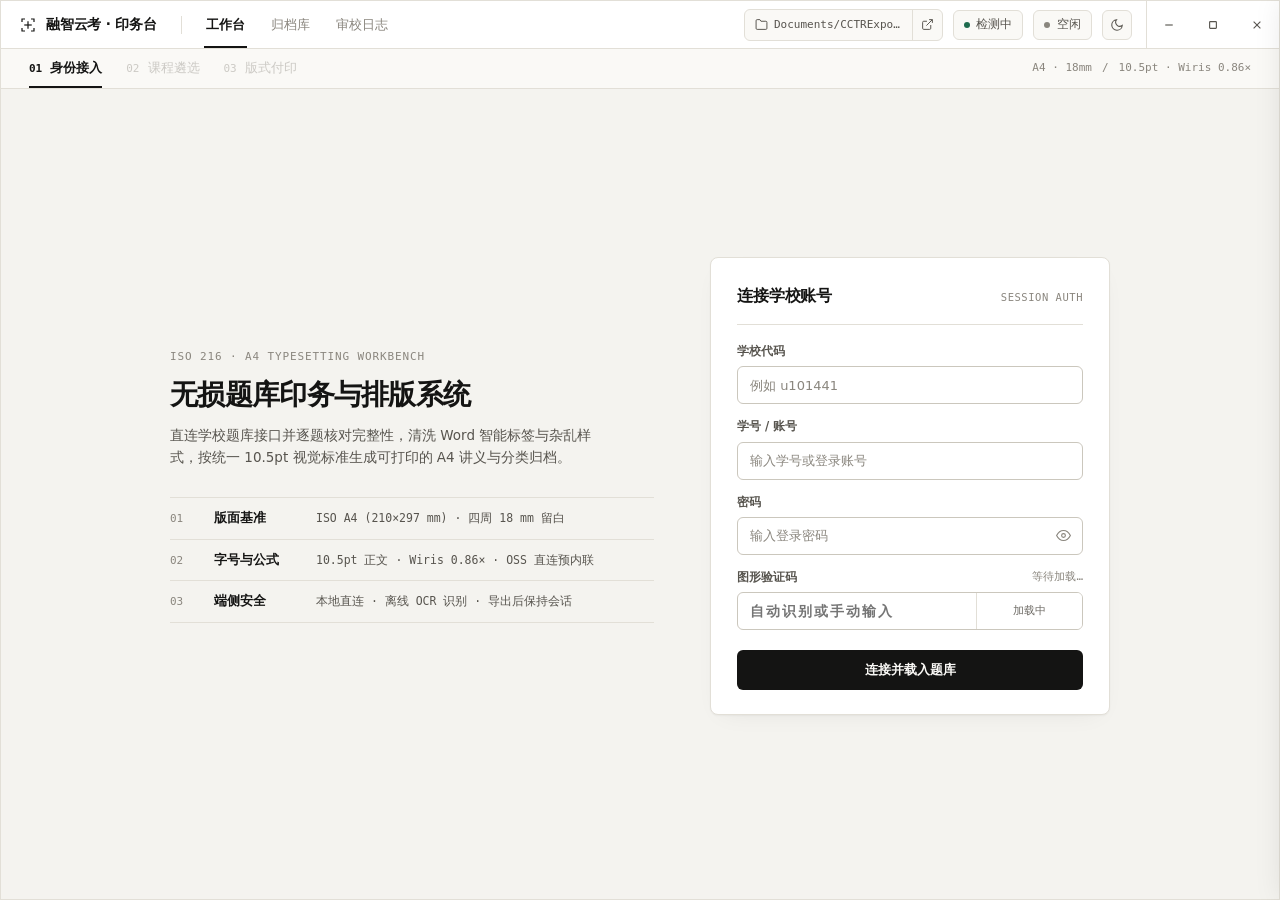
==== commit 4ef5b88a: "feat(desktop): 移除原生黑色标题栏，改造为 Win11 无边框一体化印务顶栏与自绘裁切图标" ====
--- a/cctr_export/ui/web/index.html
+++ b/cctr_export/ui/web/index.html
@@ -72,7 +72,36 @@
   button:focus-visible, input:focus-visible, select:focus-visible { outline: 1.5px solid var(--ink); outline-offset: 2px; }
   .mono { font-family: var(--mono); font-variant-numeric: tabular-nums; }
 
-  .app { display: flex; flex-direction: column; height: 100vh; width: 100vw; }
+  .app { display: flex; flex-direction: column; height: 100vh; width: 100vw; border: 1px solid var(--line); }
+  body.maximized .app { border-color: transparent; }
+
+  /* ── Frameless Edge Resize Zones ────────────────────────── */
+  .resize-edge { position: fixed; z-index: 200; }
+  body.maximized .resize-edge { display: none; }
+  .resize-n  { top: 0; left: 8px; right: 8px; height: 5px; cursor: ns-resize; }
+  .resize-s  { bottom: 0; left: 8px; right: 8px; height: 5px; cursor: ns-resize; }
+  .resize-w  { left: 0; top: 8px; bottom: 8px; width: 5px; cursor: ew-resize; }
+  .resize-e  { right: 0; top: 8px; bottom: 8px; width: 5px; cursor: ew-resize; }
+  .resize-nw { top: 0; left: 0; width: 9px; height: 9px; cursor: nwse-resize; }
+  .resize-ne { top: 0; right: 0; width: 9px; height: 9px; cursor: nesw-resize; }
+  .resize-sw { bottom: 0; left: 0; width: 9px; height: 9px; cursor: nesw-resize; }
+  .resize-se { bottom: 0; right: 0; width: 9px; height: 9px; cursor: nwse-resize; }
+
+  /* ── Integrated Frameless Window Controls ───────────────── */
+  .win-controls {
+    display: inline-flex; align-items: stretch; align-self: stretch;
+    margin-left: 4px; margin-right: -18px;
+    border-left: 1px solid var(--line);
+  }
+  .win-btn {
+    width: 44px; border: none; background: transparent;
+    color: var(--ink-2); cursor: pointer;
+    display: inline-flex; align-items: center; justify-content: center;
+    transition: background 0.12s, color 0.12s;
+  }
+  .win-btn:hover { background: var(--well); color: var(--ink); }
+  .win-btn.win-close:hover { background: #c83e2b; color: #faf9f6; }
+  .win-btn svg { width: 12px; height: 12px; stroke: currentColor; fill: none; stroke-width: 1.5; }
 
   /* ── Top Precision Bar (48px) ───────────────────────────── */
   .topbar {
@@ -615,6 +644,8 @@
     .vtick, .strip-meta { display: none; }
     .brand { padding-right: 6px; }
     .nav-tab { padding: 4px 8px; font-size: 12.5px; }
+    .win-controls { margin-right: -12px; align-self: center; border-left: none; }
+    .win-btn { width: 32px; height: 30px; border-radius: 5px; }
     .index-strip { padding: 0 12px; height: 36px; min-height: 36px; }
     .step-tabs { gap: 14px; width: 100%; justify-content: space-between; }
     .scroll-body { padding: 16px 14px 24px; }
@@ -627,9 +658,18 @@
 </style>
 </head>
 <body>
+<div class="resize-edge resize-n" onmousedown="startResize(event,'n')"></div>
+<div class="resize-edge resize-s" onmousedown="startResize(event,'s')"></div>
+<div class="resize-edge resize-w" onmousedown="startResize(event,'w')"></div>
+<div class="resize-edge resize-e" onmousedown="startResize(event,'e')"></div>
+<div class="resize-edge resize-nw" onmousedown="startResize(event,'nw')"></div>
+<div class="resize-edge resize-ne" onmousedown="startResize(event,'ne')"></div>
+<div class="resize-edge resize-sw" onmousedown="startResize(event,'sw')"></div>
+<div class="resize-edge resize-se" onmousedown="startResize(event,'se')"></div>
+
 <div class="app">
-  <!-- Unified Precision Topbar -->
-  <header class="topbar">
+  <!-- Unified Precision Topbar (Frameless Integrated) -->
+  <header class="topbar" id="topbar">
     <div class="top-left">
       <div class="brand">
         <svg class="brand-mark" viewBox="0 0 24 24" fill="none" stroke="currentColor" stroke-width="1.6">
@@ -679,6 +719,18 @@
       <button class="icon-btn" onclick="toggleTheme()" id="themeBtn" title="切换浅色/深色主题" aria-label="切换主题">
         <svg viewBox="0 0 24 24"><path d="M21 12.79A9 9 0 1 1 11.21 3 7 7 0 0 0 21 12.79z"/></svg>
       </button>
+
+      <div class="win-controls">
+        <button class="win-btn" onclick="bridge && bridge.windowMinimize()" title="最小化" aria-label="最小化">
+          <svg viewBox="0 0 16 16"><line x1="3" y1="8" x2="13" y2="8"/></svg>
+        </button>
+        <button class="win-btn" id="maxBtn" onclick="bridge && bridge.windowToggleMaximize()" title="最大化" aria-label="最大化">
+          <svg viewBox="0 0 16 16"><rect x="3.5" y="3.5" width="9" height="9" rx="0.8"/></svg>
+        </button>
+        <button class="win-btn win-close" onclick="bridge && bridge.windowClose()" title="关闭" aria-label="关闭">
+          <svg viewBox="0 0 16 16"><line x1="3.5" y1="3.5" x2="12.5" y2="12.5"/><line x1="12.5" y1="3.5" x2="3.5" y2="12.5"/></svg>
+        </button>
+      </div>
     </div>
   </header>
 
@@ -1499,6 +1551,34 @@
   showToast('已清空日志');
 }
 
+/* ── Frameless Window Drag & Resize ─────── */
+function startResize(e, edge) {
+  if (e.button !== 0 || !bridge) return;
+  e.preventDefault();
+  bridge.windowStartResize(edge);
+}
+
+function updateMaxIcon(isMax) {
+  const btn = qs('maxBtn');
+  if (!btn) return;
+  btn.title = isMax ? '向下还原' : '最大化';
+  btn.innerHTML = isMax
+    ? '<svg viewBox="0 0 16 16"><rect x="3" y="5" width="8" height="8" rx="0.8"/><path d="M5.5 3h7.5v7.5"/></svg>'
+    : '<svg viewBox="0 0 16 16"><rect x="3.5" y="3.5" width="9" height="9" rx="0.8"/></svg>';
+}
+
+qs('topbar').addEventListener('mousedown', e => {
+  if (e.button !== 0 || !bridge) return;
+  if (e.target.closest('button, a, input, select, .tool-group, .win-controls, .nav-tab')) return;
+  bridge.windowStartDrag();
+});
+
+qs('topbar').addEventListener('dblclick', e => {
+  if (!bridge) return;
+  if (e.target.closest('button, a, input, select, .tool-group, .win-controls, .nav-tab')) return;
+  bridge.windowToggleMaximize();
+});
+
 /* ── Keyboard & Bridge Init ────────────── */
 document.addEventListener('keydown', e => {
   if (e.key === 'Escape') { closeKernelModal(); toggleDrawer(false); }
@@ -1604,6 +1684,13 @@
       qs('kernelProgMsg').textContent = res.ok ? res.message : (res.error || '安装失败');
       if (res.ok) showToast(res.message);
     });
+
+    if (bridge.windowStateChanged) {
+      bridge.windowStateChanged.connect(isMax => {
+        document.body.classList.toggle('maximized', !!isMax);
+        updateMaxIcon(!!isMax);
+      });
+    }
   });
 }
 initBridge();
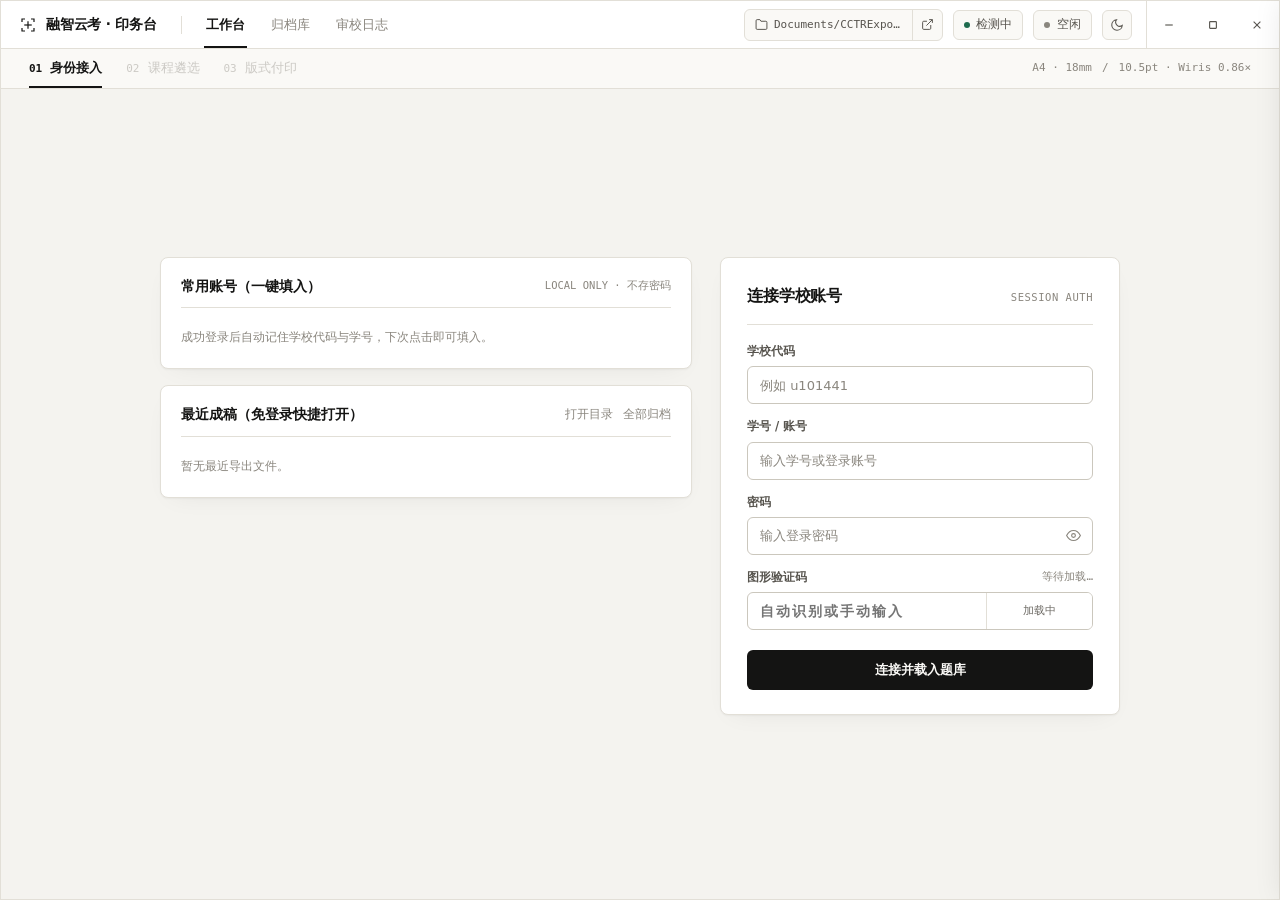
==== commit 206ad348: "feat: 登录页左栏替换为常用账号快捷填入与最近成稿免登录直开" ====
--- a/cctr_export/ui/web/index.html
+++ b/cctr_export/ui/web/index.html
@@ -271,38 +271,66 @@
   .input:focus { outline: none; border-color: var(--ink); }
   .input::placeholder { color: var(--ink-3); }
 
-  /* ── Step 0: Editorial Asymmetric Auth ──────────────────── */
+  /* ── Step 0: Quick Desk + Auth Form ────────────────────── */
   .auth-wrap {
     flex: 1; display: flex; align-items: center; justify-content: center;
     padding: 8px 0 16px;
   }
   .auth-grid {
-    width: 100%; max-width: 940px;
-    display: grid; grid-template-columns: 1.1fr 400px;
-    gap: 56px; align-items: center;
-  }
-  .editorial-kicker {
-    font-family: var(--mono); font-size: 11px; letter-spacing: 0.08em;
-    color: var(--ink-3); text-transform: uppercase; margin-bottom: 12px;
-  }
-  .editorial-h {
-    font-size: 28px; font-weight: 600; line-height: 1.24;
-    letter-spacing: -0.025em; color: var(--ink); margin-bottom: 12px;
-  }
-  .editorial-desc {
-    font-size: 13.5px; line-height: 1.65; color: var(--ink-2);
-    max-width: 440px; margin-bottom: 28px;
-  }
-  .spec-ledger { border-top: 1px solid var(--line); }
-  .spec-ledger-row {
-    display: grid; grid-template-columns: 34px 92px 1fr;
-    gap: 10px; align-items: baseline;
-    padding: 11px 0; border-bottom: 1px solid var(--line);
-    font-size: 12.5px;
-  }
-  .spec-ledger-row .no { font-family: var(--mono); font-size: 11px; color: var(--ink-3); }
-  .spec-ledger-row .k { font-weight: 600; color: var(--ink); }
-  .spec-ledger-row .v { font-family: var(--mono); font-size: 11.5px; color: var(--ink-2); }
+    width: 100%; max-width: 960px;
+    display: grid; grid-template-columns: 1fr 400px;
+    gap: 28px; align-items: start;
+  }
+  .auth-desk { display: flex; flex-direction: column; gap: 16px; min-width: 0; }
+  .desk-card {
+    background: var(--paper); border: 1px solid var(--line);
+    border-radius: 8px; padding: 18px 20px; box-shadow: var(--shadow-sheet);
+  }
+  .desk-head {
+    display: flex; align-items: center; justify-content: space-between; gap: 10px;
+    padding-bottom: 11px; margin-bottom: 12px; border-bottom: 1px solid var(--line);
+  }
+  .desk-head h3 { font-size: 13.5px; font-weight: 600; color: var(--ink); }
+  .desk-links { display: inline-flex; align-items: center; gap: 10px; }
+  .desk-link {
+    border: none; background: transparent; padding: 0;
+    font-size: 11.5px; color: var(--ink-3); cursor: pointer;
+  }
+  .desk-link:hover { color: var(--ink); }
+
+  .acc-list { display: flex; flex-wrap: wrap; gap: 8px; }
+  .acc-chip {
+    display: inline-flex; align-items: center; gap: 8px;
+    background: var(--sheet-soft); border: 1px solid var(--line);
+    border-radius: 6px; padding: 7px 10px; transition: border-color 0.14s, background 0.14s;
+  }
+  .acc-chip:hover { border-color: var(--line-strong); background: var(--well); }
+  .acc-fill {
+    border: none; background: transparent; padding: 0; cursor: pointer;
+    display: inline-flex; align-items: center; gap: 8px; text-align: left;
+  }
+  .acc-school {
+    font-family: var(--mono); font-size: 10.5px; font-weight: 600;
+    padding: 1px 6px; border-radius: 4px;
+    background: var(--well); color: var(--ink-2);
+  }
+  .acc-user { font-family: var(--mono); font-size: 12px; font-weight: 600; color: var(--ink); }
+  .acc-del {
+    border: none; background: transparent; color: var(--ink-3);
+    cursor: pointer; font-size: 13px; line-height: 1; padding: 1px 3px; border-radius: 3px;
+  }
+  .acc-del:hover { color: var(--vermilion); background: var(--vermilion-soft); }
+
+  .quick-list { display: flex; flex-direction: column; }
+  .quick-row {
+    display: flex; align-items: center; justify-content: space-between; gap: 12px;
+    padding: 9px 2px; border-bottom: 1px solid var(--line);
+  }
+  .quick-row:last-child { border-bottom: none; padding-bottom: 2px; }
+  .quick-main { min-width: 0; flex: 1; }
+  .quick-name { font-size: 12.5px; font-weight: 600; color: var(--ink); white-space: nowrap; overflow: hidden; text-overflow: ellipsis; }
+  .quick-meta { font-family: var(--mono); font-size: 10.5px; color: var(--ink-3); margin-top: 2px; }
+  .quick-empty { font-size: 12px; color: var(--ink-3); padding: 8px 0 4px; }
 
   .auth-sheet {
     background: var(--paper);
@@ -631,8 +659,8 @@
 
   /* ── Responsive Tablet / Narrow Window (< 960px / <= 780px) ─ */
   @media (max-width: 960px) {
-    .auth-grid { grid-template-columns: 1fr; max-width: 440px; gap: 20px; }
-    .editorial-col { display: none; }
+    .auth-grid { grid-template-columns: 1fr; max-width: 480px; gap: 18px; }
+    .auth-sheet { order: -1; }
     .studio-grid { grid-template-columns: 1fr; }
     .tool-dir-text { max-width: 84px; }
   }
@@ -758,30 +786,30 @@
       </div>
 
       <div class="scroll-body">
-        <!-- Step 0: Editorial Auth -->
+        <!-- Step 0: Quick Desk & Auth -->
         <div class="auth-wrap" id="paneStep0">
           <div class="auth-grid">
-            <div class="editorial-col">
-              <div class="editorial-kicker">ISO 216 · A4 Typesetting Workbench</div>
-              <h1 class="editorial-h">无损题库印务与排版系统</h1>
-              <p class="editorial-desc">
-                直连学校题库接口并逐题核对完整性，清洗 Word 智能标签与杂乱样式，按统一 10.5pt 视觉标准生成可打印的 A4 讲义与分类归档。
-              </p>
-              <div class="spec-ledger">
-                <div class="spec-ledger-row">
-                  <span class="no">01</span>
-                  <span class="k">版面基准</span>
-                  <span class="v">ISO A4 (210×297 mm) · 四周 18 mm 留白</span>
+            <div class="auth-desk">
+              <div class="desk-card">
+                <div class="desk-head">
+                  <h3>常用账号（一键填入）</h3>
+                  <span class="mono" style="font-size:10.5px;color:var(--ink-3);">LOCAL ONLY · 不存密码</span>
                 </div>
-                <div class="spec-ledger-row">
-                  <span class="no">02</span>
-                  <span class="k">字号与公式</span>
-                  <span class="v">10.5pt 正文 · Wiris 0.86× · OSS 直连预内联</span>
+                <div id="savedAccountsBox">
+                  <div class="quick-empty">成功登录后自动记住学校代码与学号，下次点击即可填入。</div>
                 </div>
-                <div class="spec-ledger-row">
-                  <span class="no">03</span>
-                  <span class="k">端侧安全</span>
-                  <span class="v">本地直连 · 离线 OCR 识别 · 导出后保持会话</span>
+              </div>
+
+              <div class="desk-card">
+                <div class="desk-head">
+                  <h3>最近成稿（免登录快捷打开）</h3>
+                  <div class="desk-links">
+                    <button class="desk-link" onclick="bridge && bridge.openExportDir()">打开目录</button>
+                    <button class="desk-link" onclick="switchView('history')">全部归档</button>
+                  </div>
+                </div>
+                <div id="quickExportsBox">
+                  <div class="quick-empty">暂无最近导出文件。</div>
                 </div>
               </div>
             </div>
@@ -1059,6 +1087,7 @@
 let exportFmt = 'pdf';
 let exportVariant = 'withAnswersRed';
 let kernelsState = { preferred: 'auto', labels: [], items: {} };
+let savedAccounts = [];
 let tasksCache = [];
 let logsCache = [];
 let activeTaskId = null;
@@ -1457,6 +1486,62 @@
   }
 }
 
+function renderSavedAccounts() {
+  const box = qs('savedAccountsBox');
+  if (!box) return;
+  if (!savedAccounts || !savedAccounts.length) {
+    box.innerHTML = '<div class="quick-empty">成功登录后自动记住学校代码与学号，下次点击即可填入。</div>';
+    return;
+  }
+  box.innerHTML = '<div class="acc-list">' + savedAccounts.map(acc => `
+    <div class="acc-chip">
+      <button type="button" class="acc-fill" onclick="fillSavedAccount('${escapeHtml(acc.school)}','${escapeHtml(acc.username)}')">
+        <span class="acc-school">${escapeHtml(acc.school)}</span>
+        <span class="acc-user">${escapeHtml(acc.username)}</span>
+      </button>
+      <button type="button" class="acc-del" title="移除记忆账号" onclick="removeSavedAccount('${escapeHtml(acc.school)}','${escapeHtml(acc.username)}')">×</button>
+    </div>
+  `).join('') + '</div>';
+}
+
+function fillSavedAccount(school, username) {
+  qs('schoolInput').value = school || '';
+  qs('userInput').value = username || '';
+  qs('passInput').focus();
+  showToast(`已填入 ${school} · ${username}`);
+}
+
+function removeSavedAccount(school, username) {
+  if (!bridge || !bridge.removeSavedAccount) return;
+  bridge.removeSavedAccount(school, username, raw => {
+    const res = JSON.parse(raw);
+    savedAccounts = res.savedAccounts || [];
+    renderSavedAccounts();
+  });
+}
+
+function renderQuickExports() {
+  const box = qs('quickExportsBox');
+  if (!box) return;
+  const ready = tasksCache.filter(t => t.status === 'success' && t.file_path).slice(0, 5);
+  if (!ready.length) {
+    box.innerHTML = '<div class="quick-empty">暂无最近导出成稿。</div>';
+    return;
+  }
+  box.innerHTML = '<div class="quick-list">' + ready.map(t => `
+    <div class="quick-row">
+      <div class="quick-main">
+        <div class="quick-name" title="${escapeHtml(t.file_name || t.title)}">${escapeHtml(t.file_name || t.title)}</div>
+        <div class="quick-meta">${escapeHtml((t.create_time || '').slice(5, 16))}${t.file_size ? ' · ' + escapeHtml(t.file_size) : ''}</div>
+      </div>
+      <div style="display:flex;gap:6px;flex-shrink:0;">
+        <button type="button" class="btn btn-carbon" style="height:28px;padding:0 10px;font-size:11.5px;" onclick="bridge && bridge.openTaskFile(${t.id})">打开</button>
+        <button type="button" class="btn btn-outline" style="height:28px;padding:0 9px;font-size:11.5px;" onclick="bridge && bridge.openTaskDir(${t.id})">目录</button>
+      </div>
+    </div>
+  `).join('') + '</div>';
+}
+
 function renderTasksUI() {
   const busy = tasksCache.filter(t => t.status === 'processing' || t.status === 'waiting').length;
   const badge = qs('navTaskBadge');
@@ -1485,6 +1570,7 @@
     : '暂无归档记录';
 
   const histBox = qs('historyList');
+  renderQuickExports();
   if (!tasksCache.length) {
     histBox.innerHTML = '<div class="empty-state">尚无导出成稿记录，在“工作台”提交导出后将在此归档。</div>';
   } else {
@@ -1599,6 +1685,8 @@
       const state = JSON.parse(raw);
       applyTheme(state.darkMode);
       applyExportDirUI(state.exportDir);
+      savedAccounts = state.savedAccounts || [];
+      renderSavedAccounts();
       applyKernelState(state.kernels);
       renderStatePayload(state);
       refreshCaptcha();
@@ -1641,6 +1729,10 @@
         return;
       }
       isLoggedIn = true;
+      if (Array.isArray(res.savedAccounts)) {
+        savedAccounts = res.savedAccounts;
+        renderSavedAccounts();
+      }
       practices = res.practices || [];
       const validIds = new Set(practices.map(p => String(p.id)));
       selectedIds = new Set(Array.from(selectedIds).filter(id => validIds.has(id)));
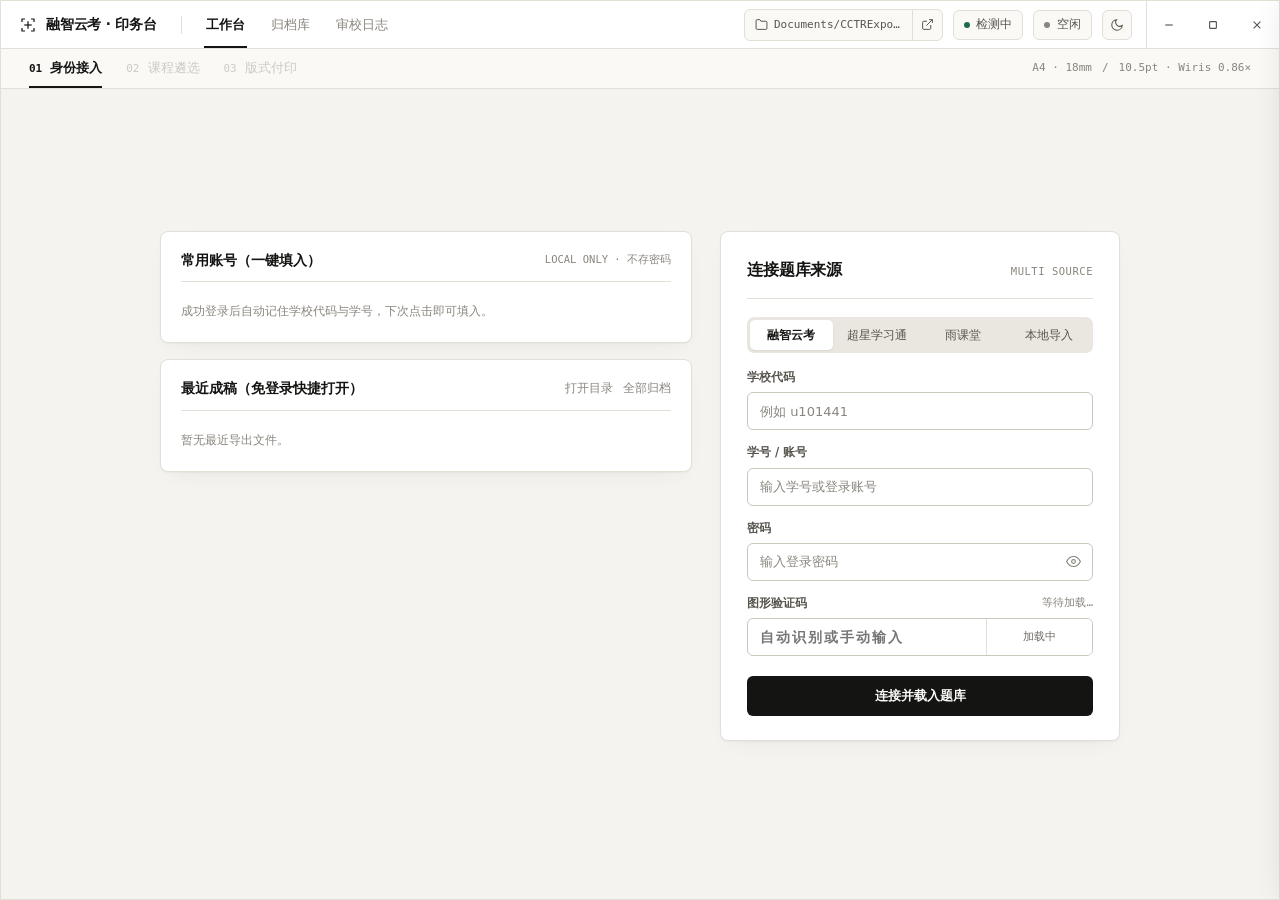
==== commit 3a774771: "feat(v4.2.0): 全面修复富文本兼容、整合独立桌面运行环境并新增图形化安装包与卸载支持" ====
--- a/cctr_export/ui/web/index.html
+++ b/cctr_export/ui/web/index.html
@@ -466,6 +466,27 @@
 
   .sec-label { font-size: 11.5px; font-weight: 600; color: var(--ink-2); margin-bottom: 8px; display: block; }
   .brick-grid { display: grid; grid-template-columns: repeat(3, 1fr); gap: 8px; margin-bottom: 18px; }
+  .source-tabs {
+    display: grid; grid-template-columns: repeat(4, 1fr); gap: 3px;
+    background: var(--well); padding: 3px; border-radius: 7px;
+    margin-bottom: 16px;
+  }
+  .source-tab {
+    border: none; background: transparent; border-radius: 5px; height: 30px;
+    font-size: 11.5px; font-weight: 500; color: var(--ink-2); cursor: pointer;
+    transition: all 0.14s; white-space: nowrap; padding: 0 4px;
+  }
+  .source-tab:hover { color: var(--ink); }
+  .source-tab.active {
+    background: var(--paper); color: var(--ink); font-weight: 600;
+    box-shadow: 0 1px 2px rgba(20, 20, 19, 0.08);
+  }
+  .src-card {
+    background: var(--sheet-soft); border: 1px solid var(--line);
+    border-radius: 6px; padding: 14px; margin-bottom: 14px;
+    font-size: 12px; color: var(--ink-2); line-height: 1.65;
+  }
+  .src-card strong { display: block; color: var(--ink); font-size: 12.5px; margin-bottom: 4px; }
   .brick {
     position: relative;
     border: 1px solid var(--line); background: var(--sheet-soft);
@@ -816,45 +837,93 @@
 
             <div class="auth-sheet">
               <div class="sheet-head">
-                <h2>连接学校账号</h2>
-                <span>SESSION AUTH</span>
+                <h2 id="authSheetTitle">连接题库来源</h2>
+                <span>MULTI SOURCE</span>
               </div>
 
-              <div class="field">
-                <label for="schoolInput">学校代码</label>
-                <input class="input" id="schoolInput" placeholder="例如 u101441" autocomplete="organization">
+              <div class="source-tabs" role="tablist">
+                <button type="button" class="source-tab active" data-src="cctr" onclick="selectSourceTab('cctr')">融智云考</button>
+                <button type="button" class="source-tab" data-src="chaoxing" onclick="selectSourceTab('chaoxing')">超星学习通</button>
+                <button type="button" class="source-tab" data-src="yuketang" onclick="selectSourceTab('yuketang')">雨课堂</button>
+                <button type="button" class="source-tab" data-src="local" onclick="selectSourceTab('local')">本地导入</button>
               </div>
-              <div class="field">
-                <label for="userInput">学号 / 账号</label>
-                <input class="input" id="userInput" placeholder="输入学号或登录账号" autocomplete="username">
-              </div>
-              <div class="field">
-                <label for="passInput">密码</label>
-                <div class="input-wrap">
-                  <input class="input" id="passInput" type="password" placeholder="输入登录密码" style="padding-right:34px" autocomplete="current-password">
-                  <button type="button" class="eye-btn" onclick="togglePassword()" aria-label="显示或隐藏密码">
-                    <svg width="15" height="15" viewBox="0 0 24 24" fill="none" stroke="currentColor" stroke-width="1.8"><path d="M1 12s4-8 11-8 11 8 11 8-4 8-11 8-11-8-11-8z"/><circle cx="12" cy="12" r="3"/></svg>
-                  </button>
+
+              <div id="srcPaneCctr">
+                <div class="field">
+                  <label for="schoolInput">学校代码</label>
+                  <input class="input" id="schoolInput" placeholder="例如 u101441" autocomplete="organization">
                 </div>
-              </div>
-              <div class="field" style="margin-bottom:20px;">
-                <label for="captchaInput">
-                  <span>图形验证码</span>
-                  <span class="ocr-note wait" id="ocrStatusTag">等待加载…</span>
-                </label>
-                <div class="captcha-box">
-                  <input class="captcha-input" id="captchaInput" placeholder="自动识别或手动输入">
-                  <div class="captcha-img-cell" onclick="refreshCaptcha()" title="点击刷新验证码并重新识别">
-                    <img id="captchaImg" alt="图形验证码">
-                    <span id="captchaPlaceholder" class="mono" style="font-size:10.5px;color:#6e6b65;">加载中</span>
+                <div class="field">
+                  <label for="userInput">学号 / 账号</label>
+                  <input class="input" id="userInput" placeholder="输入学号或登录账号" autocomplete="username">
+                </div>
+                <div class="field">
+                  <label for="passInput">密码</label>
+                  <div class="input-wrap">
+                    <input class="input" id="passInput" type="password" placeholder="输入登录密码" style="padding-right:34px" autocomplete="current-password">
+                    <button type="button" class="eye-btn" onclick="togglePassword()" aria-label="显示或隐藏密码">
+                      <svg width="15" height="15" viewBox="0 0 24 24" fill="none" stroke="currentColor" stroke-width="1.8"><path d="M1 12s4-8 11-8 11 8 11 8-4 8-11 8-11-8-11-8z"/><circle cx="12" cy="12" r="3"/></svg>
+                    </button>
                   </div>
                 </div>
+                <div class="field" style="margin-bottom:20px;">
+                  <label for="captchaInput">
+                    <span>图形验证码</span>
+                    <span class="ocr-note wait" id="ocrStatusTag">等待加载…</span>
+                  </label>
+                  <div class="captcha-box">
+                    <input class="captcha-input" id="captchaInput" placeholder="自动识别或手动输入">
+                    <div class="captcha-img-cell" onclick="refreshCaptcha()" title="点击刷新验证码并重新识别">
+                      <img id="captchaImg" alt="图形验证码">
+                      <span id="captchaPlaceholder" class="mono" style="font-size:10.5px;color:#6e6b65;">加载中</span>
+                    </div>
+                  </div>
+                </div>
+
+                <button class="btn btn-carbon" id="loginBtn" style="width:100%;height:40px;font-size:13px;" onclick="submitLogin()">
+                  连接并载入题库
+                </button>
+                <div class="err-strip" id="loginErr"></div>
               </div>
 
-              <button class="btn btn-carbon" id="loginBtn" style="width:100%;height:40px;font-size:13px;" onclick="submitLogin()">
-                连接并载入题库
-              </button>
-              <div class="err-strip" id="loginErr"></div>
+              <div id="srcPaneChaoxing" style="display:none;">
+                <div class="src-card">
+                  <strong>内置浏览器登录 & font-cxsecret 字体自动解密</strong>
+                  支持学习通账号密码、手机扫码或高校统一身份认证（SSO）正常登录，进入「章节测验 / 作业查看 / 试卷详情」后点击顶部「提取本页题目」，端侧 OCR 将自动还原加密乱码汉字并保留插图。
+                </div>
+                <button class="btn btn-carbon" style="width:100%;height:40px;font-size:13px;" onclick="openPlatformBrowser('chaoxing')">
+                  打开超星学习通捕获窗口 →
+                </button>
+              </div>
+
+              <div id="srcPaneYuketang" style="display:none;">
+                <div class="src-card">
+                  <strong>微信扫码登录 & 接口/加密字体自动还原</strong>
+                  内置拦截雨课堂作业详情数据并兼容动态混淆字体；请选择你所在学校使用的雨课堂版本：
+                </div>
+                <div class="field" style="margin-bottom:16px;">
+                  <label for="yktEditionSel">选择雨课堂平台分支</label>
+                  <select class="select" id="yktEditionSel">
+                    <option value="yuketang">雨课堂（标准版 · www.yuketang.cn）</option>
+                    <option value="yuketang_cj">长江雨课堂（changjiang.yuketang.cn）</option>
+                    <option value="yuketang_ht">荷塘雨课堂（hetang.yuketang.cn）</option>
+                    <option value="yuketang_hh">黄河雨课堂（huanghe.yuketang.cn）</option>
+                  </select>
+                </div>
+                <button class="btn btn-carbon" style="width:100%;height:40px;font-size:13px;" onclick="openPlatformBrowser(qs('yktEditionSel').value)">
+                  打开雨课堂微信扫码登录 →
+                </button>
+              </div>
+
+              <div id="srcPaneLocal" style="display:none;">
+                <div class="src-card">
+                  <strong>主流刷题软件 / 通用格式双向互转</strong>
+                  支持直接导入 <b>考试宝 / 磨题帮 Excel（.xlsx）</b>、<b>Word（.docx）</b>、<b>TXT / Markdown</b>、<b>JSON</b>（含学习通/雨课堂导出 JSON）以及 <b>CSV / Anki（.tsv）</b>，统一重排为 10.5pt A4 PDF 或互相转换导出。
+                </div>
+                <button class="btn btn-carbon" style="width:100%;height:40px;font-size:13px;" onclick="importLocalFiles()">
+                  选择本地题库文件并载入（可多选） →
+                </button>
+              </div>
             </div>
           </div>
         </div>
@@ -866,7 +935,9 @@
               <svg viewBox="0 0 24 24" stroke-width="2"><circle cx="11" cy="11" r="8"/><line x1="21" y1="21" x2="16.65" y2="16.65"/></svg>
               <input class="input" id="courseSearch" placeholder="按课程名称、练习名称或教师筛选…" oninput="renderPracticeGrid()">
             </div>
-            <div style="display:flex;gap:8px;align-items:center;">
+            <div style="display:flex;gap:8px;align-items:center;flex-wrap:wrap;">
+              <button class="btn btn-outline" onclick="openPlatformBrowser('chaoxing')">+ 网页补抓</button>
+              <button class="btn btn-outline" onclick="importLocalFiles()">+ 导入文件</button>
               <button class="btn btn-outline" onclick="selectAllPractices(true)">全选当前</button>
               <button class="btn btn-outline" onclick="selectAllPractices(false)">清空</button>
               <button class="btn btn-text" onclick="refreshPractices()">刷新</button>
@@ -900,7 +971,7 @@
                 <span id="studioScopeBadge">0 项练习</span>
               </div>
 
-              <span class="sec-label">交付载体</span>
+              <span class="sec-label">交付载体（排版印刷 & 刷题软件互转）</span>
               <div class="brick-grid">
                 <button class="brick active" data-fmt="pdf" onclick="setFormat('pdf')">
                   <strong>A4 合并 PDF</strong>
@@ -913,6 +984,22 @@
                 <button class="brick" data-fmt="img" onclick="setFormat('img')">
                   <strong>逐题 PNG 图包</strong>
                   <span>高清切片归档</span>
+                </button>
+                <button class="brick" data-fmt="xlsx" onclick="setFormat('xlsx')">
+                  <strong>刷题 Excel (.xlsx)</strong>
+                  <span>适配考试宝 / 磨题帮</span>
+                </button>
+                <button class="brick" data-fmt="anki" onclick="setFormat('anki')">
+                  <strong>Anki 记忆卡 (.tsv)</strong>
+                  <span>直接导入 Anki 卡片</span>
+                </button>
+                <button class="brick" data-fmt="md" onclick="setFormat('md')">
+                  <strong>Markdown (.md)</strong>
+                  <span>Notion / Obsidian</span>
+                </button>
+                <button class="brick" data-fmt="json" onclick="setFormat('json')">
+                  <strong>标准 JSON (.json)</strong>
+                  <span>完整结构无损归档</span>
                 </button>
               </div>
 
@@ -1178,6 +1265,22 @@
   qs('captchaPlaceholder').style.display = 'inline';
   qs('captchaImg').style.display = 'none';
   bridge.fetchCaptcha();
+}
+
+function selectSourceTab(src) {
+  document.querySelectorAll('.source-tab').forEach(b => b.classList.toggle('active', b.dataset.src === src));
+  qs('srcPaneCctr').style.display = src === 'cctr' ? 'block' : 'none';
+  qs('srcPaneChaoxing').style.display = src === 'chaoxing' ? 'block' : 'none';
+  qs('srcPaneYuketang').style.display = src === 'yuketang' ? 'block' : 'none';
+  qs('srcPaneLocal').style.display = src === 'local' ? 'block' : 'none';
+}
+
+function openPlatformBrowser(key) {
+  if (bridge && bridge.openPlatformBrowser) bridge.openPlatformBrowser(key || 'chaoxing');
+}
+
+function importLocalFiles() {
+  if (bridge && bridge.importLocalFiles) bridge.importLocalFiles();
 }
 
 function submitLogin() {
@@ -1563,7 +1666,15 @@
     qs('activityLabel').textContent = '空闲';
   }
 
-  const fmtNames = { pdf: 'A4 PDF', zip: '分类 ZIP', img: 'PNG 图包' };
+  const fmtNames = {
+    pdf: 'A4 PDF',
+    zip: '分类 ZIP',
+    img: 'PNG 图包',
+    xlsx: 'Excel 刷题表',
+    anki: 'Anki 记忆卡',
+    md: 'Markdown 讲义',
+    json: '结构化 JSON'
+  };
   const statusLabels = { success: '完成', processing: '制版中', waiting: '队列中', failed: '失败' };
   qs('historySummary').textContent = tasksCache.length
     ? `共 ${tasksCache.length} 条归档记录`
@@ -1744,6 +1855,32 @@
       showToast(`已载入 ${practices.length} 项练习`);
     });
 
+    if (bridge.externalBanksLoaded) {
+      bridge.externalBanksLoaded.connect(raw => {
+        const res = JSON.parse(raw);
+        if (!res.ok || !Array.isArray(res.practices) || !res.practices.length) {
+          if (Array.isArray(res.errors) && res.errors.length) showToast(res.errors[0]);
+          return;
+        }
+        const existingIds = new Set(practices.map(p => String(p.id)));
+        res.practices.forEach(p => {
+          const sid = String(p.id);
+          if (!existingIds.has(sid)) {
+            practices.push(p);
+            existingIds.add(sid);
+          }
+          selectedIds.add(sid);
+        });
+        isLoggedIn = true;
+        qs('sessionPill').classList.add('show');
+        qs('sessionLabel').textContent = `${res.sourceLabel || '多平台题库'} · ${practices.length} 份`;
+        qs('switchAccBtn').style.display = 'inline-flex';
+        renderPracticeGrid();
+        goStep(1);
+        showToast(`已导入 ${res.practices.length} 份题库（合计 ${practices.length} 项）`);
+      });
+    }
+
     bridge.filtersReady.connect(raw => {
       const res = JSON.parse(raw);
       const cSel = qs('chapterSel');
